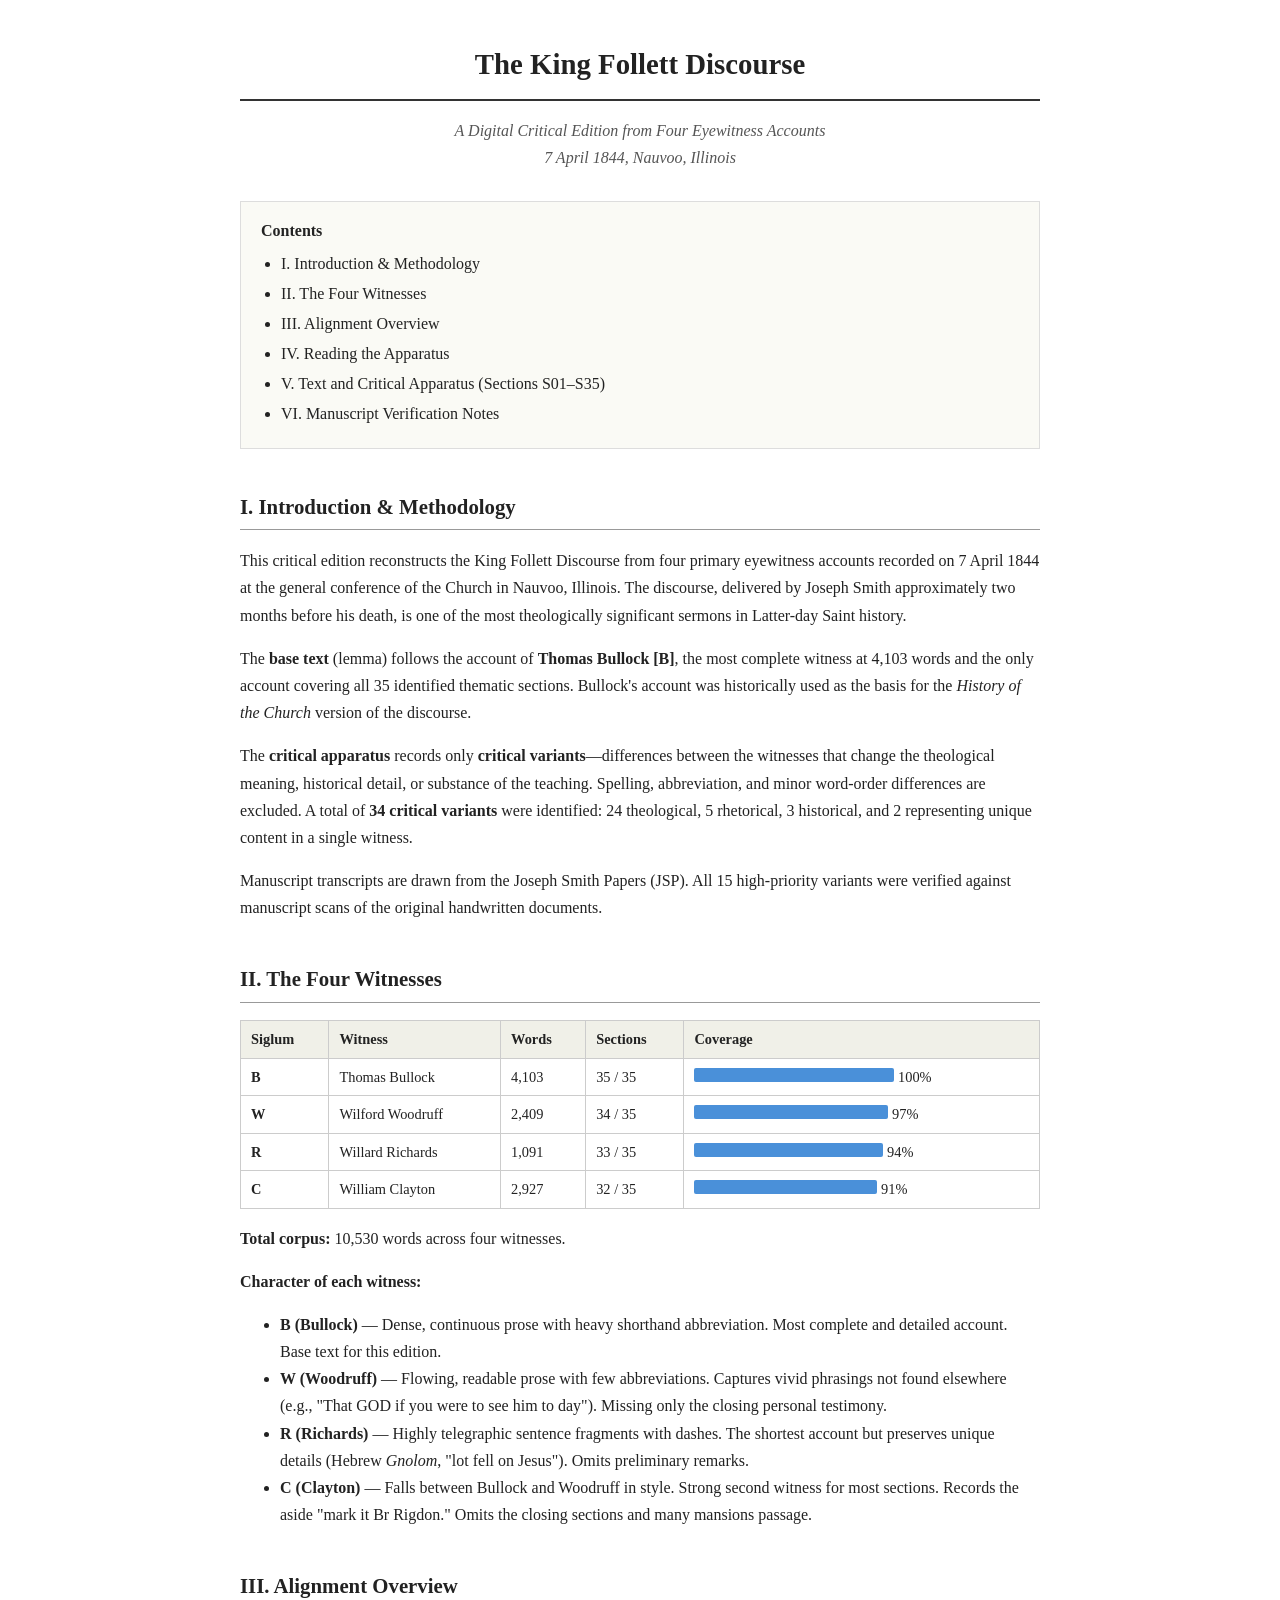
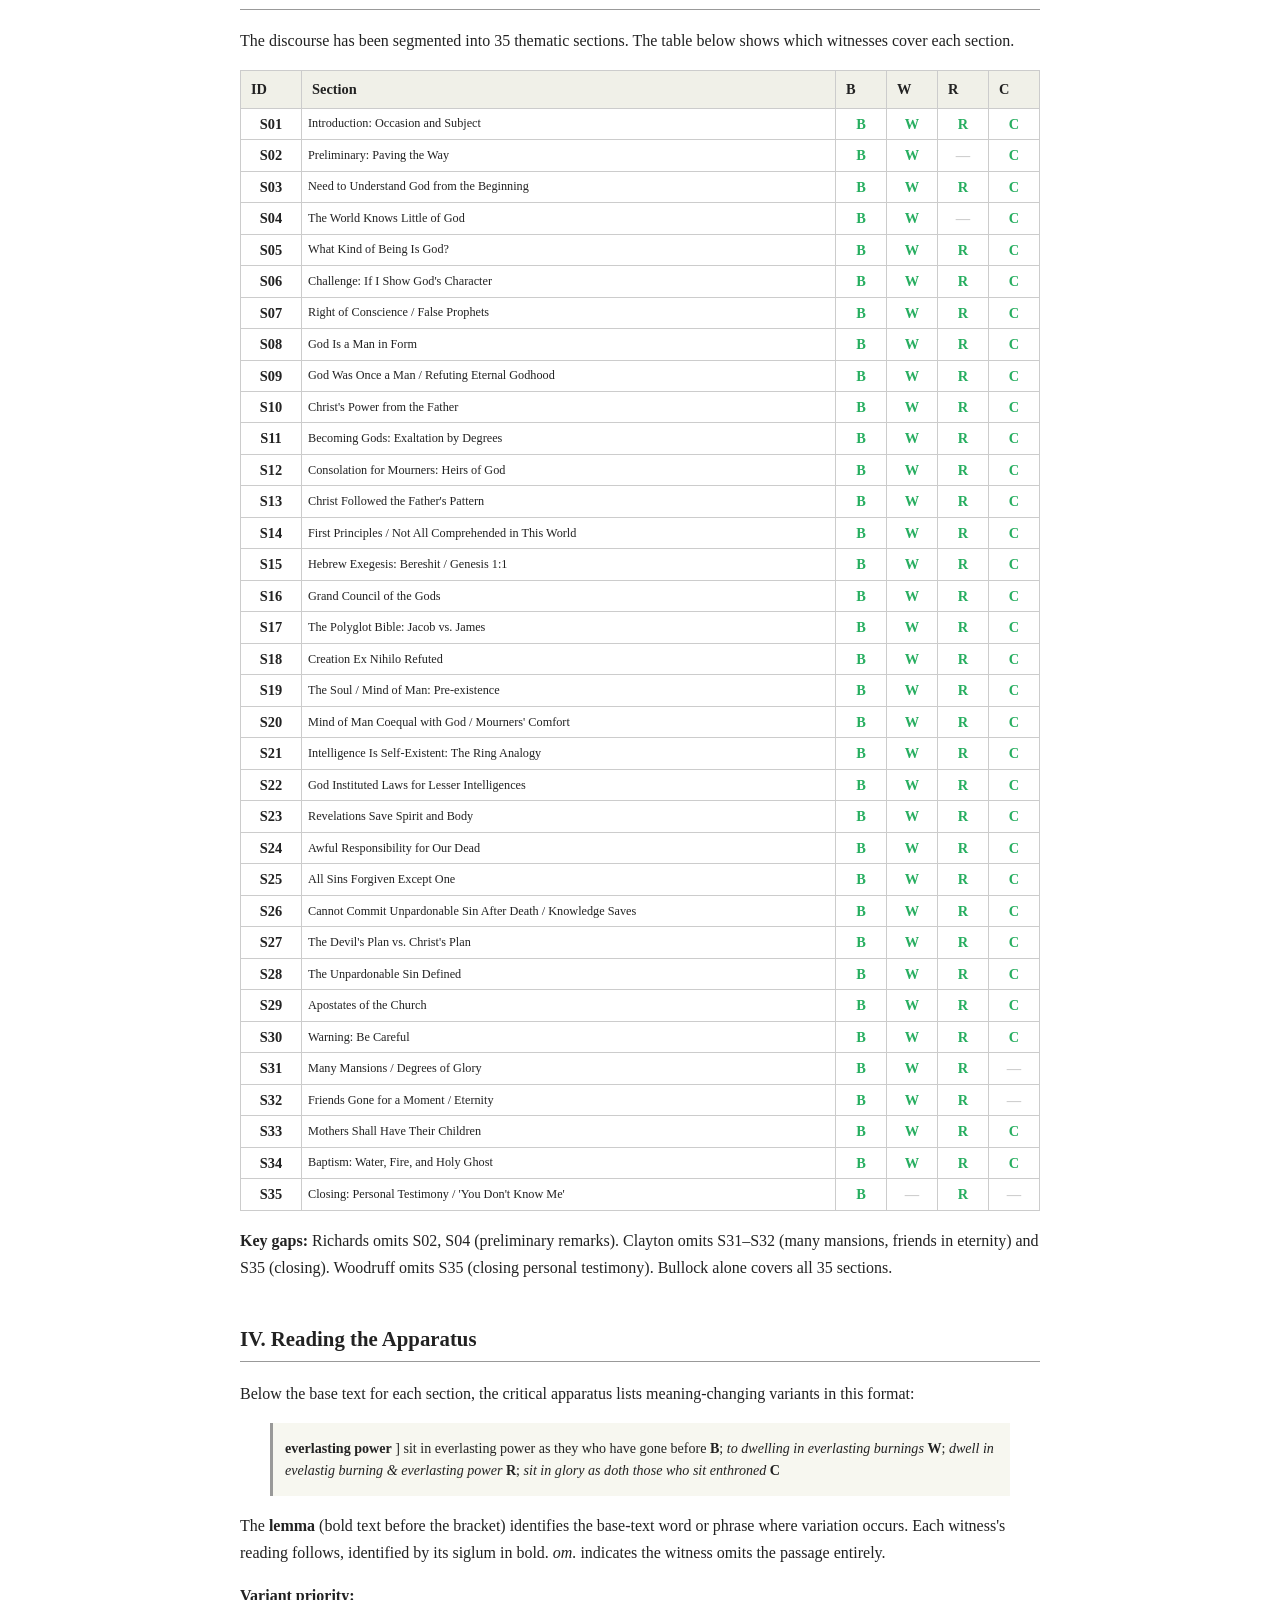
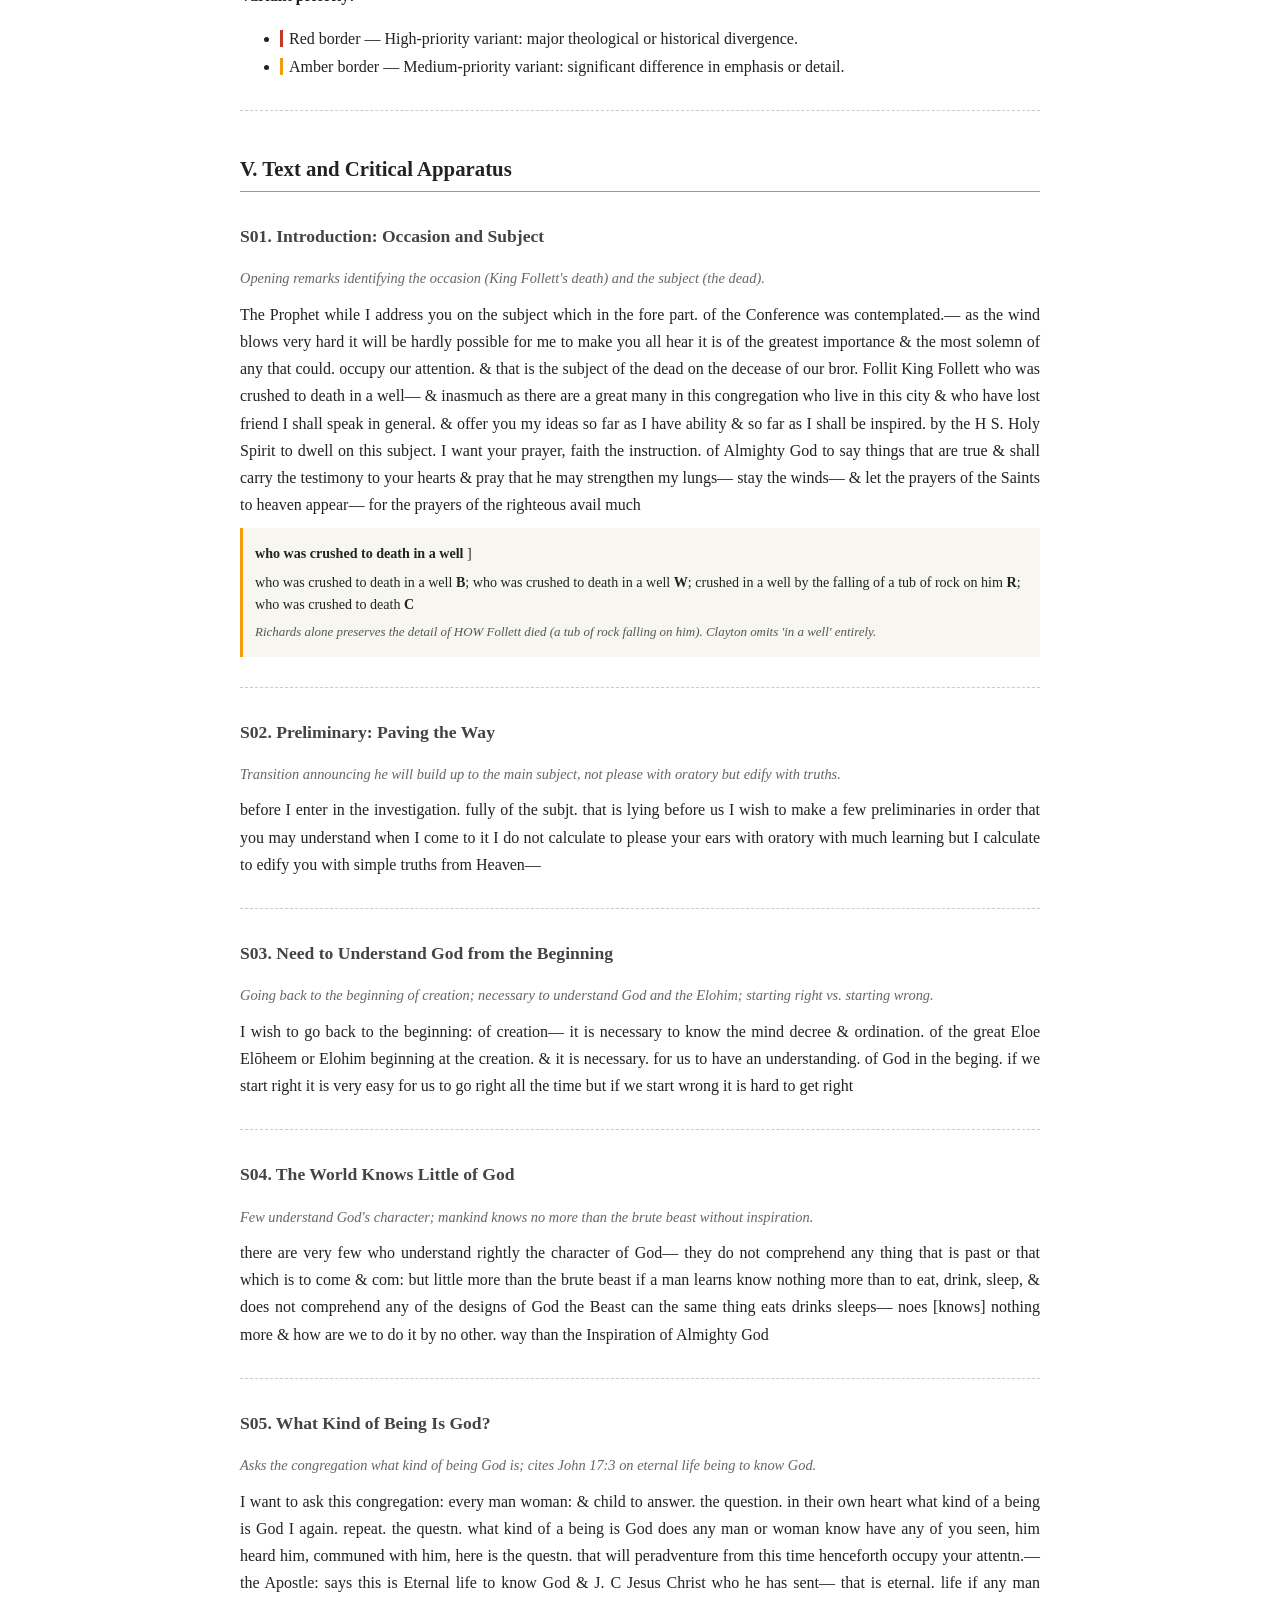
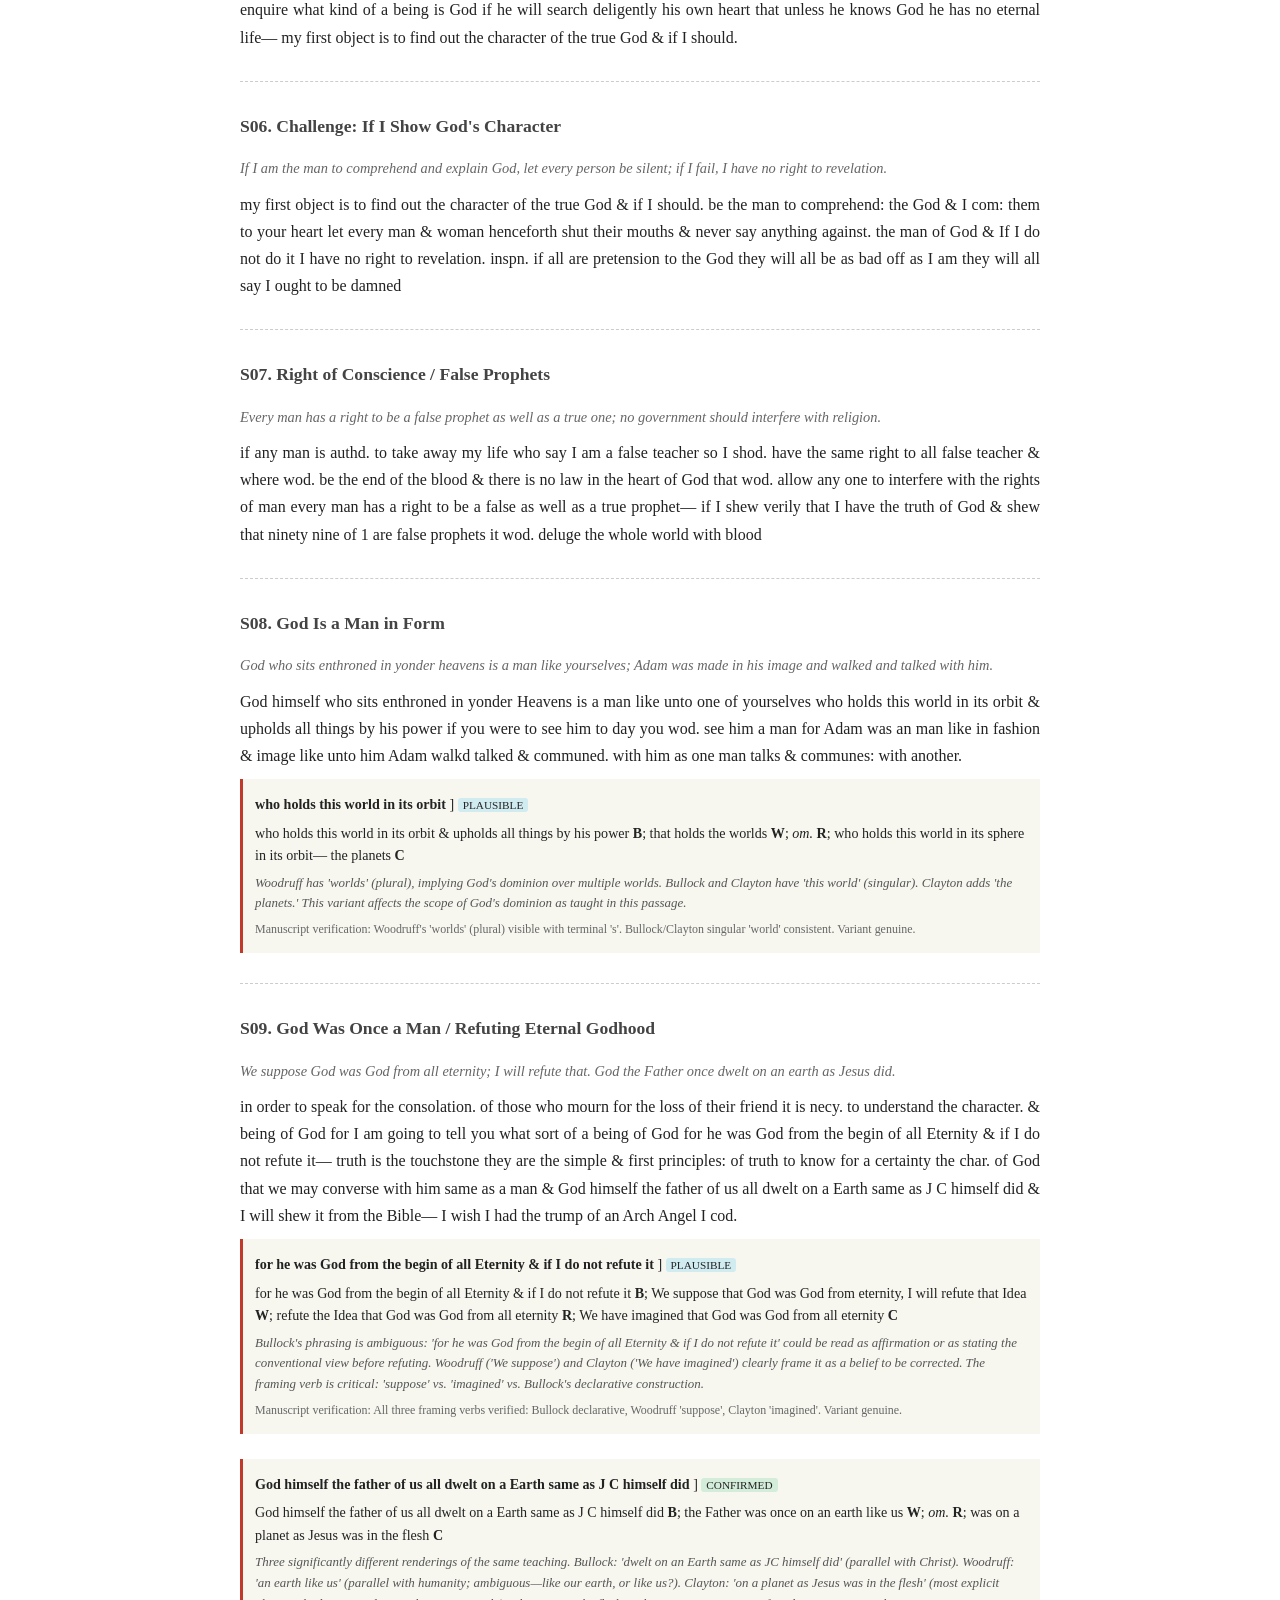
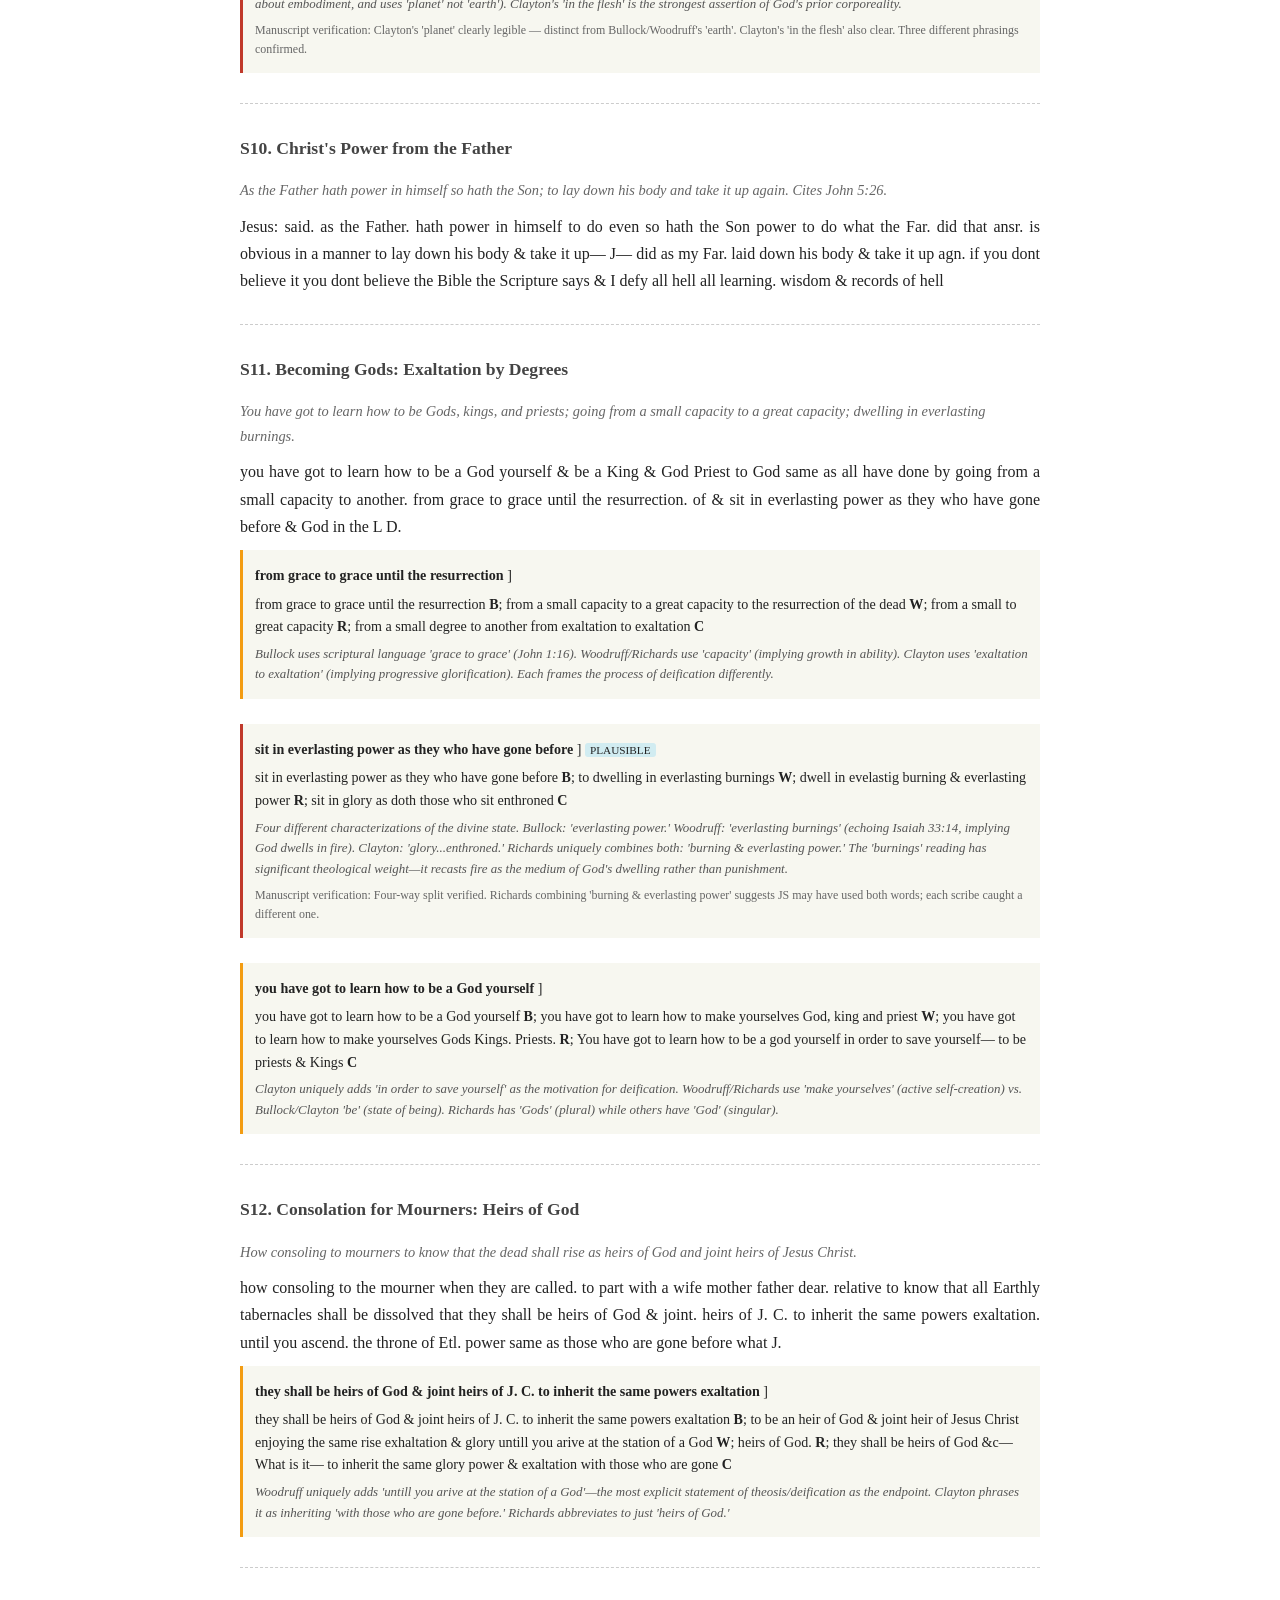
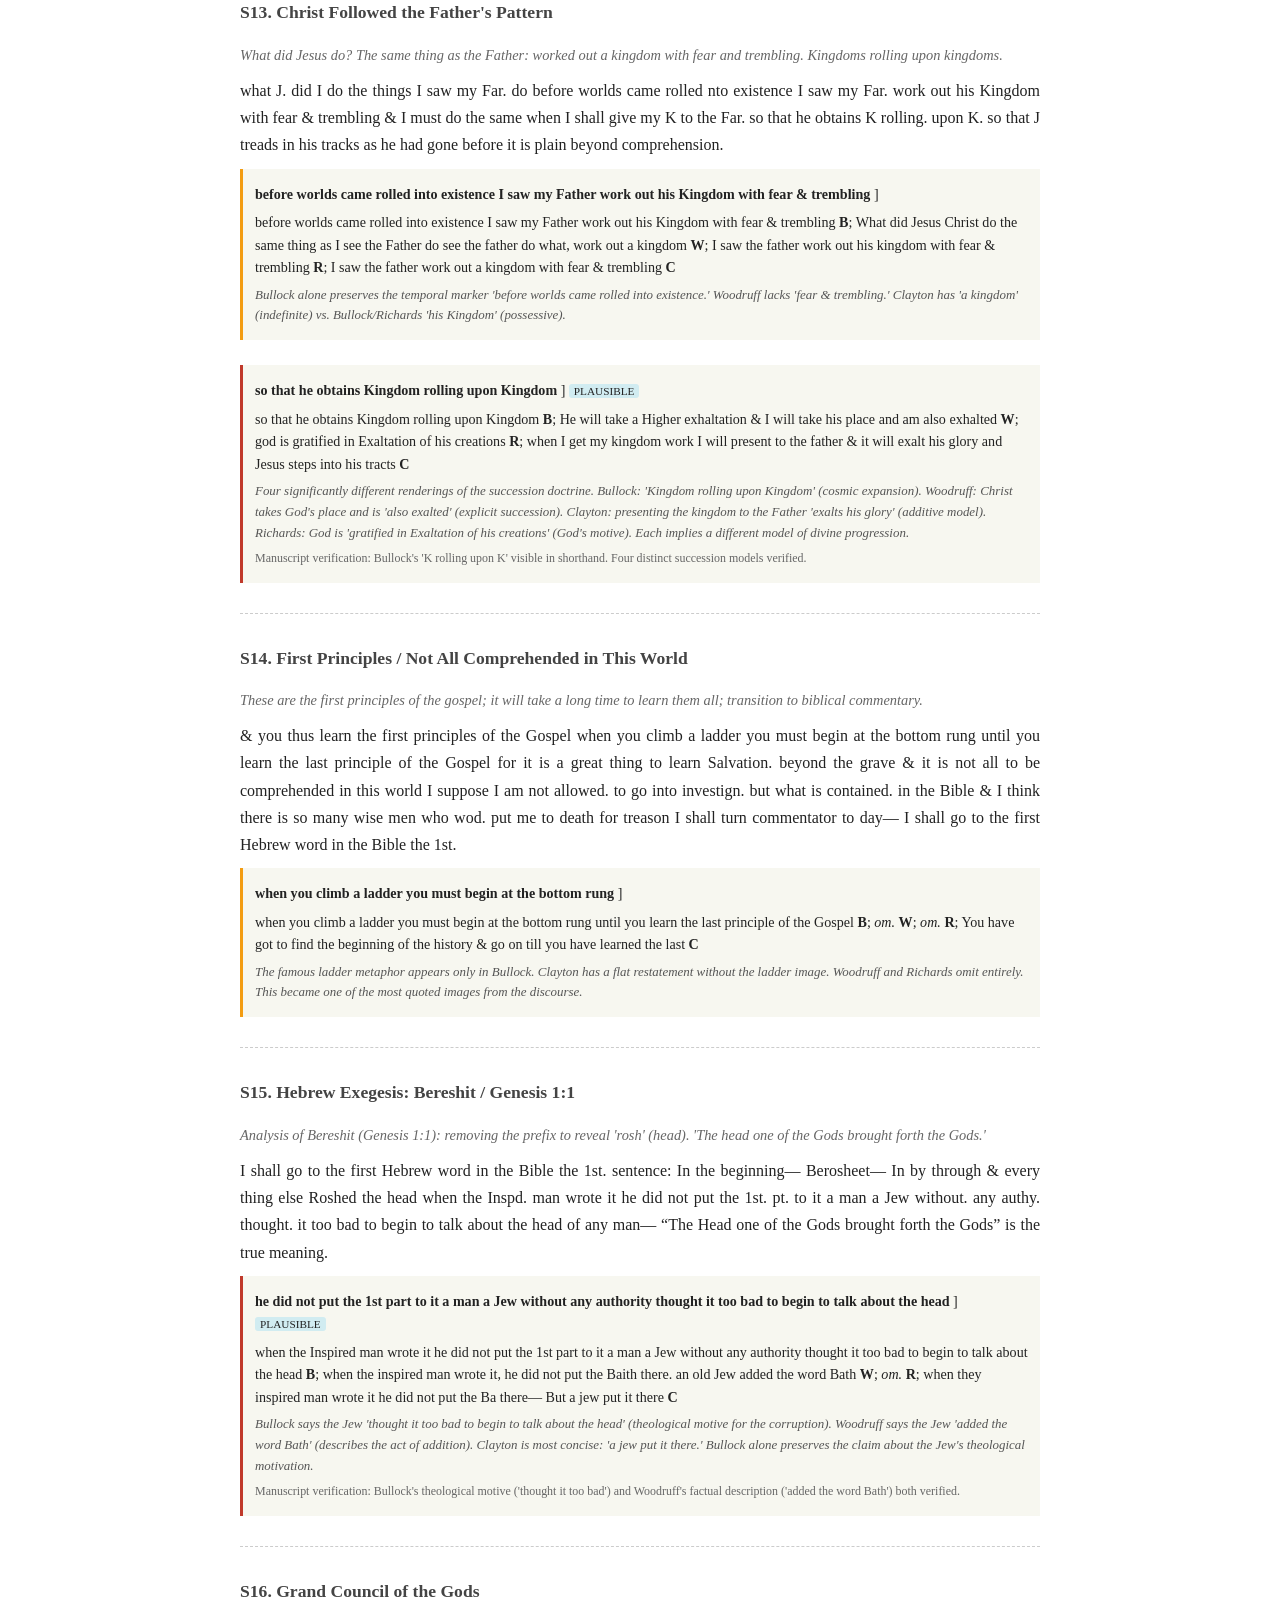
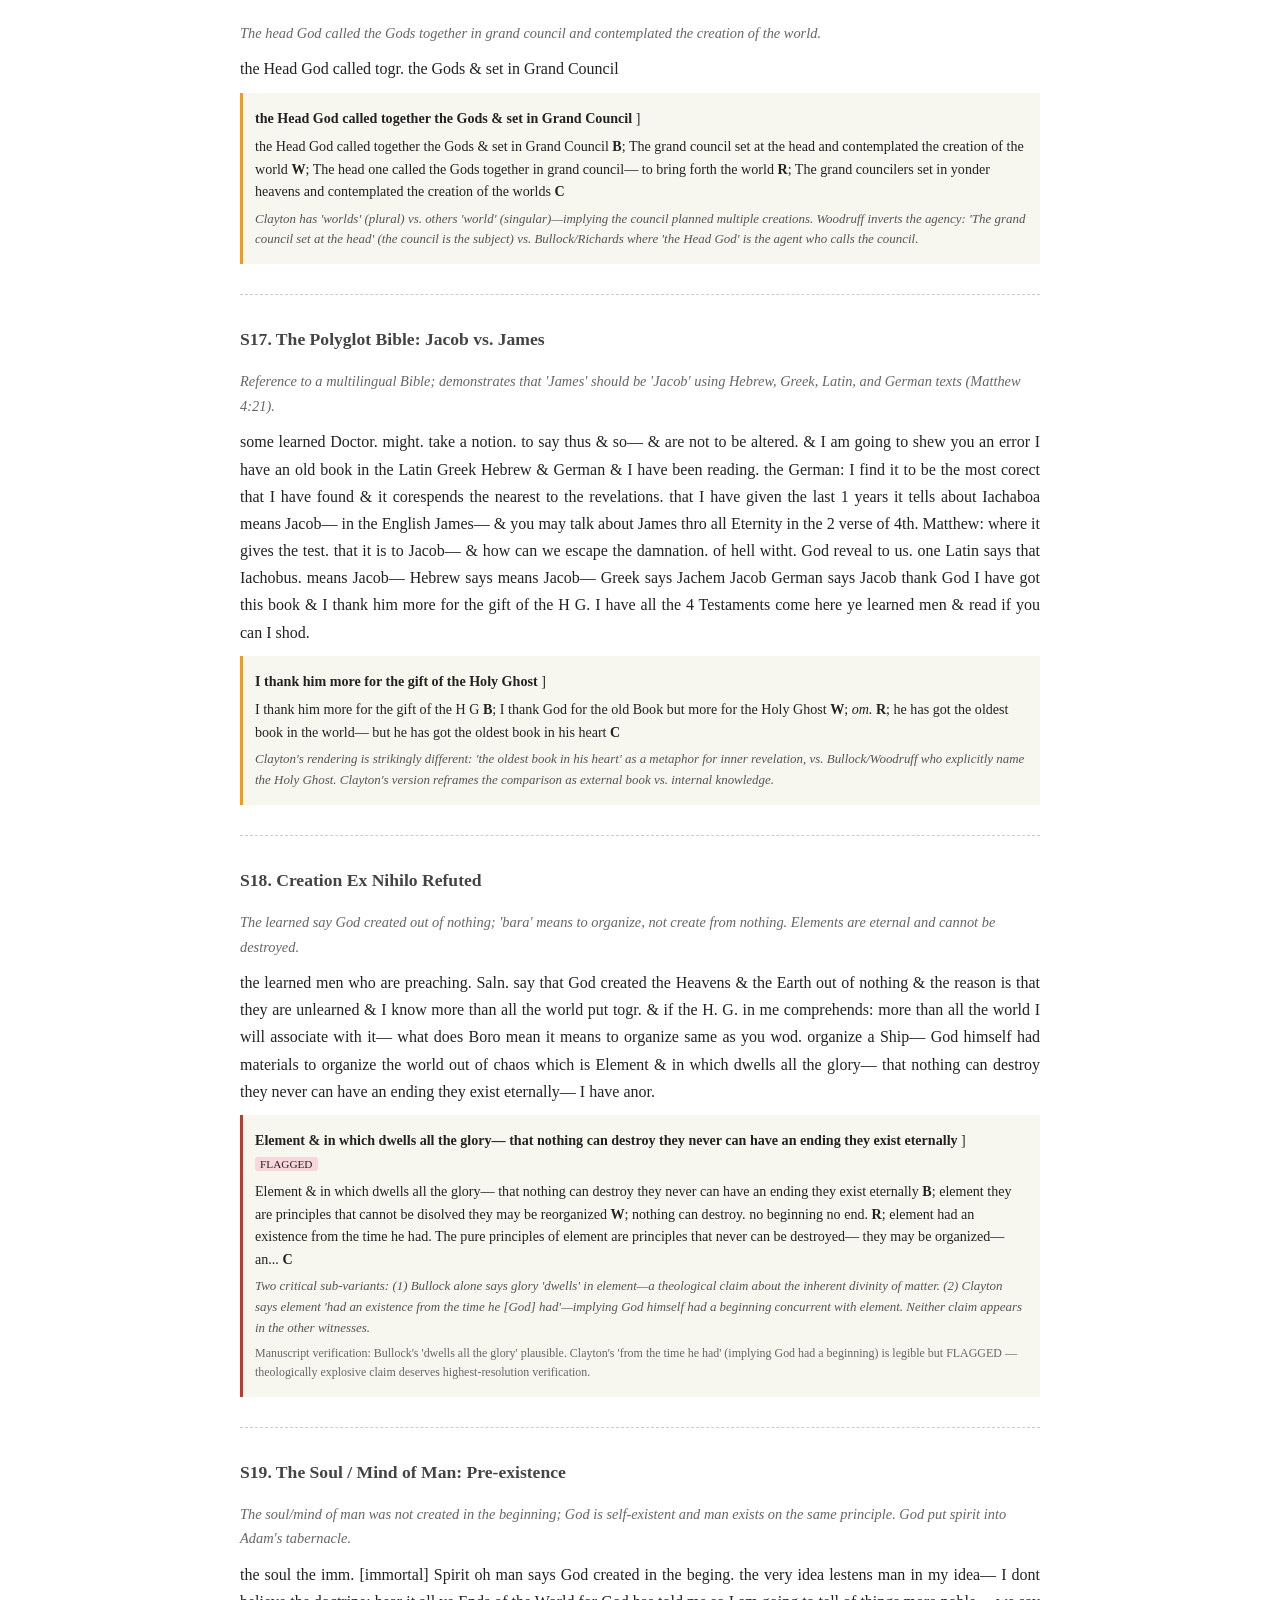
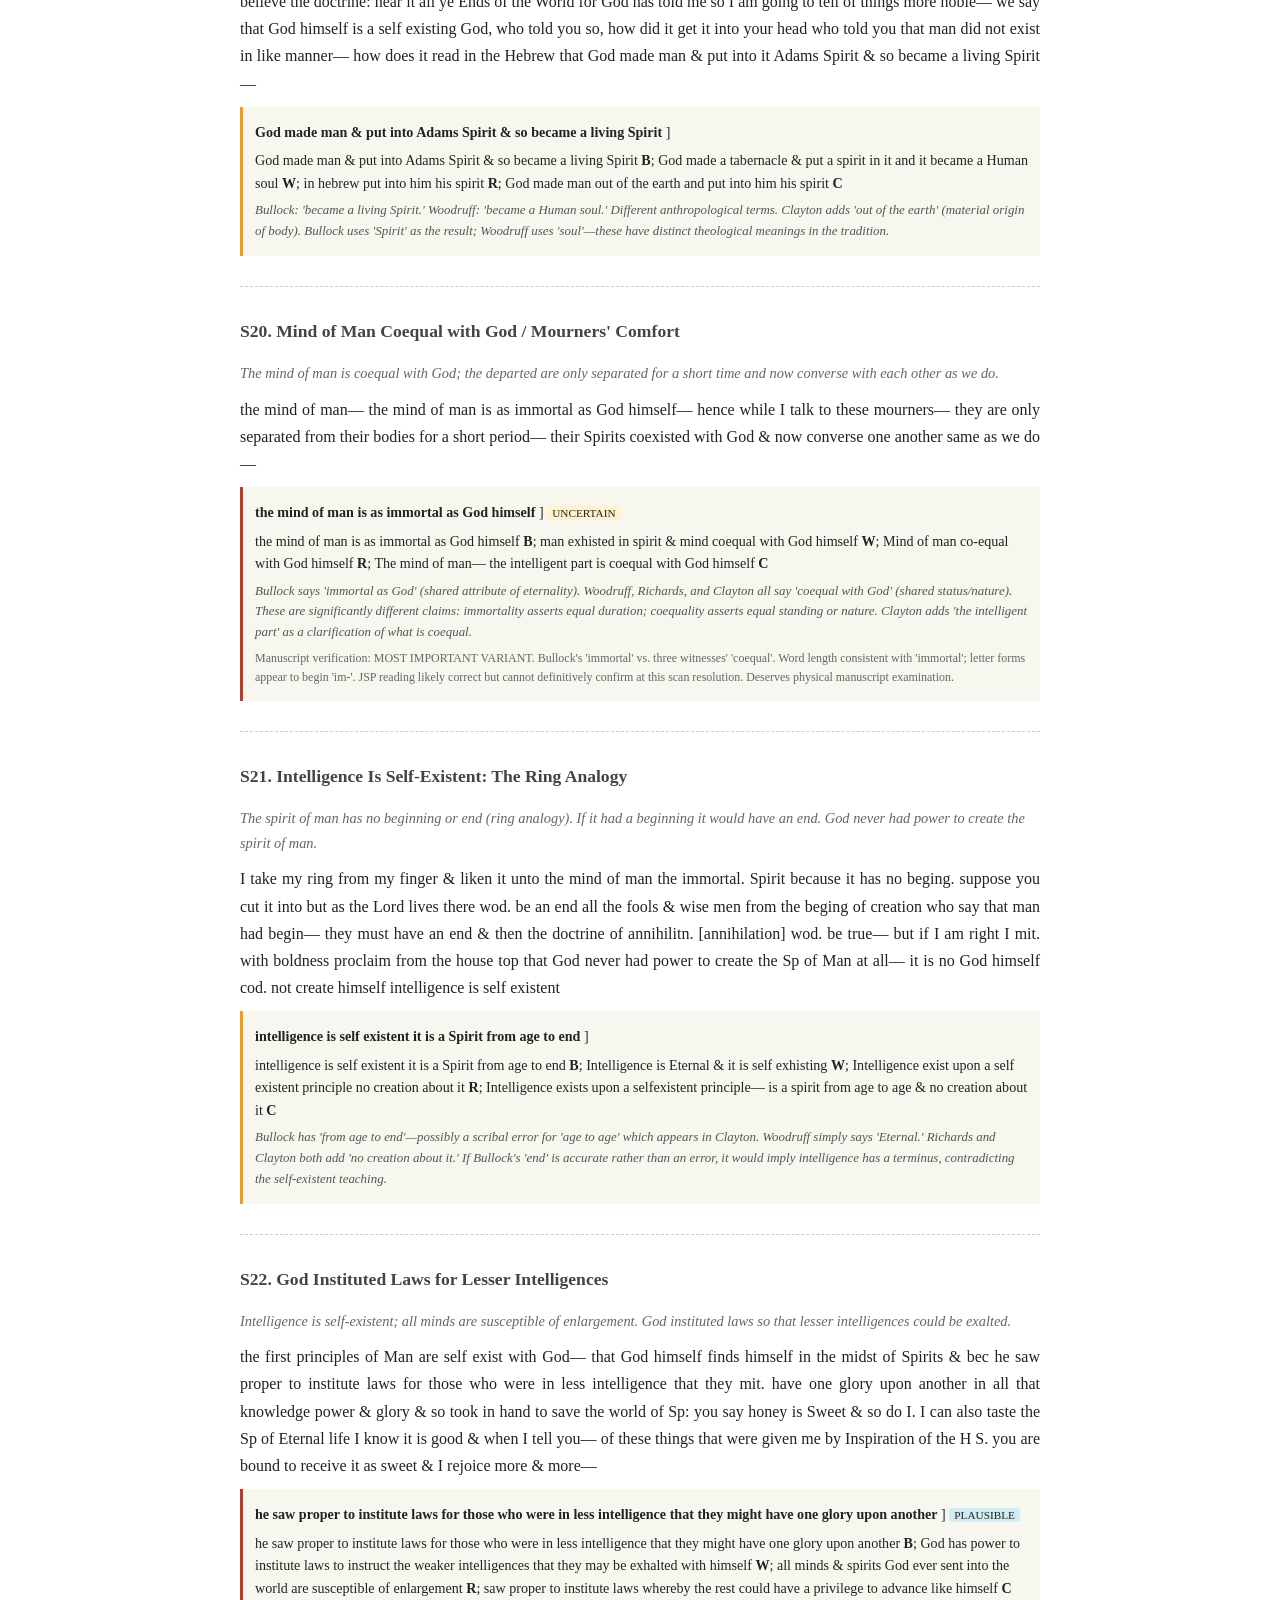
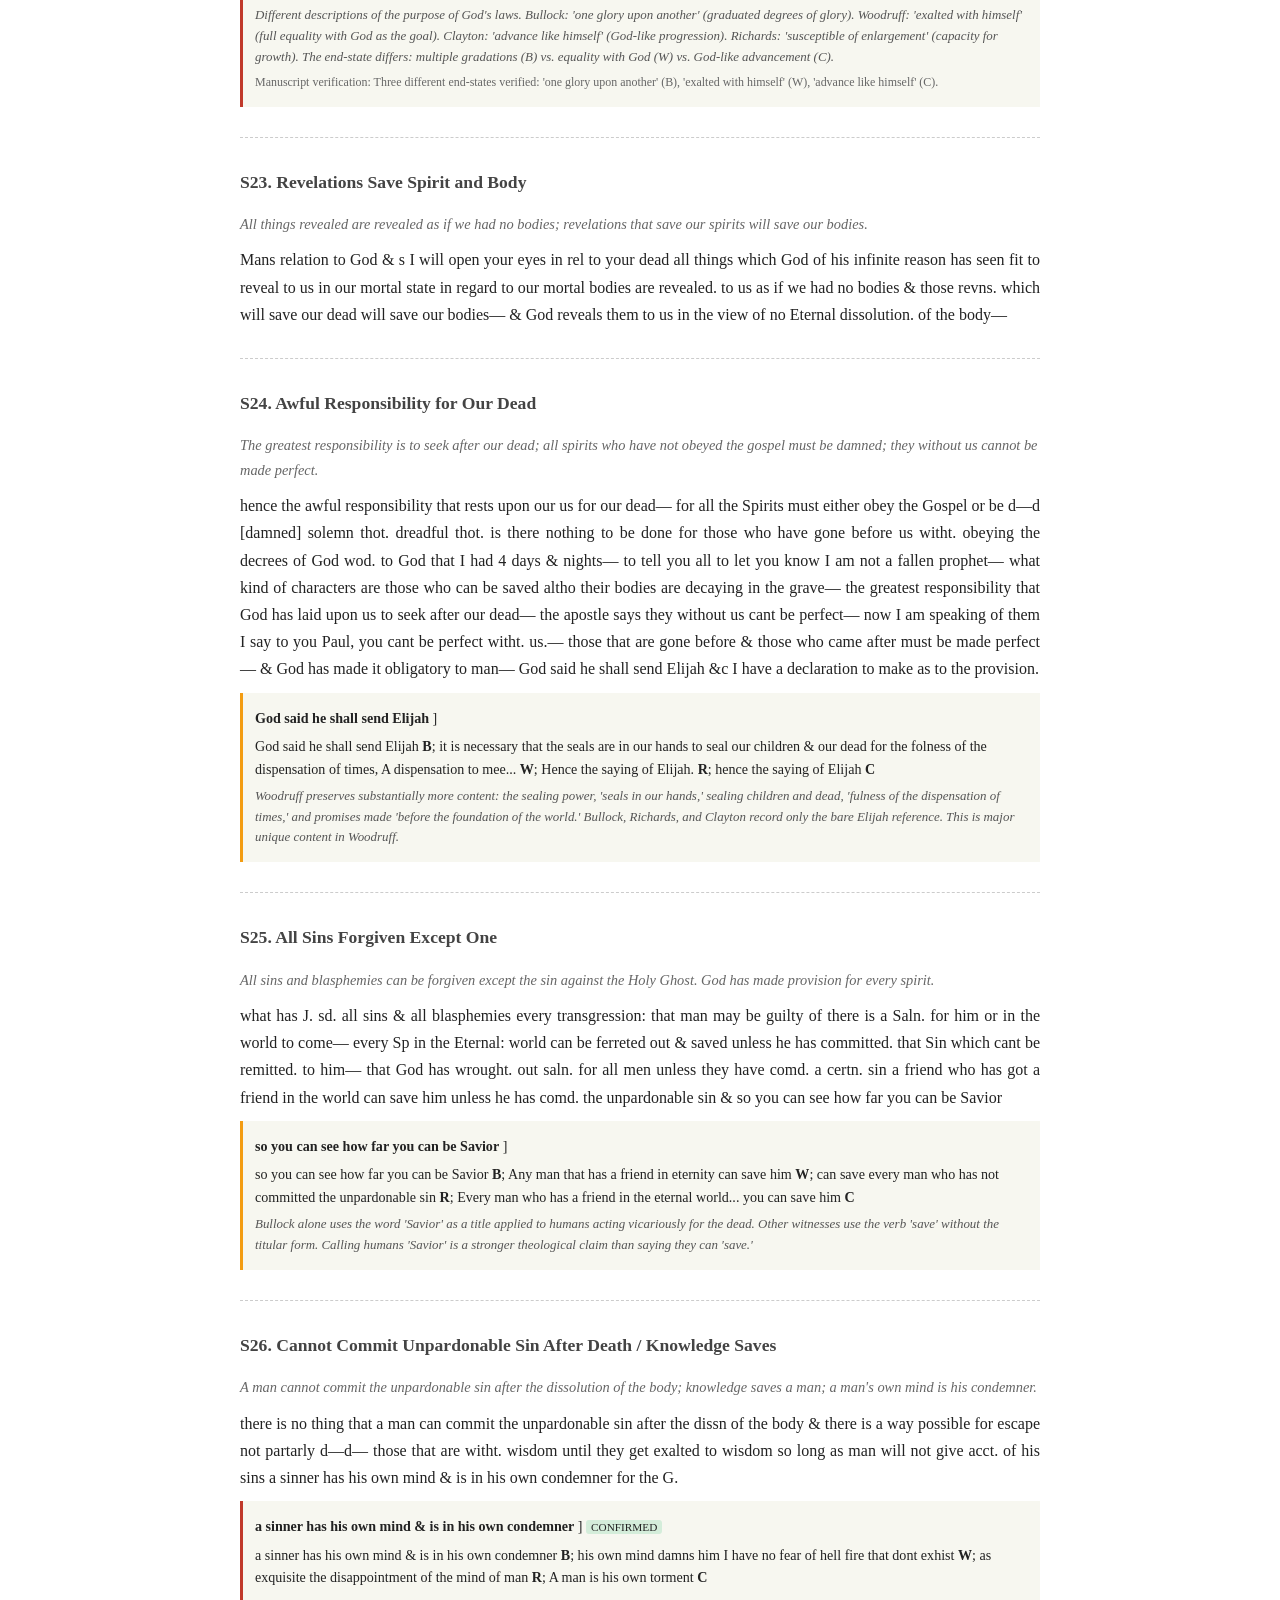
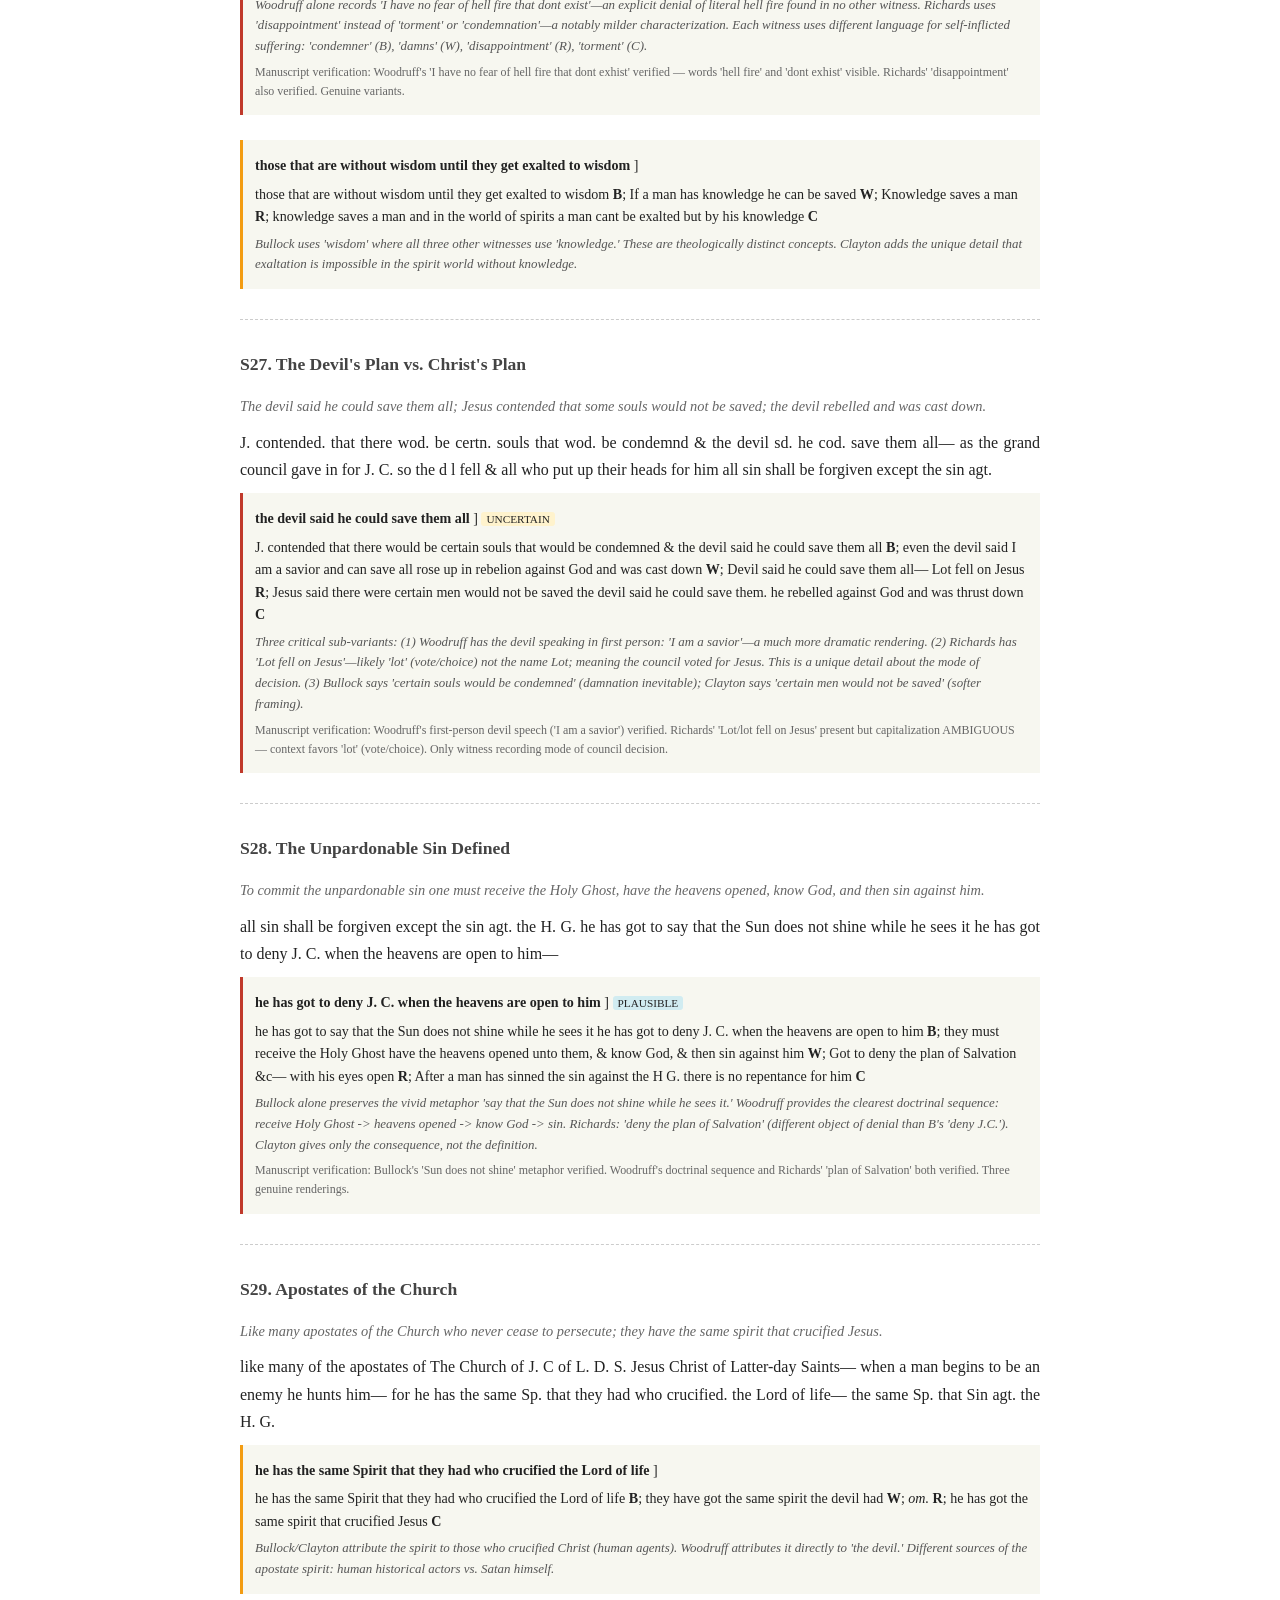
==== data/king-follett-critical-edition.html @ fa9c946a "King Follett Discourse: Digital Critical Edition" ====
<!DOCTYPE html>
<html lang="en">
<head>
<meta charset="UTF-8">
<title>King Follett Discourse: Digital Critical Edition</title>
<style>
  body {
    font-family: 'Georgia', 'Times New Roman', serif;
    max-width: 800px;
    margin: 40px auto;
    padding: 0 20px;
    line-height: 1.7;
    color: #222;
  }
  h1 {
    text-align: center;
    font-size: 1.8em;
    margin-bottom: 5px;
    border-bottom: 2px solid #333;
    padding-bottom: 10px;
  }
  .subtitle {
    text-align: center;
    font-style: italic;
    color: #555;
    margin-bottom: 30px;
  }
  h2 {
    font-size: 1.3em;
    border-bottom: 1px solid #999;
    padding-bottom: 5px;
    margin-top: 40px;
  }
  h3 {
    font-size: 1.1em;
    color: #444;
    margin-top: 30px;
    margin-bottom: 5px;
  }
  .section-summary {
    font-style: italic;
    color: #666;
    font-size: 0.9em;
    margin-bottom: 10px;
  }
  .base-text {
    margin: 10px 0;
    text-align: justify;
  }
  .apparatus {
    margin: 8px 0 25px 0;
    padding: 8px 12px;
    background: #f7f7f0;
    border-left: 3px solid #999;
    font-size: 0.88em;
    line-height: 1.6;
  }
  .apparatus p {
    margin: 6px 0;
  }
  .apparatus .lemma {
    font-weight: bold;
  }
  .apparatus .note {
    color: #555;
    font-style: italic;
    font-size: 0.92em;
    margin-top: 2px;
  }
  .flag-high {
    border-left-color: #c0392b;
  }
  .flag-medium {
    border-left-color: #f39c12;
  }
  table {
    border-collapse: collapse;
    width: 100%;
    margin: 15px 0;
    font-size: 0.9em;
  }
  th, td {
    border: 1px solid #ccc;
    padding: 6px 10px;
    text-align: left;
  }
  th {
    background: #f0f0e8;
    font-weight: bold;
  }
  td.center {
    text-align: center;
  }
  .stats-bar {
    background: #4a90d9;
    height: 14px;
    display: inline-block;
    border-radius: 2px;
  }
  .toc {
    background: #fafaf5;
    padding: 15px 20px;
    border: 1px solid #ddd;
    margin: 20px 0;
  }
  .toc ul { margin: 5px 0; padding-left: 20px; }
  .toc li { margin: 3px 0; }
  .coverage-grid td {
    text-align: center;
    font-weight: bold;
    padding: 3px 6px;
  }
  .coverage-grid td.present { color: #27ae60; }
  .coverage-grid td.absent { color: #ccc; }
  .coverage-grid td.label { text-align: left; font-weight: normal; font-size: 0.85em; }
  .verification-note {
    font-size: 0.85em;
    color: #666;
    margin-top: 3px;
  }
  .page-break { page-break-before: always; }
  hr.section-divider {
    border: none;
    border-top: 1px dashed #ccc;
    margin: 30px 0;
  }
</style>
</head>
<body>


<h1>The King Follett Discourse</h1>
<p class="subtitle">A Digital Critical Edition from Four Eyewitness Accounts<br>
7 April 1844, Nauvoo, Illinois</p>

<div class="toc">
<b>Contents</b>
<ul>
<li>I. Introduction &amp; Methodology</li>
<li>II. The Four Witnesses</li>
<li>III. Alignment Overview</li>
<li>IV. Reading the Apparatus</li>
<li>V. Text and Critical Apparatus (Sections S01–S35)</li>
<li>VI. Manuscript Verification Notes</li>
</ul>
</div>


<h2>I. Introduction &amp; Methodology</h2>

<p>This critical edition reconstructs the King Follett Discourse from four primary
eyewitness accounts recorded on 7 April 1844 at the general conference of the Church
in Nauvoo, Illinois. The discourse, delivered by Joseph Smith approximately two months
before his death, is one of the most theologically significant sermons in Latter-day
Saint history.</p>

<p>The <b>base text</b> (lemma) follows the account of <b>Thomas Bullock [B]</b>, the
most complete witness at 4,103 words and the only account covering all 35 identified
thematic sections. Bullock's account was historically used as the basis for the
<i>History of the Church</i> version of the discourse.</p>

<p>The <b>critical apparatus</b> records only <b>critical variants</b>—differences
between the witnesses that change the theological meaning, historical detail, or
substance of the teaching. Spelling, abbreviation, and minor word-order differences
are excluded. A total of <b>34 critical variants</b> were identified: 24 theological,
5 rhetorical, 3 historical, and 2 representing unique content in a single witness.</p>

<p>Manuscript transcripts are drawn from the Joseph Smith Papers (JSP). All 15
high-priority variants were verified against manuscript scans of the original
handwritten documents.</p>


<h2>II. The Four Witnesses</h2>

<table>
<tr>
  <th>Siglum</th>
  <th>Witness</th>
  <th>Words</th>
  <th>Sections</th>
  <th>Coverage</th>
</tr>
<tr>
  <td><b>B</b></td>
  <td>Thomas Bullock</td>
  <td>4,103</td>
  <td>35 / 35</td>
  <td><span class="stats-bar" style="width:200px;"></span> 100%</td>
</tr>
<tr>
  <td><b>W</b></td>
  <td>Wilford Woodruff</td>
  <td>2,409</td>
  <td>34 / 35</td>
  <td><span class="stats-bar" style="width:194px;"></span> 97%</td>
</tr>
<tr>
  <td><b>R</b></td>
  <td>Willard Richards</td>
  <td>1,091</td>
  <td>33 / 35</td>
  <td><span class="stats-bar" style="width:189px;"></span> 94%</td>
</tr>
<tr>
  <td><b>C</b></td>
  <td>William Clayton</td>
  <td>2,927</td>
  <td>32 / 35</td>
  <td><span class="stats-bar" style="width:183px;"></span> 91%</td>
</tr>
</table>

<p><b>Total corpus:</b> 10,530 words across four witnesses.</p>

<p><b>Character of each witness:</b></p>
<ul>
<li><b>B (Bullock)</b> — Dense, continuous prose with heavy shorthand abbreviation. Most
complete and detailed account. Base text for this edition.</li>
<li><b>W (Woodruff)</b> — Flowing, readable prose with few abbreviations. Captures vivid
phrasings not found elsewhere (e.g., "That GOD if you were to see him to day").
Missing only the closing personal testimony.</li>
<li><b>R (Richards)</b> — Highly telegraphic sentence fragments with dashes. The shortest
account but preserves unique details (Hebrew <i>Gnolom</i>, "lot fell on Jesus").
Omits preliminary remarks.</li>
<li><b>C (Clayton)</b> — Falls between Bullock and Woodruff in style. Strong second
witness for most sections. Records the aside "mark it Br Rigdon." Omits the
closing sections and many mansions passage.</li>
</ul>


<h2>III. Alignment Overview</h2>

<p>The discourse has been segmented into 35 thematic sections. The table below shows
which witnesses cover each section.</p>

<table class="coverage-grid">
<tr>
  <th style="width:40px;">ID</th>
  <th>Section</th>
  <th style="width:30px;">B</th>
  <th style="width:30px;">W</th>
  <th style="width:30px;">R</th>
  <th style="width:30px;">C</th>
</tr>

<tr><td class="center">S01</td><td class="label">Introduction: Occasion and Subject</td><td class="present">B</td><td class="present">W</td><td class="present">R</td><td class="present">C</td></tr>
<tr><td class="center">S02</td><td class="label">Preliminary: Paving the Way</td><td class="present">B</td><td class="present">W</td><td class="absent">—</td><td class="present">C</td></tr>
<tr><td class="center">S03</td><td class="label">Need to Understand God from the Beginning</td><td class="present">B</td><td class="present">W</td><td class="present">R</td><td class="present">C</td></tr>
<tr><td class="center">S04</td><td class="label">The World Knows Little of God</td><td class="present">B</td><td class="present">W</td><td class="absent">—</td><td class="present">C</td></tr>
<tr><td class="center">S05</td><td class="label">What Kind of Being Is God?</td><td class="present">B</td><td class="present">W</td><td class="present">R</td><td class="present">C</td></tr>
<tr><td class="center">S06</td><td class="label">Challenge: If I Show God's Character</td><td class="present">B</td><td class="present">W</td><td class="present">R</td><td class="present">C</td></tr>
<tr><td class="center">S07</td><td class="label">Right of Conscience / False Prophets</td><td class="present">B</td><td class="present">W</td><td class="present">R</td><td class="present">C</td></tr>
<tr><td class="center">S08</td><td class="label">God Is a Man in Form</td><td class="present">B</td><td class="present">W</td><td class="present">R</td><td class="present">C</td></tr>
<tr><td class="center">S09</td><td class="label">God Was Once a Man / Refuting Eternal Godhood</td><td class="present">B</td><td class="present">W</td><td class="present">R</td><td class="present">C</td></tr>
<tr><td class="center">S10</td><td class="label">Christ's Power from the Father</td><td class="present">B</td><td class="present">W</td><td class="present">R</td><td class="present">C</td></tr>
<tr><td class="center">S11</td><td class="label">Becoming Gods: Exaltation by Degrees</td><td class="present">B</td><td class="present">W</td><td class="present">R</td><td class="present">C</td></tr>
<tr><td class="center">S12</td><td class="label">Consolation for Mourners: Heirs of God</td><td class="present">B</td><td class="present">W</td><td class="present">R</td><td class="present">C</td></tr>
<tr><td class="center">S13</td><td class="label">Christ Followed the Father's Pattern</td><td class="present">B</td><td class="present">W</td><td class="present">R</td><td class="present">C</td></tr>
<tr><td class="center">S14</td><td class="label">First Principles / Not All Comprehended in This World</td><td class="present">B</td><td class="present">W</td><td class="present">R</td><td class="present">C</td></tr>
<tr><td class="center">S15</td><td class="label">Hebrew Exegesis: Bereshit / Genesis 1:1</td><td class="present">B</td><td class="present">W</td><td class="present">R</td><td class="present">C</td></tr>
<tr><td class="center">S16</td><td class="label">Grand Council of the Gods</td><td class="present">B</td><td class="present">W</td><td class="present">R</td><td class="present">C</td></tr>
<tr><td class="center">S17</td><td class="label">The Polyglot Bible: Jacob vs. James</td><td class="present">B</td><td class="present">W</td><td class="present">R</td><td class="present">C</td></tr>
<tr><td class="center">S18</td><td class="label">Creation Ex Nihilo Refuted</td><td class="present">B</td><td class="present">W</td><td class="present">R</td><td class="present">C</td></tr>
<tr><td class="center">S19</td><td class="label">The Soul / Mind of Man: Pre-existence</td><td class="present">B</td><td class="present">W</td><td class="present">R</td><td class="present">C</td></tr>
<tr><td class="center">S20</td><td class="label">Mind of Man Coequal with God / Mourners' Comfort</td><td class="present">B</td><td class="present">W</td><td class="present">R</td><td class="present">C</td></tr>
<tr><td class="center">S21</td><td class="label">Intelligence Is Self-Existent: The Ring Analogy</td><td class="present">B</td><td class="present">W</td><td class="present">R</td><td class="present">C</td></tr>
<tr><td class="center">S22</td><td class="label">God Instituted Laws for Lesser Intelligences</td><td class="present">B</td><td class="present">W</td><td class="present">R</td><td class="present">C</td></tr>
<tr><td class="center">S23</td><td class="label">Revelations Save Spirit and Body</td><td class="present">B</td><td class="present">W</td><td class="present">R</td><td class="present">C</td></tr>
<tr><td class="center">S24</td><td class="label">Awful Responsibility for Our Dead</td><td class="present">B</td><td class="present">W</td><td class="present">R</td><td class="present">C</td></tr>
<tr><td class="center">S25</td><td class="label">All Sins Forgiven Except One</td><td class="present">B</td><td class="present">W</td><td class="present">R</td><td class="present">C</td></tr>
<tr><td class="center">S26</td><td class="label">Cannot Commit Unpardonable Sin After Death / Knowledge Saves</td><td class="present">B</td><td class="present">W</td><td class="present">R</td><td class="present">C</td></tr>
<tr><td class="center">S27</td><td class="label">The Devil's Plan vs. Christ's Plan</td><td class="present">B</td><td class="present">W</td><td class="present">R</td><td class="present">C</td></tr>
<tr><td class="center">S28</td><td class="label">The Unpardonable Sin Defined</td><td class="present">B</td><td class="present">W</td><td class="present">R</td><td class="present">C</td></tr>
<tr><td class="center">S29</td><td class="label">Apostates of the Church</td><td class="present">B</td><td class="present">W</td><td class="present">R</td><td class="present">C</td></tr>
<tr><td class="center">S30</td><td class="label">Warning: Be Careful</td><td class="present">B</td><td class="present">W</td><td class="present">R</td><td class="present">C</td></tr>
<tr><td class="center">S31</td><td class="label">Many Mansions / Degrees of Glory</td><td class="present">B</td><td class="present">W</td><td class="present">R</td><td class="absent">—</td></tr>
<tr><td class="center">S32</td><td class="label">Friends Gone for a Moment / Eternity</td><td class="present">B</td><td class="present">W</td><td class="present">R</td><td class="absent">—</td></tr>
<tr><td class="center">S33</td><td class="label">Mothers Shall Have Their Children</td><td class="present">B</td><td class="present">W</td><td class="present">R</td><td class="present">C</td></tr>
<tr><td class="center">S34</td><td class="label">Baptism: Water, Fire, and Holy Ghost</td><td class="present">B</td><td class="present">W</td><td class="present">R</td><td class="present">C</td></tr>
<tr><td class="center">S35</td><td class="label">Closing: Personal Testimony / 'You Don't Know Me'</td><td class="present">B</td><td class="absent">—</td><td class="present">R</td><td class="absent">—</td></tr>

</table>

<p><b>Key gaps:</b> Richards omits S02, S04 (preliminary remarks). Clayton omits
S31–S32 (many mansions, friends in eternity) and S35 (closing). Woodruff omits
S35 (closing personal testimony). Bullock alone covers all 35 sections.</p>


<h2>IV. Reading the Apparatus</h2>

<p>Below the base text for each section, the critical apparatus lists meaning-changing
variants in this format:</p>

<div class="apparatus" style="margin:10px 30px;">
<p><span class="lemma">everlasting power</span> ] sit in everlasting power as they
who have gone before <b>B</b>; <i>to dwelling in everlasting burnings</i> <b>W</b>;
<i>dwell in evelastig burning &amp; everlasting power</i> <b>R</b>; <i>sit in glory
as doth those who sit enthroned</i> <b>C</b></p>
</div>

<p>The <b>lemma</b> (bold text before the bracket) identifies the base-text word or phrase
where variation occurs. Each witness's reading follows, identified by its siglum in bold.
<i>om.</i> indicates the witness omits the passage entirely.</p>

<p><b>Variant priority:</b></p>
<ul>
<li><span style="border-left:3px solid #c0392b;padding-left:6px;">Red border</span> —
High-priority variant: major theological or historical divergence.</li>
<li><span style="border-left:3px solid #f39c12;padding-left:6px;">Amber border</span> —
Medium-priority variant: significant difference in emphasis or detail.</li>
</ul>


<hr class="section-divider">
<h2>V. Text and Critical Apparatus</h2>

<h3>S01. Introduction: Occasion and Subject</h3>
<p class="section-summary">Opening remarks identifying the occasion (King Follett's death) and the subject (the dead).</p>
<p class="base-text">The Prophet while I address you on the subject which in the fore part. of the Conference was contemplated.— as the wind blows very hard it will be hardly possible for me to make you all hear it is of the greatest importance & the most solemn of any that could. occupy our attention. & that is the subject of the dead on the decease of our bror. Follit King Follett who was crushed to death in a well— & inasmuch as there are a great many in this congregation who live in this city & who have lost friend I shall speak in general. & offer you my ideas so far as I have ability & so far as I shall be inspired. by the H S. Holy Spirit to dwell on this subject. I want your prayer, faith the instruction. of Almighty God to say things that are true & shall carry the testimony to your hearts & pray that he may strengthen my lungs— stay the winds— & let the prayers of the Saints to heaven appear— for the prayers of the righteous avail much</p>
<div class="apparatus flag-medium">
<p><span class="lemma">who was crushed to death in a well</span> ]</p>
<p>who was crushed to death in a well <b>B</b>; who was crushed to death in a well <b>W</b>; crushed in a well by the falling of a tub of rock on him <b>R</b>; who was crushed to death <b>C</b></p>
<p class="note">Richards alone preserves the detail of HOW Follett died (a tub of rock falling on him). Clayton omits 'in a well' entirely.</p>
</div>
<hr class="section-divider">
<h3>S02. Preliminary: Paving the Way</h3>
<p class="section-summary">Transition announcing he will build up to the main subject, not please with oratory but edify with truths.</p>
<p class="base-text">before I enter in the investigation. fully of the subjt. that is lying before us I wish to make a few preliminaries in order that you may understand when I come to it I do not calculate to please your ears with oratory with much learning but I calculate to edify you with simple truths from Heaven—</p>
<hr class="section-divider">
<h3>S03. Need to Understand God from the Beginning</h3>
<p class="section-summary">Going back to the beginning of creation; necessary to understand God and the Elohim; starting right vs. starting wrong.</p>
<p class="base-text">I wish to go back to the beginning: of creation— it is necessary to know the mind decree & ordination. of the great Eloe Elōheem or Elohim beginning at the creation. & it is necessary. for us to have an understanding. of God in the beging. if we start right it is very easy for us to go right all the time but if we start wrong it is hard to get right</p>
<hr class="section-divider">
<h3>S04. The World Knows Little of God</h3>
<p class="section-summary">Few understand God's character; mankind knows no more than the brute beast without inspiration.</p>
<p class="base-text">there are very few who understand rightly the character of God— they do not comprehend any thing that is past or that which is to come & com: but little more than the brute beast if a man learns know nothing more than to eat, drink, sleep, & does not comprehend any of the designs of God the Beast can the same thing eats drinks sleeps— noes [knows] nothing more & how are we to do it by no other. way than the Inspiration of Almighty God</p>
<hr class="section-divider">
<h3>S05. What Kind of Being Is God?</h3>
<p class="section-summary">Asks the congregation what kind of being God is; cites John 17:3 on eternal life being to know God.</p>
<p class="base-text">I want to ask this congregation: every man woman: & child to answer. the question. in their own heart what kind of a being is God I again. repeat. the questn. what kind of a being is God does any man or woman know have any of you seen, him heard him, communed with him, here is the questn. that will peradventure from this time henceforth occupy your attentn.— the Apostle: says this is Eternal life to know God & J. C Jesus Christ who he has sent— that is eternal. life if any man enquire what kind of a being is God if he will search deligently his own heart that unless he knows God he has no eternal life— my first object is to find out the character of the true God & if I should.</p>
<hr class="section-divider">
<h3>S06. Challenge: If I Show God's Character</h3>
<p class="section-summary">If I am the man to comprehend and explain God, let every person be silent; if I fail, I have no right to revelation.</p>
<p class="base-text">my first object is to find out the character of the true God & if I should. be the man to comprehend: the God & I com: them to your heart let every man & woman henceforth shut their mouths & never say anything against. the man of God & If I do not do it I have no right to revelation. inspn. if all are pretension to the God they will all be as bad off as I am they will all say I ought to be damned</p>
<hr class="section-divider">
<h3>S07. Right of Conscience / False Prophets</h3>
<p class="section-summary">Every man has a right to be a false prophet as well as a true one; no government should interfere with religion.</p>
<p class="base-text">if any man is authd. to take away my life who say I am a false teacher so I shod. have the same right to all false teacher & where wod. be the end of the blood & there is no law in the heart of God that wod. allow any one to interfere with the rights of man every man has a right to be a false as well as a true prophet— if I shew verily that I have the truth of God & shew that ninety nine of 1 are false prophets it wod. deluge the whole world with blood</p>
<hr class="section-divider">
<h3>S08. God Is a Man in Form</h3>
<p class="section-summary">God who sits enthroned in yonder heavens is a man like yourselves; Adam was made in his image and walked and talked with him.</p>
<p class="base-text">God himself who sits enthroned in yonder Heavens is a man like unto one of yourselves who holds this world in its orbit & upholds all things by his power if you were to see him to day you wod. see him a man for Adam was an man like in fashion & image like unto him Adam walkd talked & communed. with him as one man talks & communes: with another.</p>
<div class="apparatus flag-high">
<p><span class="lemma">who holds this world in its orbit</span> ] <span style="background:#d1ecf1;padding:1px 5px;border-radius:3px;font-size:0.8em;">PLAUSIBLE</span></p>
<p>who holds this world in its orbit & upholds all things by his power <b>B</b>; that holds the worlds <b>W</b>; <i>om.</i> <b>R</b>; who holds this world in its sphere in its orbit— the planets <b>C</b></p>
<p class="note">Woodruff has 'worlds' (plural), implying God's dominion over multiple worlds. Bullock and Clayton have 'this world' (singular). Clayton adds 'the planets.' This variant affects the scope of God's dominion as taught in this passage.</p>
<p class="verification-note">Manuscript verification: Woodruff's 'worlds' (plural) visible with terminal 's'. Bullock/Clayton singular 'world' consistent. Variant genuine.</p>
</div>
<hr class="section-divider">
<h3>S09. God Was Once a Man / Refuting Eternal Godhood</h3>
<p class="section-summary">We suppose God was God from all eternity; I will refute that. God the Father once dwelt on an earth as Jesus did.</p>
<p class="base-text">in order to speak for the consolation. of those who mourn for the loss of their friend it is necy. to understand the character. & being of God for I am going to tell you what sort of a being of God for he was God from the begin of all Eternity & if I do not refute it— truth is the touchstone they are the simple & first principles: of truth to know for a certainty the char. of God that we may converse with him same as a man & God himself the father of us all dwelt on a Earth same as J C himself did & I will shew it from the Bible— I wish I had the trump of an Arch Angel I cod.</p>
<div class="apparatus flag-high">
<p><span class="lemma">for he was God from the begin of all Eternity & if I do not refute it</span> ] <span style="background:#d1ecf1;padding:1px 5px;border-radius:3px;font-size:0.8em;">PLAUSIBLE</span></p>
<p>for he was God from the begin of all Eternity & if I do not refute it <b>B</b>; We suppose that God was God from eternity, I will refute that Idea <b>W</b>; refute the Idea that God was God from all eternity <b>R</b>; We have imagined that God was God from all eternity <b>C</b></p>
<p class="note">Bullock's phrasing is ambiguous: 'for he was God from the begin of all Eternity & if I do not refute it' could be read as affirmation or as stating the conventional view before refuting. Woodruff ('We suppose') and Clayton ('We have imagined') clearly frame it as a belief to be corrected. The framing verb is critical: 'suppose' vs. 'imagined' vs. Bullock's declarative construction.</p>
<p class="verification-note">Manuscript verification: All three framing verbs verified: Bullock declarative, Woodruff 'suppose', Clayton 'imagined'. Variant genuine.</p>
</div>
<div class="apparatus flag-high">
<p><span class="lemma">God himself the father of us all dwelt on a Earth same as J C himself did</span> ] <span style="background:#d4edda;padding:1px 5px;border-radius:3px;font-size:0.8em;">CONFIRMED</span></p>
<p>God himself the father of us all dwelt on a Earth same as J C himself did <b>B</b>; the Father was once on an earth like us <b>W</b>; <i>om.</i> <b>R</b>; was on a planet as Jesus was in the flesh <b>C</b></p>
<p class="note">Three significantly different renderings of the same teaching. Bullock: 'dwelt on an Earth same as JC himself did' (parallel with Christ). Woodruff: 'an earth like us' (parallel with humanity; ambiguous—like our earth, or like us?). Clayton: 'on a planet as Jesus was in the flesh' (most explicit about embodiment, and uses 'planet' not 'earth'). Clayton's 'in the flesh' is the strongest assertion of God's prior corporeality.</p>
<p class="verification-note">Manuscript verification: Clayton's 'planet' clearly legible — distinct from Bullock/Woodruff's 'earth'. Clayton's 'in the flesh' also clear. Three different phrasings confirmed.</p>
</div>
<hr class="section-divider">
<h3>S10. Christ's Power from the Father</h3>
<p class="section-summary">As the Father hath power in himself so hath the Son; to lay down his body and take it up again. Cites John 5:26.</p>
<p class="base-text">Jesus: said. as the Father. hath power in himself to do even so hath the Son power to do what the Far. did that ansr. is obvious in a manner to lay down his body & take it up— J— did as my Far. laid down his body & take it up agn. if you dont believe it you dont believe the Bible the Scripture says & I defy all hell all learning. wisdom & records of hell</p>
<hr class="section-divider">
<h3>S11. Becoming Gods: Exaltation by Degrees</h3>
<p class="section-summary">You have got to learn how to be Gods, kings, and priests; going from a small capacity to a great capacity; dwelling in everlasting burnings.</p>
<p class="base-text">you have got to learn how to be a God yourself & be a King & God Priest to God same as all have done by going from a small capacity to another. from grace to grace until the resurrection. of & sit in everlasting power as they who have gone before & God in the L D.</p>
<div class="apparatus flag-medium">
<p><span class="lemma">from grace to grace until the resurrection</span> ]</p>
<p>from grace to grace until the resurrection <b>B</b>; from a small capacity to a great capacity to the resurrection of the dead <b>W</b>; from a small to great capacity <b>R</b>; from a small degree to another from exaltation to exaltation <b>C</b></p>
<p class="note">Bullock uses scriptural language 'grace to grace' (John 1:16). Woodruff/Richards use 'capacity' (implying growth in ability). Clayton uses 'exaltation to exaltation' (implying progressive glorification). Each frames the process of deification differently.</p>
</div>
<div class="apparatus flag-high">
<p><span class="lemma">sit in everlasting power as they who have gone before</span> ] <span style="background:#d1ecf1;padding:1px 5px;border-radius:3px;font-size:0.8em;">PLAUSIBLE</span></p>
<p>sit in everlasting power as they who have gone before <b>B</b>; to dwelling in everlasting burnings <b>W</b>; dwell in evelastig burning & everlasting power <b>R</b>; sit in glory as doth those who sit enthroned <b>C</b></p>
<p class="note">Four different characterizations of the divine state. Bullock: 'everlasting power.' Woodruff: 'everlasting burnings' (echoing Isaiah 33:14, implying God dwells in fire). Clayton: 'glory...enthroned.' Richards uniquely combines both: 'burning & everlasting power.' The 'burnings' reading has significant theological weight—it recasts fire as the medium of God's dwelling rather than punishment.</p>
<p class="verification-note">Manuscript verification: Four-way split verified. Richards combining 'burning & everlasting power' suggests JS may have used both words; each scribe caught a different one.</p>
</div>
<div class="apparatus flag-medium">
<p><span class="lemma">you have got to learn how to be a God yourself</span> ]</p>
<p>you have got to learn how to be a God yourself <b>B</b>; you have got to learn how to make yourselves God, king and priest <b>W</b>; you have got to learn how to make yourselves Gods Kings. Priests. <b>R</b>; You have got to learn how to be a god yourself in order to save yourself— to be priests & Kings <b>C</b></p>
<p class="note">Clayton uniquely adds 'in order to save yourself' as the motivation for deification. Woodruff/Richards use 'make yourselves' (active self-creation) vs. Bullock/Clayton 'be' (state of being). Richards has 'Gods' (plural) while others have 'God' (singular).</p>
</div>
<hr class="section-divider">
<h3>S12. Consolation for Mourners: Heirs of God</h3>
<p class="section-summary">How consoling to mourners to know that the dead shall rise as heirs of God and joint heirs of Jesus Christ.</p>
<p class="base-text">how consoling to the mourner when they are called. to part with a wife mother father dear. relative to know that all Earthly tabernacles shall be dissolved that they shall be heirs of God & joint. heirs of J. C. to inherit the same powers exaltation. until you ascend. the throne of Etl. power same as those who are gone before what J.</p>
<div class="apparatus flag-medium">
<p><span class="lemma">they shall be heirs of God & joint heirs of J. C. to inherit the same powers exaltation</span> ]</p>
<p>they shall be heirs of God & joint heirs of J. C. to inherit the same powers exaltation <b>B</b>; to be an heir of God & joint heir of Jesus Christ enjoying the same rise exhaltation & glory untill you arive at the station of a God <b>W</b>; heirs of God. <b>R</b>; they shall be heirs of God &c— What is it— to inherit the same glory power & exaltation with those who are gone <b>C</b></p>
<p class="note">Woodruff uniquely adds 'untill you arive at the station of a God'—the most explicit statement of theosis/deification as the endpoint. Clayton phrases it as inheriting 'with those who are gone before.' Richards abbreviates to just 'heirs of God.'</p>
</div>
<hr class="section-divider">
<h3>S13. Christ Followed the Father's Pattern</h3>
<p class="section-summary">What did Jesus do? The same thing as the Father: worked out a kingdom with fear and trembling. Kingdoms rolling upon kingdoms.</p>
<p class="base-text">what J. did I do the things I saw my Far. do before worlds came rolled nto existence I saw my Far. work out his Kingdom with fear & trembling & I must do the same when I shall give my K to the Far. so that he obtains K rolling. upon K. so that J treads in his tracks as he had gone before it is plain beyond comprehension.</p>
<div class="apparatus flag-medium">
<p><span class="lemma">before worlds came rolled into existence I saw my Father work out his Kingdom with fear & trembling</span> ]</p>
<p>before worlds came rolled into existence I saw my Father work out his Kingdom with fear & trembling <b>B</b>; What did Jesus Christ do the same thing as I see the Father do see the father do what, work out a kingdom <b>W</b>; I saw the father work out his kingdom with fear & trembling <b>R</b>; I saw the father work out a kingdom with fear & trembling <b>C</b></p>
<p class="note">Bullock alone preserves the temporal marker 'before worlds came rolled into existence.' Woodruff lacks 'fear & trembling.' Clayton has 'a kingdom' (indefinite) vs. Bullock/Richards 'his Kingdom' (possessive).</p>
</div>
<div class="apparatus flag-high">
<p><span class="lemma">so that he obtains Kingdom rolling upon Kingdom</span> ] <span style="background:#d1ecf1;padding:1px 5px;border-radius:3px;font-size:0.8em;">PLAUSIBLE</span></p>
<p>so that he obtains Kingdom rolling upon Kingdom <b>B</b>; He will take a Higher exhaltation & I will take his place and am also exhalted <b>W</b>; god is gratified in Exaltation of his creations <b>R</b>; when I get my kingdom work I will present to the father & it will exalt his glory and Jesus steps into his tracts <b>C</b></p>
<p class="note">Four significantly different renderings of the succession doctrine. Bullock: 'Kingdom rolling upon Kingdom' (cosmic expansion). Woodruff: Christ takes God's place and is 'also exalted' (explicit succession). Clayton: presenting the kingdom to the Father 'exalts his glory' (additive model). Richards: God is 'gratified in Exaltation of his creations' (God's motive). Each implies a different model of divine progression.</p>
<p class="verification-note">Manuscript verification: Bullock's 'K rolling upon K' visible in shorthand. Four distinct succession models verified.</p>
</div>
<hr class="section-divider">
<h3>S14. First Principles / Not All Comprehended in This World</h3>
<p class="section-summary">These are the first principles of the gospel; it will take a long time to learn them all; transition to biblical commentary.</p>
<p class="base-text">& you thus learn the first principles of the Gospel when you climb a ladder you must begin at the bottom rung until you learn the last principle of the Gospel for it is a great thing to learn Salvation. beyond the grave & it is not all to be comprehended in this world I suppose I am not allowed. to go into investign. but what is contained. in the Bible & I think there is so many wise men who wod. put me to death for treason I shall turn commentator to day— I shall go to the first Hebrew word in the Bible the 1st.</p>
<div class="apparatus flag-medium">
<p><span class="lemma">when you climb a ladder you must begin at the bottom rung</span> ]</p>
<p>when you climb a ladder you must begin at the bottom rung until you learn the last principle of the Gospel <b>B</b>; <i>om.</i> <b>W</b>; <i>om.</i> <b>R</b>; You have got to find the beginning of the history & go on till you have learned the last <b>C</b></p>
<p class="note">The famous ladder metaphor appears only in Bullock. Clayton has a flat restatement without the ladder image. Woodruff and Richards omit entirely. This became one of the most quoted images from the discourse.</p>
</div>
<hr class="section-divider">
<h3>S15. Hebrew Exegesis: Bereshit / Genesis 1:1</h3>
<p class="section-summary">Analysis of Bereshit (Genesis 1:1): removing the prefix to reveal 'rosh' (head). 'The head one of the Gods brought forth the Gods.'</p>
<p class="base-text">I shall go to the first Hebrew word in the Bible the 1st. sentence: In the beginning— Berosheet— In by through & every thing else Roshed the head when the Inspd. man wrote it he did not put the 1st. pt. to it a man a Jew without. any authy. thought. it too bad to begin to talk about the head of any man— “The Head one of the Gods brought forth the Gods” is the true meaning.</p>
<div class="apparatus flag-high">
<p><span class="lemma">he did not put the 1st part to it a man a Jew without any authority thought it too bad to begin to talk about the head</span> ] <span style="background:#d1ecf1;padding:1px 5px;border-radius:3px;font-size:0.8em;">PLAUSIBLE</span></p>
<p>when the Inspired man wrote it he did not put the 1st part to it a man a Jew without any authority thought it too bad to begin to talk about the head <b>B</b>; when the inspired man wrote it, he did not put the Baith there. an old Jew added the word Bath <b>W</b>; <i>om.</i> <b>R</b>; when they inspired man wrote it he did not put the Ba there— But a jew put it there <b>C</b></p>
<p class="note">Bullock says the Jew 'thought it too bad to begin to talk about the head' (theological motive for the corruption). Woodruff says the Jew 'added the word Bath' (describes the act of addition). Clayton is most concise: 'a jew put it there.' Bullock alone preserves the claim about the Jew's theological motivation.</p>
<p class="verification-note">Manuscript verification: Bullock's theological motive ('thought it too bad') and Woodruff's factual description ('added the word Bath') both verified.</p>
</div>
<hr class="section-divider">
<h3>S16. Grand Council of the Gods</h3>
<p class="section-summary">The head God called the Gods together in grand council and contemplated the creation of the world.</p>
<p class="base-text">the Head God called togr. the Gods & set in Grand Council</p>
<div class="apparatus flag-medium">
<p><span class="lemma">the Head God called together the Gods & set in Grand Council</span> ]</p>
<p>the Head God called together the Gods & set in Grand Council <b>B</b>; The grand council set at the head and contemplated the creation of the world <b>W</b>; The head one called the Gods together in grand council— to bring forth the world <b>R</b>; The grand councilers set in yonder heavens and contemplated the creation of the worlds <b>C</b></p>
<p class="note">Clayton has 'worlds' (plural) vs. others 'world' (singular)—implying the council planned multiple creations. Woodruff inverts the agency: 'The grand council set at the head' (the council is the subject) vs. Bullock/Richards where 'the Head God' is the agent who calls the council.</p>
</div>
<hr class="section-divider">
<h3>S17. The Polyglot Bible: Jacob vs. James</h3>
<p class="section-summary">Reference to a multilingual Bible; demonstrates that 'James' should be 'Jacob' using Hebrew, Greek, Latin, and German texts (Matthew 4:21).</p>
<p class="base-text">some learned Doctor. might. take a notion. to say thus & so— & are not to be altered. & I am going to shew you an error I have an old book in the Latin Greek Hebrew & German & I have been reading. the German: I find it to be the most corect that I have found & it corespends the nearest to the revelations. that I have given the last 1 years it tells about Iachaboa means Jacob— in the English James— & you may talk about James thro all Eternity in the 2 verse of 4th. Matthew: where it gives the test. that it is to Jacob— & how can we escape the damnation. of hell witht. God reveal to us. one Latin says that Iachobus. means Jacob— Hebrew says means Jacob— Greek says Jachem Jacob German says Jacob thank God I have got this book & I thank him more for the gift of the H G. I have all the 4 Testaments come here ye learned men & read if you can I shod.</p>
<div class="apparatus flag-medium">
<p><span class="lemma">I thank him more for the gift of the Holy Ghost</span> ]</p>
<p>I thank him more for the gift of the H G <b>B</b>; I thank God for the old Book but more for the Holy Ghost <b>W</b>; <i>om.</i> <b>R</b>; he has got the oldest book in the world— but he has got the oldest book in his heart <b>C</b></p>
<p class="note">Clayton's rendering is strikingly different: 'the oldest book in his heart' as a metaphor for inner revelation, vs. Bullock/Woodruff who explicitly name the Holy Ghost. Clayton's version reframes the comparison as external book vs. internal knowledge.</p>
</div>
<hr class="section-divider">
<h3>S18. Creation Ex Nihilo Refuted</h3>
<p class="section-summary">The learned say God created out of nothing; 'bara' means to organize, not create from nothing. Elements are eternal and cannot be destroyed.</p>
<p class="base-text">the learned men who are preaching. Saln. say that God created the Heavens & the Earth out of nothing & the reason is that they are unlearned & I know more than all the world put togr. & if the H. G. in me comprehends: more than all the world I will associate with it— what does Boro mean it means to organize same as you wod. organize a Ship— God himself had materials to organize the world out of chaos which is Element & in which dwells all the glory— that nothing can destroy they never can have an ending they exist eternally— I have anor.</p>
<div class="apparatus flag-high">
<p><span class="lemma">Element & in which dwells all the glory— that nothing can destroy they never can have an ending they exist eternally</span> ] <span style="background:#f8d7da;padding:1px 5px;border-radius:3px;font-size:0.8em;">FLAGGED</span></p>
<p>Element & in which dwells all the glory— that nothing can destroy they never can have an ending they exist eternally <b>B</b>; element they are principles that cannot be disolved they may be reorganized <b>W</b>; nothing can destroy. no beginning no end. <b>R</b>; element had an existence from the time he had. The pure principles of element are principles that never can be destroyed— they may be organized— an... <b>C</b></p>
<p class="note">Two critical sub-variants: (1) Bullock alone says glory 'dwells' in element—a theological claim about the inherent divinity of matter. (2) Clayton says element 'had an existence from the time he [God] had'—implying God himself had a beginning concurrent with element. Neither claim appears in the other witnesses.</p>
<p class="verification-note">Manuscript verification: Bullock's 'dwells all the glory' plausible. Clayton's 'from the time he had' (implying God had a beginning) is legible but FLAGGED — theologically explosive claim deserves highest-resolution verification.</p>
</div>
<hr class="section-divider">
<h3>S19. The Soul / Mind of Man: Pre-existence</h3>
<p class="section-summary">The soul/mind of man was not created in the beginning; God is self-existent and man exists on the same principle. God put spirit into Adam's tabernacle.</p>
<p class="base-text">the soul the imm. [immortal] Spirit oh man says God created in the beging. the very idea lestens man in my idea— I dont believe the doctrine: hear it all ye Ends of the World for God has told me so I am going to tell of things more noble— we say that God himself is a self existing God, who told you so, how did it get it into your head who told you that man did not exist in like manner— how does it read in the Hebrew that God made man & put into it Adams Spirit & so became a living Spirit—</p>
<div class="apparatus flag-medium">
<p><span class="lemma">God made man & put into Adams Spirit & so became a living Spirit</span> ]</p>
<p>God made man & put into Adams Spirit & so became a living Spirit <b>B</b>; God made a tabernacle & put a spirit in it and it became a Human soul <b>W</b>; in hebrew put into him his spirit <b>R</b>; God made man out of the earth and put into him his spirit <b>C</b></p>
<p class="note">Bullock: 'became a living Spirit.' Woodruff: 'became a Human soul.' Different anthropological terms. Clayton adds 'out of the earth' (material origin of body). Bullock uses 'Spirit' as the result; Woodruff uses 'soul'—these have distinct theological meanings in the tradition.</p>
</div>
<hr class="section-divider">
<h3>S20. Mind of Man Coequal with God / Mourners' Comfort</h3>
<p class="section-summary">The mind of man is coequal with God; the departed are only separated for a short time and now converse with each other as we do.</p>
<p class="base-text">the mind of man— the mind of man is as immortal as God himself— hence while I talk to these mourners— they are only separated from their bodies for a short period— their Spirits coexisted with God & now converse one another same as we do—</p>
<div class="apparatus flag-high">
<p><span class="lemma">the mind of man is as immortal as God himself</span> ] <span style="background:#fff3cd;padding:1px 5px;border-radius:3px;font-size:0.8em;">UNCERTAIN</span></p>
<p>the mind of man is as immortal as God himself <b>B</b>; man exhisted in spirit & mind coequal with God himself <b>W</b>; Mind of man co-equal with God himself <b>R</b>; The mind of man— the intelligent part is coequal with God himself <b>C</b></p>
<p class="note">Bullock says 'immortal as God' (shared attribute of eternality). Woodruff, Richards, and Clayton all say 'coequal with God' (shared status/nature). These are significantly different claims: immortality asserts equal duration; coequality asserts equal standing or nature. Clayton adds 'the intelligent part' as a clarification of what is coequal.</p>
<p class="verification-note">Manuscript verification: MOST IMPORTANT VARIANT. Bullock's 'immortal' vs. three witnesses' 'coequal'. Word length consistent with 'immortal'; letter forms appear to begin 'im-'. JSP reading likely correct but cannot definitively confirm at this scan resolution. Deserves physical manuscript examination.</p>
</div>
<hr class="section-divider">
<h3>S21. Intelligence Is Self-Existent: The Ring Analogy</h3>
<p class="section-summary">The spirit of man has no beginning or end (ring analogy). If it had a beginning it would have an end. God never had power to create the spirit of man.</p>
<p class="base-text">I take my ring from my finger & liken it unto the mind of man the immortal. Spirit because it has no beging. suppose you cut it into but as the Lord lives there wod. be an end all the fools & wise men from the beging of creation who say that man had begin— they must have an end & then the doctrine of annihilitn. [annihilation] wod. be true— but if I am right I mit. with boldness proclaim from the house top that God never had power to create the Sp of Man at all— it is no God himself cod. not create himself intelligence is self existent</p>
<div class="apparatus flag-medium">
<p><span class="lemma">intelligence is self existent it is a Spirit from age to end</span> ]</p>
<p>intelligence is self existent it is a Spirit from age to end <b>B</b>; Intelligence is Eternal & it is self exhisting <b>W</b>; Intelligence exist upon a self existent principle no creation about it <b>R</b>; Intelligence exists upon a selfexistent principle— is a spirit from age to age & no creation about it <b>C</b></p>
<p class="note">Bullock has 'from age to end'—possibly a scribal error for 'age to age' which appears in Clayton. Woodruff simply says 'Eternal.' Richards and Clayton both add 'no creation about it.' If Bullock's 'end' is accurate rather than an error, it would imply intelligence has a terminus, contradicting the self-existent teaching.</p>
</div>
<hr class="section-divider">
<h3>S22. God Instituted Laws for Lesser Intelligences</h3>
<p class="section-summary">Intelligence is self-existent; all minds are susceptible of enlargement. God instituted laws so that lesser intelligences could be exalted.</p>
<p class="base-text">the first principles of Man are self exist with God— that God himself finds himself in the midst of Spirits & bec he saw proper to institute laws for those who were in less intelligence that they mit. have one glory upon another in all that knowledge power & glory & so took in hand to save the world of Sp: you say honey is Sweet & so do I. I can also taste the Sp of Eternal life I know it is good & when I tell you— of these things that were given me by Inspiration of the H S. you are bound to receive it as sweet & I rejoice more & more—</p>
<div class="apparatus flag-high">
<p><span class="lemma">he saw proper to institute laws for those who were in less intelligence that they might have one glory upon another</span> ] <span style="background:#d1ecf1;padding:1px 5px;border-radius:3px;font-size:0.8em;">PLAUSIBLE</span></p>
<p>he saw proper to institute laws for those who were in less intelligence that they might have one glory upon another <b>B</b>; God has power to institute laws to instruct the weaker intelligences that they may be exhalted with himself <b>W</b>; all minds & spirits God ever sent into the world are susceptible of enlargement <b>R</b>; saw proper to institute laws whereby the rest could have a privilege to advance like himself <b>C</b></p>
<p class="note">Different descriptions of the purpose of God's laws. Bullock: 'one glory upon another' (graduated degrees of glory). Woodruff: 'exalted with himself' (full equality with God as the goal). Clayton: 'advance like himself' (God-like progression). Richards: 'susceptible of enlargement' (capacity for growth). The end-state differs: multiple gradations (B) vs. equality with God (W) vs. God-like advancement (C).</p>
<p class="verification-note">Manuscript verification: Three different end-states verified: 'one glory upon another' (B), 'exalted with himself' (W), 'advance like himself' (C).</p>
</div>
<hr class="section-divider">
<h3>S23. Revelations Save Spirit and Body</h3>
<p class="section-summary">All things revealed are revealed as if we had no bodies; revelations that save our spirits will save our bodies.</p>
<p class="base-text">Mans relation to God & s I will open your eyes in rel to your dead all things which God of his infinite reason has seen fit to reveal to us in our mortal state in regard to our mortal bodies are revealed. to us as if we had no bodies & those revns. which will save our dead will save our bodies— & God reveals them to us in the view of no Eternal dissolution. of the body—</p>
<hr class="section-divider">
<h3>S24. Awful Responsibility for Our Dead</h3>
<p class="section-summary">The greatest responsibility is to seek after our dead; all spirits who have not obeyed the gospel must be damned; they without us cannot be made perfect.</p>
<p class="base-text">hence the awful responsibility that rests upon our us for our dead— for all the Spirits must either obey the Gospel or be d—d [damned] solemn thot. dreadful thot. is there nothing to be done for those who have gone before us witht. obeying the decrees of God wod. to God that I had 4 days & nights— to tell you all to let you know I am not a fallen prophet— what kind of characters are those who can be saved altho their bodies are decaying in the grave— the greatest responsibility that God has laid upon us to seek after our dead— the apostle says they without us cant be perfect— now I am speaking of them I say to you Paul, you cant be perfect witht. us.— those that are gone before & those who came after must be made perfect— & God has made it obligatory to man— God said he shall send Elijah &c I have a declaration to make as to the provision.</p>
<div class="apparatus flag-medium">
<p><span class="lemma">God said he shall send Elijah</span> ]</p>
<p>God said he shall send Elijah <b>B</b>; it is necessary that the seals are in our hands to seal our children & our dead for the folness of the dispensation of times, A dispensation to mee... <b>W</b>; Hence the saying of Elijah. <b>R</b>; hence the saying of Elijah <b>C</b></p>
<p class="note">Woodruff preserves substantially more content: the sealing power, 'seals in our hands,' sealing children and dead, 'fulness of the dispensation of times,' and promises made 'before the foundation of the world.' Bullock, Richards, and Clayton record only the bare Elijah reference. This is major unique content in Woodruff.</p>
</div>
<hr class="section-divider">
<h3>S25. All Sins Forgiven Except One</h3>
<p class="section-summary">All sins and blasphemies can be forgiven except the sin against the Holy Ghost. God has made provision for every spirit.</p>
<p class="base-text">what has J. sd. all sins & all blasphemies every transgression: that man may be guilty of there is a Saln. for him or in the world to come— every Sp in the Eternal: world can be ferreted out & saved unless he has committed. that Sin which cant be remitted. to him— that God has wrought. out saln. for all men unless they have comd. a certn. sin a friend who has got a friend in the world can save him unless he has comd. the unpardonable sin & so you can see how far you can be Savior</p>
<div class="apparatus flag-medium">
<p><span class="lemma">so you can see how far you can be Savior</span> ]</p>
<p>so you can see how far you can be Savior <b>B</b>; Any man that has a friend in eternity can save him <b>W</b>; can save every man who has not committed the unpardonable sin <b>R</b>; Every man who has a friend in the eternal world... you can save him <b>C</b></p>
<p class="note">Bullock alone uses the word 'Savior' as a title applied to humans acting vicariously for the dead. Other witnesses use the verb 'save' without the titular form. Calling humans 'Savior' is a stronger theological claim than saying they can 'save.'</p>
</div>
<hr class="section-divider">
<h3>S26. Cannot Commit Unpardonable Sin After Death / Knowledge Saves</h3>
<p class="section-summary">A man cannot commit the unpardonable sin after the dissolution of the body; knowledge saves a man; a man's own mind is his condemner.</p>
<p class="base-text">there is no thing that a man can commit the unpardonable sin after the dissn of the body & there is a way possible for escape not partarly d—d— those that are witht. wisdom until they get exalted to wisdom so long as man will not give acct. of his sins a sinner has his own mind & is in his own condemner for the G.</p>
<div class="apparatus flag-high">
<p><span class="lemma">a sinner has his own mind & is in his own condemner</span> ] <span style="background:#d4edda;padding:1px 5px;border-radius:3px;font-size:0.8em;">CONFIRMED</span></p>
<p>a sinner has his own mind & is in his own condemner <b>B</b>; his own mind damns him I have no fear of hell fire that dont exhist <b>W</b>; as exquisite the disappointment of the mind of man <b>R</b>; A man is his own torment <b>C</b></p>
<p class="note">Woodruff alone records 'I have no fear of hell fire that dont exist'—an explicit denial of literal hell fire found in no other witness. Richards uses 'disappointment' instead of 'torment' or 'condemnation'—a notably milder characterization. Each witness uses different language for self-inflicted suffering: 'condemner' (B), 'damns' (W), 'disappointment' (R), 'torment' (C).</p>
<p class="verification-note">Manuscript verification: Woodruff's 'I have no fear of hell fire that dont exhist' verified — words 'hell fire' and 'dont exhist' visible. Richards' 'disappointment' also verified. Genuine variants.</p>
</div>
<div class="apparatus flag-medium">
<p><span class="lemma">those that are without wisdom until they get exalted to wisdom</span> ]</p>
<p>those that are without wisdom until they get exalted to wisdom <b>B</b>; If a man has knowledge he can be saved <b>W</b>; Knowledge saves a man <b>R</b>; knowledge saves a man and in the world of spirits a man cant be exalted but by his knowledge <b>C</b></p>
<p class="note">Bullock uses 'wisdom' where all three other witnesses use 'knowledge.' These are theologically distinct concepts. Clayton adds the unique detail that exaltation is impossible in the spirit world without knowledge.</p>
</div>
<hr class="section-divider">
<h3>S27. The Devil's Plan vs. Christ's Plan</h3>
<p class="section-summary">The devil said he could save them all; Jesus contended that some souls would not be saved; the devil rebelled and was cast down.</p>
<p class="base-text">J. contended. that there wod. be certn. souls that wod. be condemnd & the devil sd. he cod. save them all— as the grand council gave in for J. C. so the d l fell & all who put up their heads for him all sin shall be forgiven except the sin agt.</p>
<div class="apparatus flag-high">
<p><span class="lemma">the devil said he could save them all</span> ] <span style="background:#fff3cd;padding:1px 5px;border-radius:3px;font-size:0.8em;">UNCERTAIN</span></p>
<p>J. contended that there would be certain souls that would be condemned & the devil said he could save them all <b>B</b>; even the devil said I am a savior and can save all rose up in rebelion against God and was cast down <b>W</b>; Devil said he could save them all— Lot fell on Jesus <b>R</b>; Jesus said there were certain men would not be saved the devil said he could save them. he rebelled against God and was thrust down <b>C</b></p>
<p class="note">Three critical sub-variants: (1) Woodruff has the devil speaking in first person: 'I am a savior'—a much more dramatic rendering. (2) Richards has 'Lot fell on Jesus'—likely 'lot' (vote/choice) not the name Lot; meaning the council voted for Jesus. This is a unique detail about the mode of decision. (3) Bullock says 'certain souls would be condemned' (damnation inevitable); Clayton says 'certain men would not be saved' (softer framing).</p>
<p class="verification-note">Manuscript verification: Woodruff's first-person devil speech ('I am a savior') verified. Richards' 'Lot/lot fell on Jesus' present but capitalization AMBIGUOUS — context favors 'lot' (vote/choice). Only witness recording mode of council decision.</p>
</div>
<hr class="section-divider">
<h3>S28. The Unpardonable Sin Defined</h3>
<p class="section-summary">To commit the unpardonable sin one must receive the Holy Ghost, have the heavens opened, know God, and then sin against him.</p>
<p class="base-text">all sin shall be forgiven except the sin agt. the H. G. he has got to say that the Sun does not shine while he sees it he has got to deny J. C. when the heavens are open to him—</p>
<div class="apparatus flag-high">
<p><span class="lemma">he has got to deny J. C. when the heavens are open to him</span> ] <span style="background:#d1ecf1;padding:1px 5px;border-radius:3px;font-size:0.8em;">PLAUSIBLE</span></p>
<p>he has got to say that the Sun does not shine while he sees it he has got to deny J. C. when the heavens are open to him <b>B</b>; they must receive the Holy Ghost have the heavens opened unto them, & know God, & then sin against him <b>W</b>; Got to deny the plan of Salvation &c— with his eyes open <b>R</b>; After a man has sinned the sin against the H G. there is no repentance for him <b>C</b></p>
<p class="note">Bullock alone preserves the vivid metaphor 'say that the Sun does not shine while he sees it.' Woodruff provides the clearest doctrinal sequence: receive Holy Ghost -> heavens opened -> know God -> sin. Richards: 'deny the plan of Salvation' (different object of denial than B's 'deny J.C.'). Clayton gives only the consequence, not the definition.</p>
<p class="verification-note">Manuscript verification: Bullock's 'Sun does not shine' metaphor verified. Woodruff's doctrinal sequence and Richards' 'plan of Salvation' both verified. Three genuine renderings.</p>
</div>
<hr class="section-divider">
<h3>S29. Apostates of the Church</h3>
<p class="section-summary">Like many apostates of the Church who never cease to persecute; they have the same spirit that crucified Jesus.</p>
<p class="base-text">like many of the apostates of The Church of J. C of L. D. S. Jesus Christ of Latter-day Saints— when a man begins to be an enemy he hunts him— for he has the same Sp. that they had who crucified. the Lord of life— the same Sp. that Sin agt. the H. G.</p>
<div class="apparatus flag-medium">
<p><span class="lemma">he has the same Spirit that they had who crucified the Lord of life</span> ]</p>
<p>he has the same Spirit that they had who crucified the Lord of life <b>B</b>; they have got the same spirit the devil had <b>W</b>; <i>om.</i> <b>R</b>; he has got the same spirit that crucified Jesus <b>C</b></p>
<p class="note">Bullock/Clayton attribute the spirit to those who crucified Christ (human agents). Woodruff attributes it directly to 'the devil.' Different sources of the apostate spirit: human historical actors vs. Satan himself.</p>
</div>
<hr class="section-divider">
<h3>S30. Warning: Be Careful</h3>
<p class="section-summary">Advises all to be careful, not to make hasty moves; there may be a snare laid. Words of life from the man of God.</p>
<p class="base-text">I advise all to be careful what you do— stay— do not give way— you may find that some one has laid a snare for you be cautious— await— when you find a Sp. wants bloodshed murder same is not of God but is of the devil out of the abundance of the heart man speaks— the man that tells you words of life is the man that can save you— I warn you agt all evil characters who sin agt. H. G. for there is no redemption. for them in this world nor in the world to come</p>
<div class="apparatus flag-medium">
<p><span class="lemma">when you find a Spirit wants bloodshed murder same is not of God but is of the devil</span> ]</p>
<p>when you find a Spirit wants bloodshed murder same is not of God but is of the devil <b>B</b>; if a spirit of Bitterness is in you, dont be in haste <b>W</b>; lest you be deceived. best men brings forth best works. <b>R</b>; you may by and by find out that you have been deceived <b>C</b></p>
<p class="note">Bullock specifically names 'bloodshed murder' as the markers of a false spirit. Woodruff uses 'Bitterness'—a much milder characterization. Richards and Clayton focus on 'deception' rather than violence. Different diagnostic criteria for identifying false spirits.</p>
</div>
<hr class="section-divider">
<h3>S31. Many Mansions / Degrees of Glory</h3>
<p class="section-summary">In my Father's house are many mansions; glory of sun, moon, and stars. Greatest hope and consolation for our dead.</p>
<p class="base-text">I can enter into the mysteries— I can enter largely into the eternal worlds— for J. sd. where my In my Fars. mansion there are many mansions &c there is one glory of the moon Sun & Stars &c we have the reason to have the greatest hope & consoln. for our dead— for we have aided them in the 1st. principles for we have seen them walk in the midst— & sink asleep in the arms of J. & hence is the glory of the Sun— you mourners have occasion. to rejoice for your husband has gone to wait until the resn. & your expectation. & hope are far above what man can conceive— for why God has revd. to us— & I am authd. to say by the authy. of the H. G. that you have no occasn. to fear for he is gone to the home of the just— dont mourn dont weep— I know it by the testimony of the H. G. that is within me— rejoice O Israel— your friends shall triumph gloriously— while their murderers shall welter for years— I say for the benefit of strangers I have a Far.</p>
<div class="apparatus flag-medium">
<p><span class="lemma">while their murderers shall welter for years</span> ]</p>
<p>while their murderers shall welter for years <b>B</b>; while their murderers shall dwell in torment untill they pay the utmost farthing <b>W</b>; worlds must wait myriads of years before they can receive the like blessings <b>R</b>; <i>om.</i> <b>C</b></p>
<p class="note">Woodruff adds 'until they pay the utmost farthing' (Matthew 5:26)—implying even murderers' punishment has an end and redemption is possible. Bullock's 'welter for years' is less definitive. Richards has a completely different referent: 'worlds' (not murderers) waiting 'myriads of years.'</p>
</div>
<hr class="section-divider">
<h3>S32. Friends Gone for a Moment / Eternity</h3>
<p class="section-summary">I have fathers, brothers, children gone to eternity, soon to meet them. They are absent only for a moment.</p>
<p class="base-text">I have a Far. Bror. Friends who are gone to a world of Sp— they are absent for a moment.— they are in the Sp. then shall we hail our Mother. Fars. Friends & all no fear of mobs— &c but all an Eternity of felicity—</p>
<hr class="section-divider">
<h3>S33. Mothers Shall Have Their Children</h3>
<p class="section-summary">Mothers will have their children in eternity; children will rise in the same form as when they died; thrones of glory.</p>
<p class="base-text">Mothers you shall have your Children for they shall have it— for their debt is paid there is no damnation awaits them for they are in the Spirits— as the Child dies so shall it rise from the dead & be living in the burng. of God— it shall be the child as it was bef it died out of your arms children dwell & exercise power in the same form as they laid them down the Baptism of Water witht.</p>
<div class="apparatus flag-high">
<p><span class="lemma">for their debt is paid there is no damnation awaits them for they are in the Spirits</span> ] <span style="background:#f8d7da;padding:1px 5px;border-radius:3px;font-size:0.8em;">FLAGGED</span></p>
<p>for their debt is paid there is no damnation awaits them for they are in the Spirits <b>B</b>; as is it falls so it will rise, It will never grow <b>W</b>; they shall have it without price. redemption is paid possessing all the intelligence of a god <b>R</b>; He continued his discourse— & told of parents receiving their children. <b>C</b></p>
<p class="note">Richards alone says children possess 'all the intelligence of a god'—a striking claim not found in any other witness. Bullock says 'their debt is paid.' Richards says 'redemption is paid...without price.' Woodruff focuses on the physical: 'It will never grow.' Richards' claim about children's intelligence is a major unique theological statement.</p>
<p class="verification-note">Manuscript verification: Richards' 'possessing all the intelgen of a god' visible but abbreviated text is dense. Lowercase 'god' notable. Extraordinary theological claim found in no other witness — deserves highest-resolution verification.</p>
</div>
<div class="apparatus flag-medium">
<p><span class="lemma">children dwell & exercise power in the same form as they laid them down</span> ]</p>
<p>children dwell & exercise power in the same form as they laid them down <b>B</b>; Eternity is full of thrones upon which dwell thousands of Children reigning on thrones of glory not one cubit added to their stature <b>W</b>; throne upon thrones. Dominion upon dominions just as you <b>R</b>; <i>om.</i> <b>C</b></p>
<p class="note">Woodruff uniquely preserves the vivid image: 'Eternity is full of thrones upon which dwell thousands of Children reigning on thrones of glory.' Richards has 'Dominion upon dominions' (echoing Daniel 7:27). Bullock is more restrained. Woodruff's version is the most elaborate depiction of children's exalted state.</p>
</div>
<hr class="section-divider">
<h3>S34. Baptism: Water, Fire, and Holy Ghost</h3>
<p class="section-summary">Reading from the German Bible on baptism; John's baptism of water is nothing without Christ's baptism of fire and the Holy Ghost.</p>
<p class="base-text">the Baptism of Water witht. the Baptism of Fire & the H G. attending it are necy he must be born of Water & Sp in order to get into the K of God— in the German text bears me out same as the revn. which I have given for the 1 years— I have the test to put in their teeth that my test has been true all the time you will find it in the declaration of John the Baptist (reads from the German) John says I baptize you with Water but when J comes who has the power he shall administer the bap of F & the H. G. Great. God now where is all the Sect. [sectarian] world— & if this est [testimony] is true they are all d—d as clearly as any Anathama ever was— I know the text is true— I call upon all to say I— (shouts of I) Alexander Campbell— how are you going to save them with water— for John sd. his bapm. was nothing witht the test bap of J. C. One God, Far., Jesus, hope of, our Calling, one baptism— all three bap make one I have the truth & I am at the defiance of the world to contradict I have preached Latin Hebrew Greek German & I have fulfilled all I am not so big a fool as many have taken me for— the Germans know that I read the German corect— hear it all ye Ends of the Earth— all ye Sinners Repent Repent turn to God for your religion. wont save you & ye will be dd but I do not say how along— but those who Sin agt. the H. G. cannot be forgiven in this world or in the world to come but they shall die the 2nd. death— but as they concoct scenes of bloodshed in this world so they shall rise to that resurn. which is as the lake of fire & brimstone— some shall rise to the everlasting burning of God & some shall rise to the dn. of their own filthiness—</p>
<div class="apparatus flag-medium">
<p><span class="lemma">Alexander Campbell— how are you going to save them with water</span> ]</p>
<p>Alexander Campbell— how are you going to save them with water <b>B</b>; <i>om.</i> <b>W</b>; <i>om.</i> <b>R</b>; <i>om.</i> <b>C</b></p>
<p class="note">Only Bullock records the direct reference to Alexander Campbell by name—a pointed critique of Campbellite (Disciples of Christ) baptismal theology. No other witness preserves this.</p>
</div>
<div class="apparatus flag-medium">
<p><span class="lemma">they shall die the 2nd death</span> ]</p>
<p>those who Sin against the H. G. cannot be forgiven in this world or in the world to come but they shall die the 2nd death <b>B</b>; any man who commits the unpardonable sin must dwell in hell worlds without end <b>W</b>; those who commit the unpardonable sin are doomed to Gnolom without end <b>R</b>; <i>om.</i> <b>C</b></p>
<p class="note">Three different terms for the final state of the damned. Bullock: 'die the 2nd death' (Revelation 21:8). Woodruff: 'dwell in hell worlds without end.' Richards uses the Hebrew 'Gnolom' ('olam = eternity)—the only witness to record Joseph using this Hebrew term here.</p>
</div>
<div class="apparatus flag-high">
<p><span class="lemma">some shall rise to the everlasting burning of God & some shall rise to the damnation of their own filthiness— same as the lake of fire & brimstone</span> ] <span style="background:#d1ecf1;padding:1px 5px;border-radius:3px;font-size:0.8em;">PLAUSIBLE</span></p>
<p>some shall rise to the everlasting burning of God & some shall rise to the damnation of their own filthiness— same as the lake of fire & brimstone <b>B</b>; <i>om.</i> <b>W</b>; God dwells in everlasting burnings. <b>R</b>; <i>om.</i> <b>C</b></p>
<p class="note">Bullock alone preserves this critical dual use of 'burning': the righteous rise to 'the everlasting burning of God' (fire as divine glory) while the wicked rise to 'their own filthiness— same as the lake of fire' (fire as punishment). This reinterprets 'everlasting burning' as a positive divine attribute. Richards records only the positive half: 'God dwells in everlasting burnings.'</p>
<p class="verification-note">Manuscript verification: Bullock's dual 'burning' theology verified — positive (divine glory) and negative (punishment) uses both present. Richards' 'God dwells in everlasting burnings' also verified.</p>
</div>
<hr class="section-divider">
<h3>S35. Closing: Personal Testimony / 'You Don't Know Me'</h3>
<p class="section-summary">Personal remarks: I love all men; you never knew my heart; no man knows my history; my voice is always for peace.</p>
<p class="base-text">I have intended. my remarks to all— to all rich & poor bond & free great & small I have no enmity agst any man— I love you all— I am their best friend & if persons miss their mark it is their own fault— if I reprove a man & he hate me he is a fool— for I love all men especially these my brethren & sisters— I rejoice in hearing the test of my aged friend— you never knew my heart no man knows my history— I can not do it I shall never undertake— if I had not experienced what I have I should not have known it myself— I never did harm any man since I have been born in the world— my voice is always for peace— I cannot lie down until my work is finished— I never think evil nor think any thing to the harm of my fellow man— & when I am called at the trump & weighed in the balance you will know me then— I add no more God bless you amen</p>
<div class="apparatus flag-high">
<p><span class="lemma">you never knew my heart no man knows my history</span> ] <span style="background:#d4edda;padding:1px 5px;border-radius:3px;font-size:0.8em;">CONFIRMED</span></p>
<p>you never knew my heart no man knows my history— I cannot do it I shall never undertake it <b>B</b>; <i>om.</i> <b>W</b>; You dont know me— you never will. I dont blame you for not believing my history had I not experienced it could not believe it myself <b>R</b>; <i>om.</i> <b>C</b></p>
<p class="note">The famous 'you don't know me' passage. Richards is more absolute: 'you never will' know me. Bullock: 'I shall never undertake' to tell it. Richards adds the unique self-reflection: 'had I not experienced it could not believe it myself.' Only B and R record this passage; W and C omit it entirely.</p>
<p class="verification-note">Manuscript verification: Both readings clearly visible. Bullock: 'you never knew my heart...I shall never undertake it.' Richards: 'You dont know me— you never will...had I not experienced it could not believe it myself.' Both genuine.</p>
</div>
<hr class="section-divider">

<h2>VI. Manuscript Verification Notes</h2>

<p>All 15 high-priority variants were examined against JPG scans of the original
manuscripts from the Joseph Smith Papers. No transcription errors were identified.
All JSP readings appear to be accurate transcriptions of the handwriting.</p>

<table>
<tr><th>Status</th><th>Count</th><th>Meaning</th></tr>
<tr><td>CONFIRMED</td><td>3</td><td>Reading clearly visible and verified</td></tr>
<tr><td>PLAUSIBLE</td><td>8</td><td>Manuscript consistent with transcript; no doubts</td></tr>
<tr><td>UNCERTAIN</td><td>2</td><td>Handwriting ambiguous at scan resolution</td></tr>
<tr><td>FLAGGED</td><td>2</td><td>Requires higher-resolution verification</td></tr>
</table>

<p><b>Items requiring further review:</b></p>

<ol>
<li><b>V017 (S20): "immortal" vs. "coequal"</b> — The single most theologically
significant variant. Bullock alone reads "the mind of man is as <i>immortal</i> as
God himself" where Woodruff, Richards, and Clayton all read "<i>coequal</i> with God."
These are genuinely different claims: immortality asserts equal duration; coequality
asserts equal nature or standing. The 3-to-1 split suggests either Bullock misheard,
or Joseph Smith used both words. Physical manuscript examination recommended.</li>

<li><b>V024 (S27): "lot" or "Lot"</b> — Richards records "Lot fell on Jesus" in the
pre-mortal council. If "lot" (lowercase), this records the MODE of the council's
decision—a vote. If "Lot" (the biblical name), it makes no contextual sense.
Capitalization is ambiguous in the manuscript.</li>

<li><b>V015 (S18): Element co-temporal with God</b> — Clayton records that element
"had an existence from the time he had," where "he" = God. This implies God himself
had a temporal beginning—a theologically explosive claim not found in any other
witness. The reading is legible but its significance warrants the highest-resolution
verification available.</li>

<li><b>V029 (S33): Children's intelligence</b> — Richards alone records that
resurrected children possess "all the intelligence of a god" (lowercase). This
extraordinary claim about the innate divine capacity of children is found in no
other witness and deserves careful verification of Richards' abbreviated hand.</li>
</ol>

<hr class="section-divider">

<p style="text-align:center;color:#888;font-size:0.85em;margin-top:40px;">
King Follett Discourse: Digital Critical Edition<br>
Base text: Thomas Bullock [B] &middot; Witnesses: Woodruff [W], Richards [R], Clayton [C]<br>
Transcripts from the Joseph Smith Papers &middot; 34 critical variants identified<br>
Generated with the assistance of Claude (Anthropic)
</p>

</body>
</html>
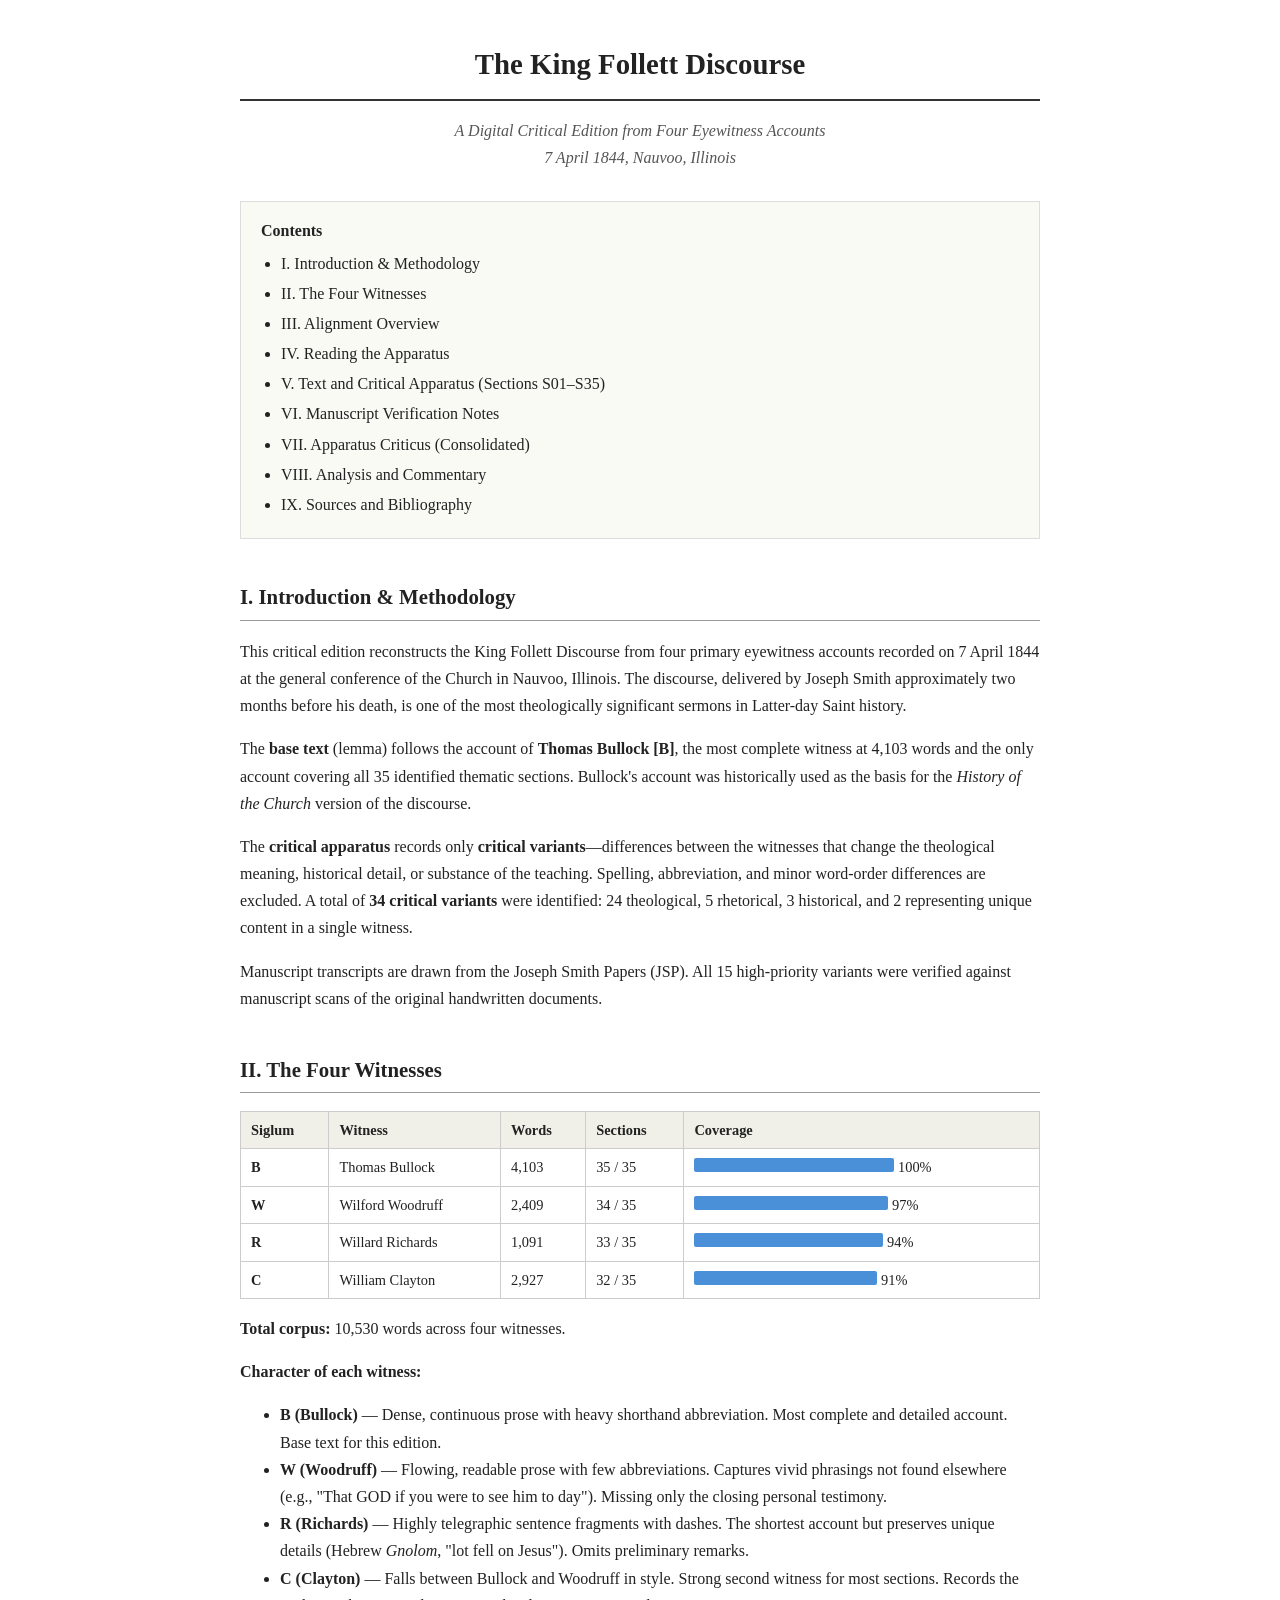
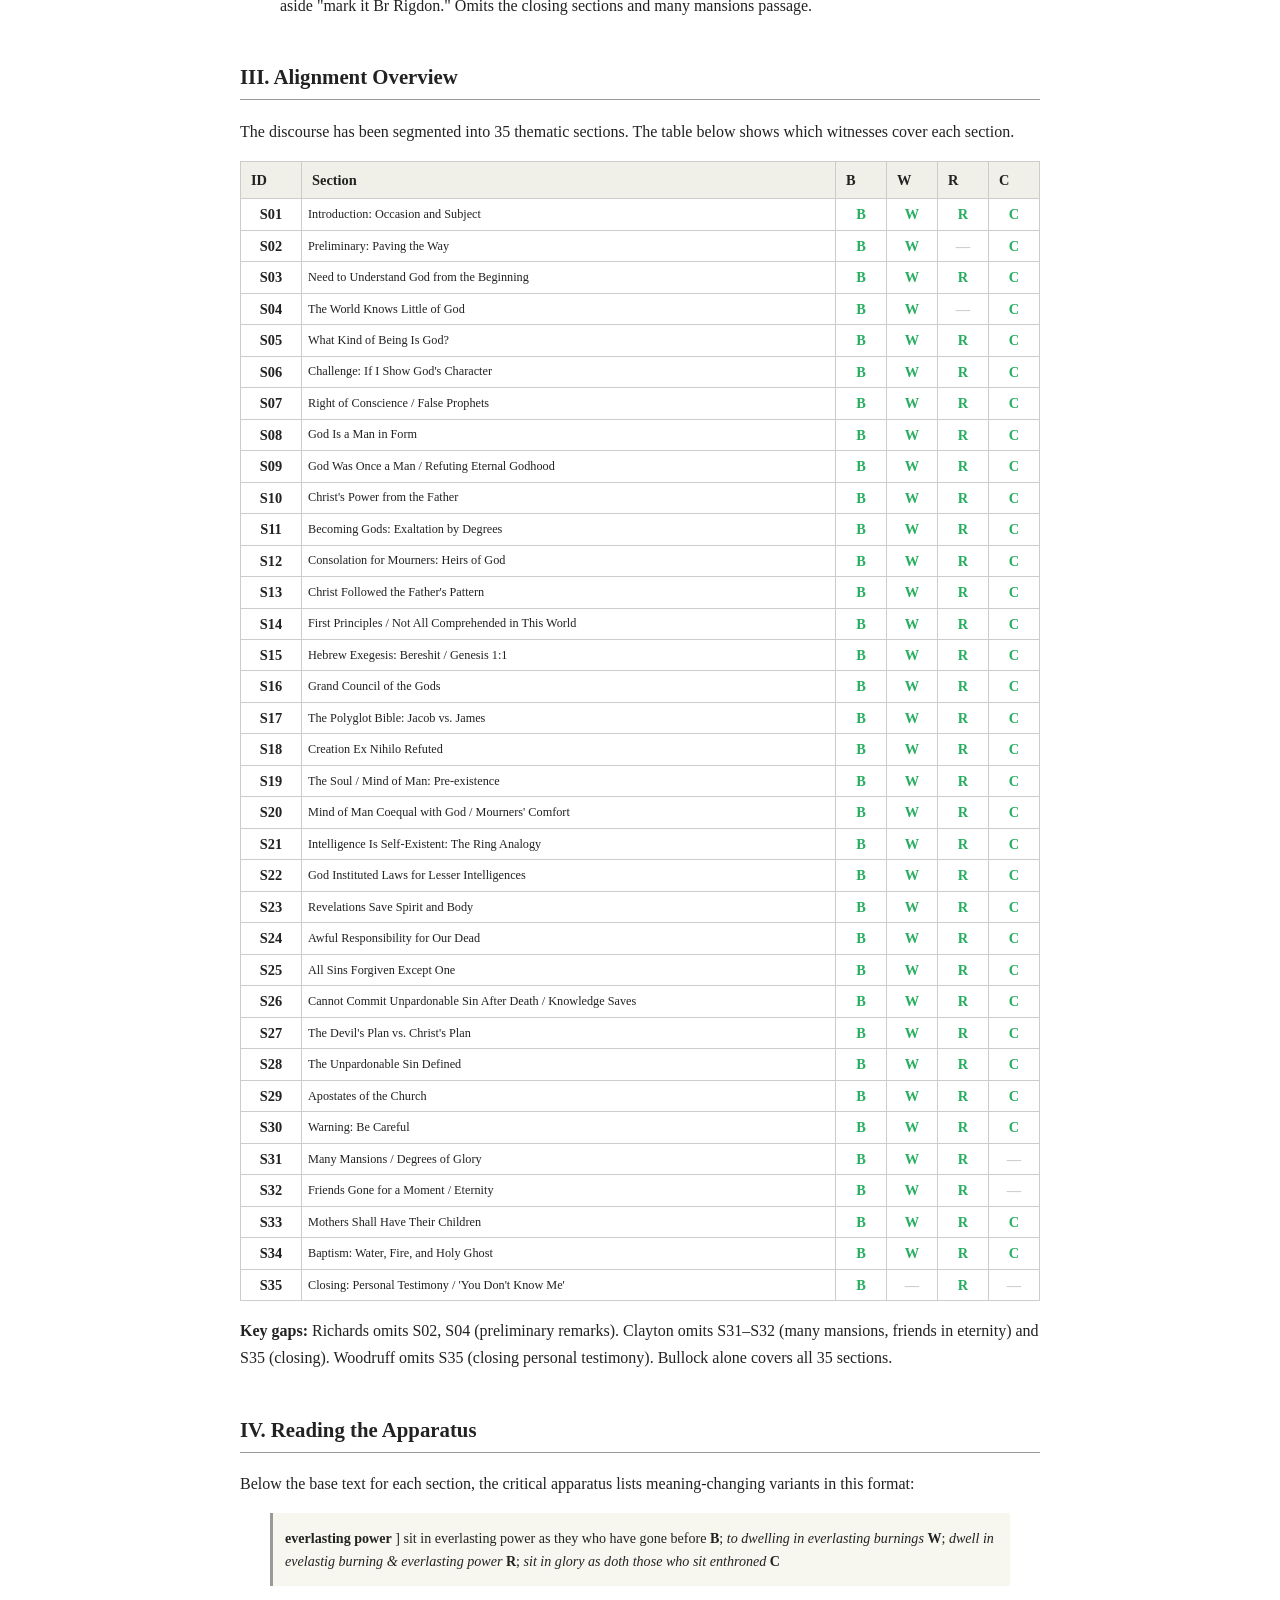
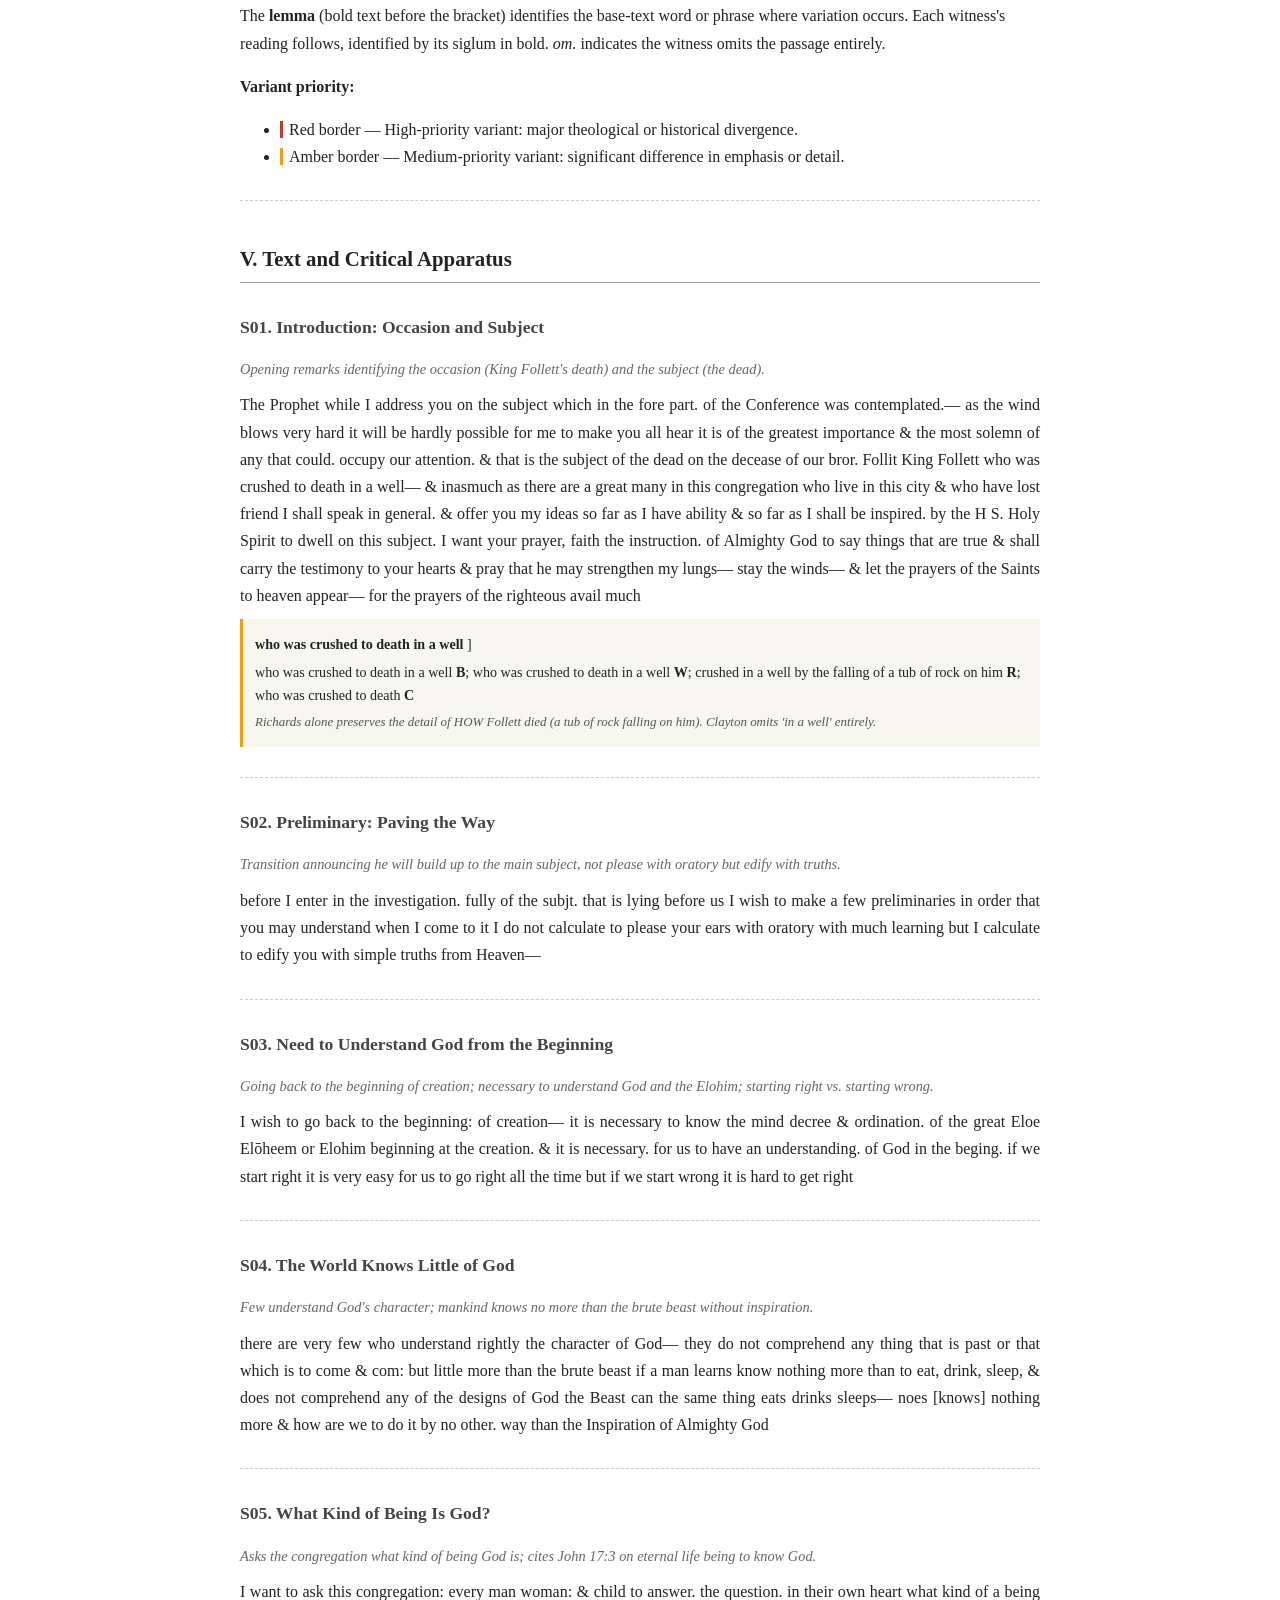
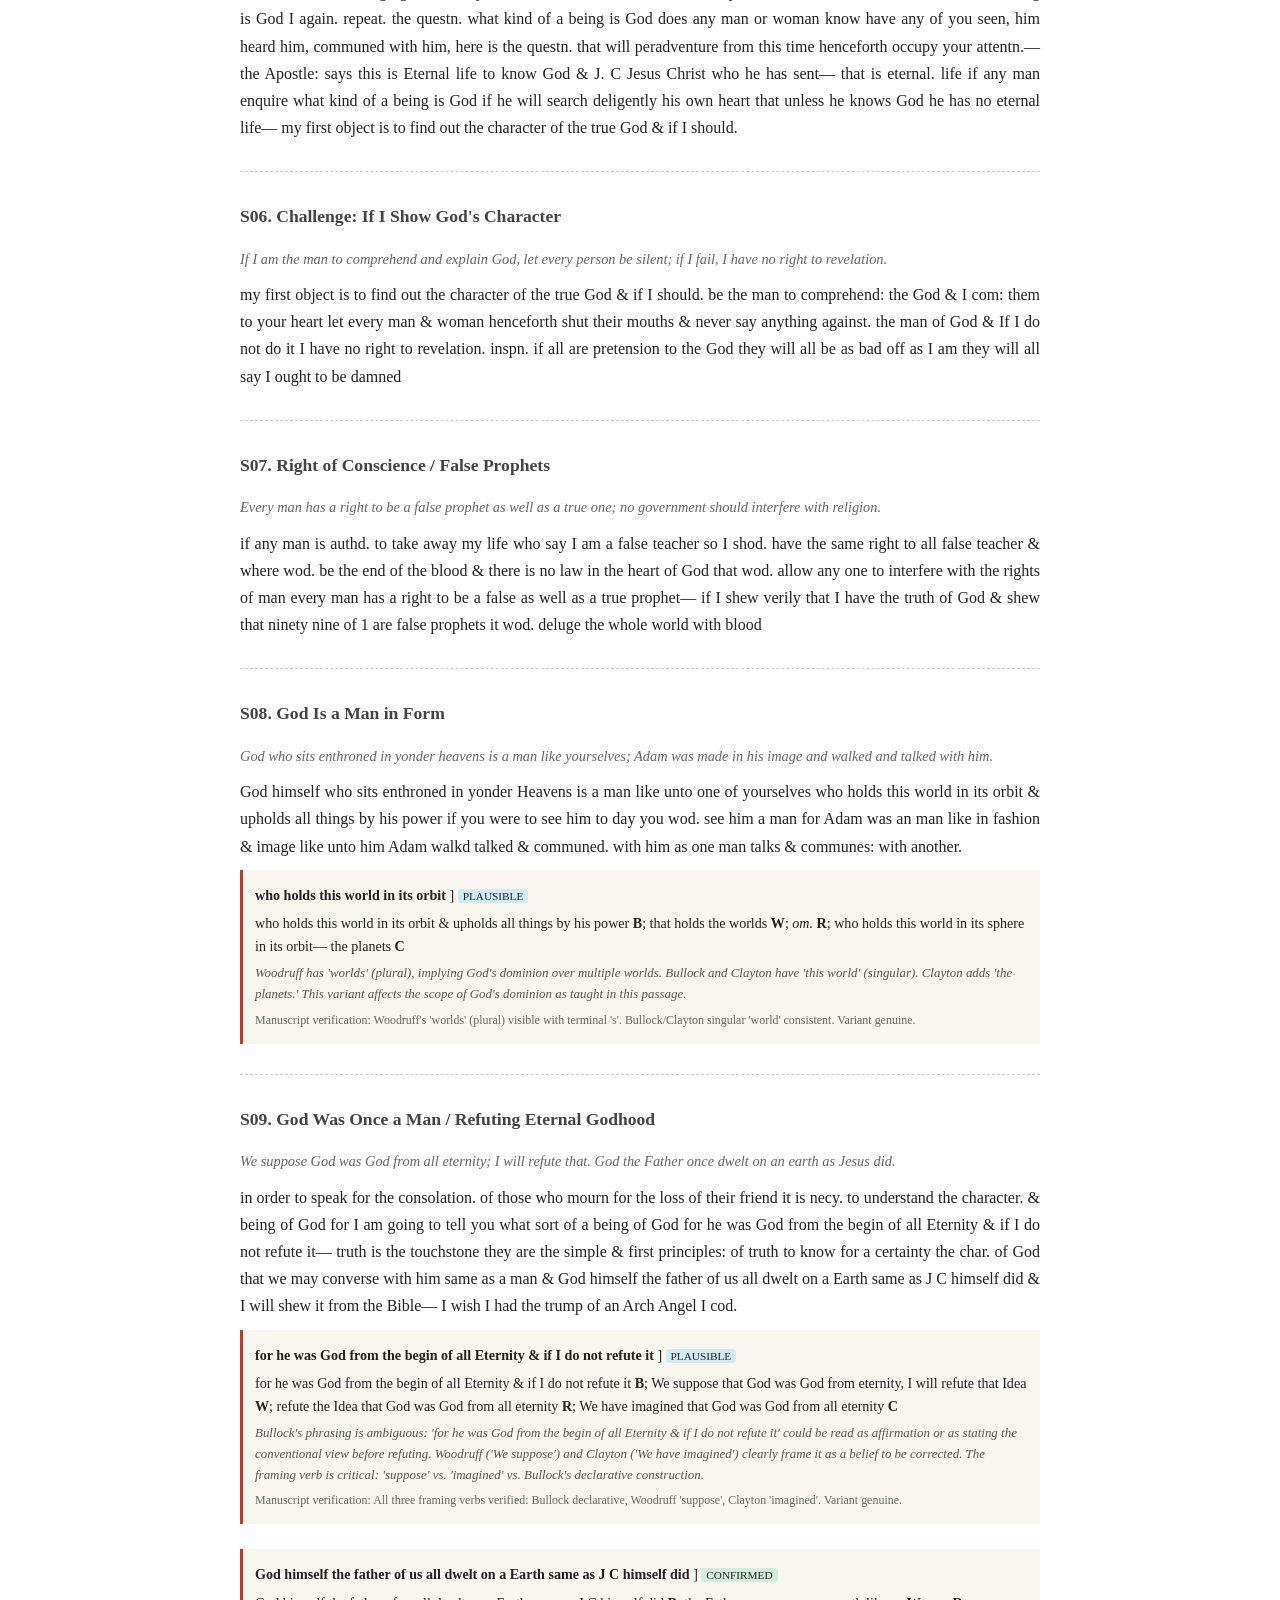
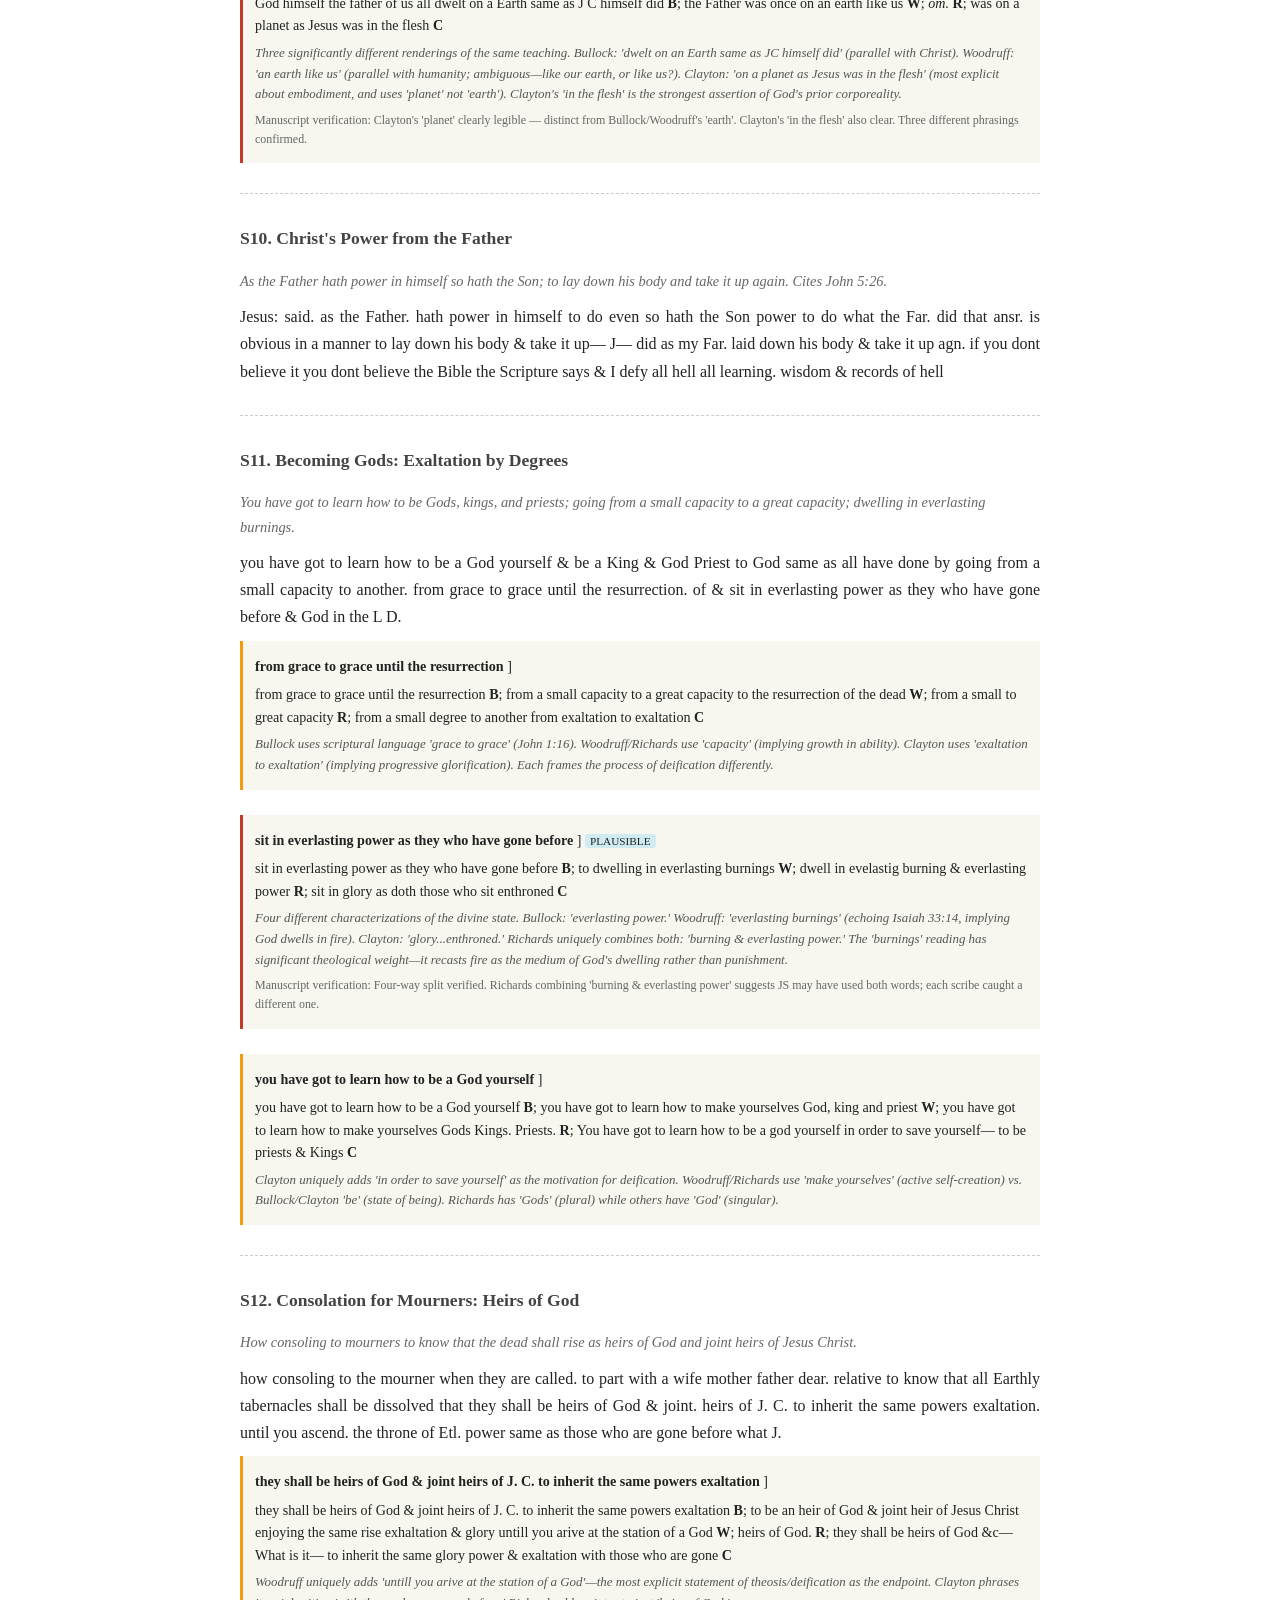
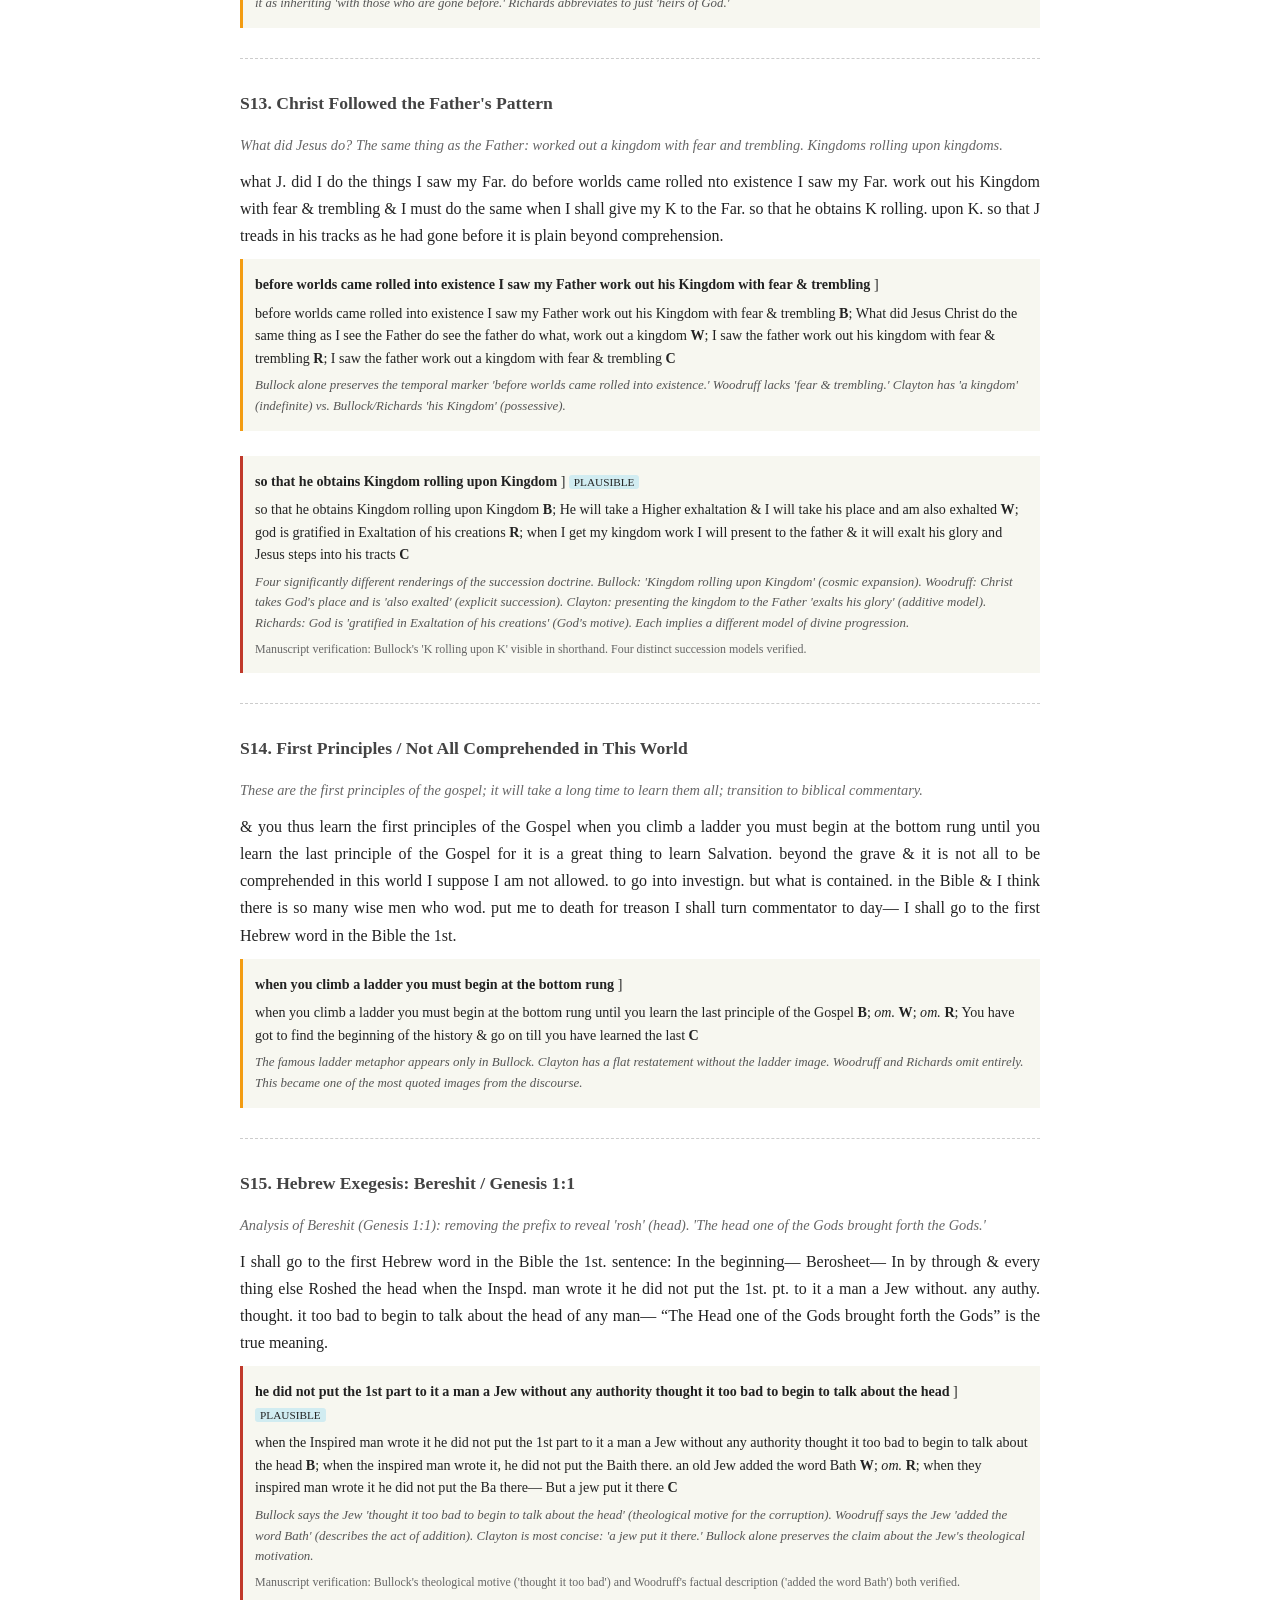
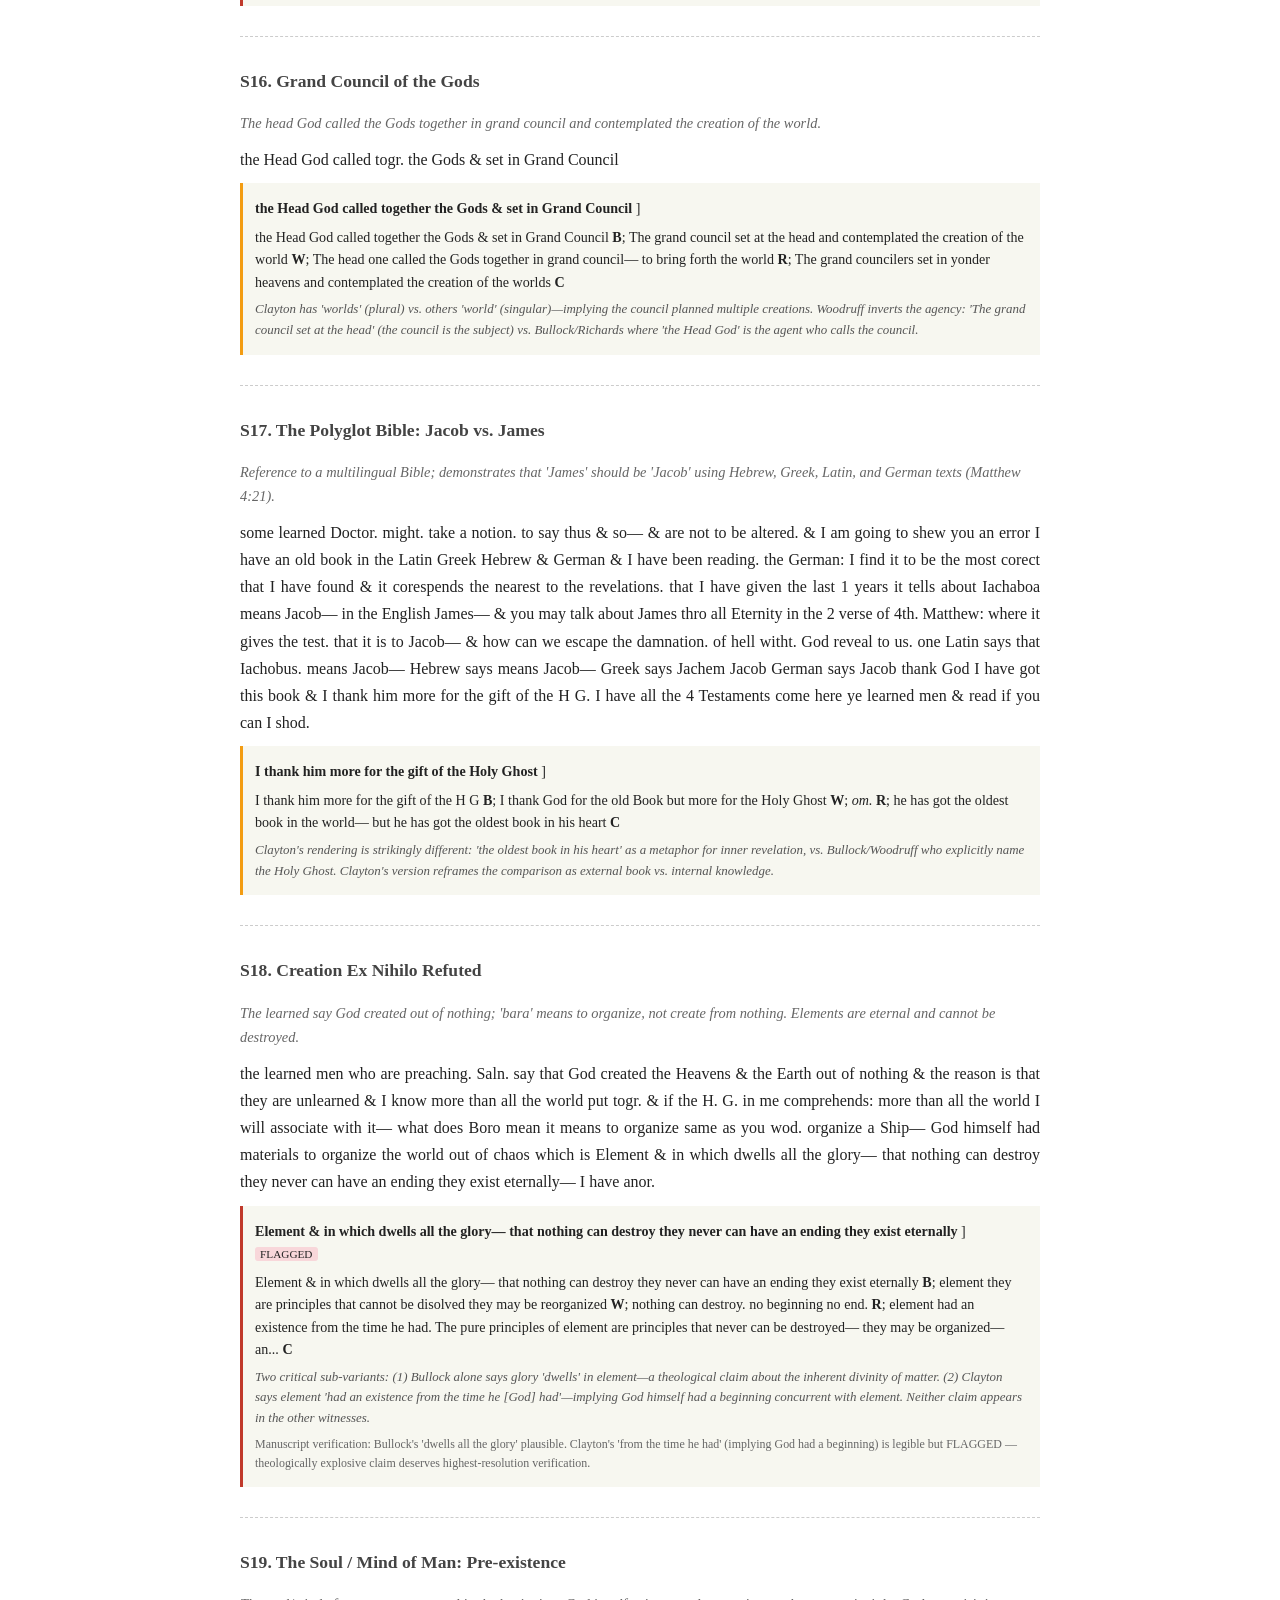
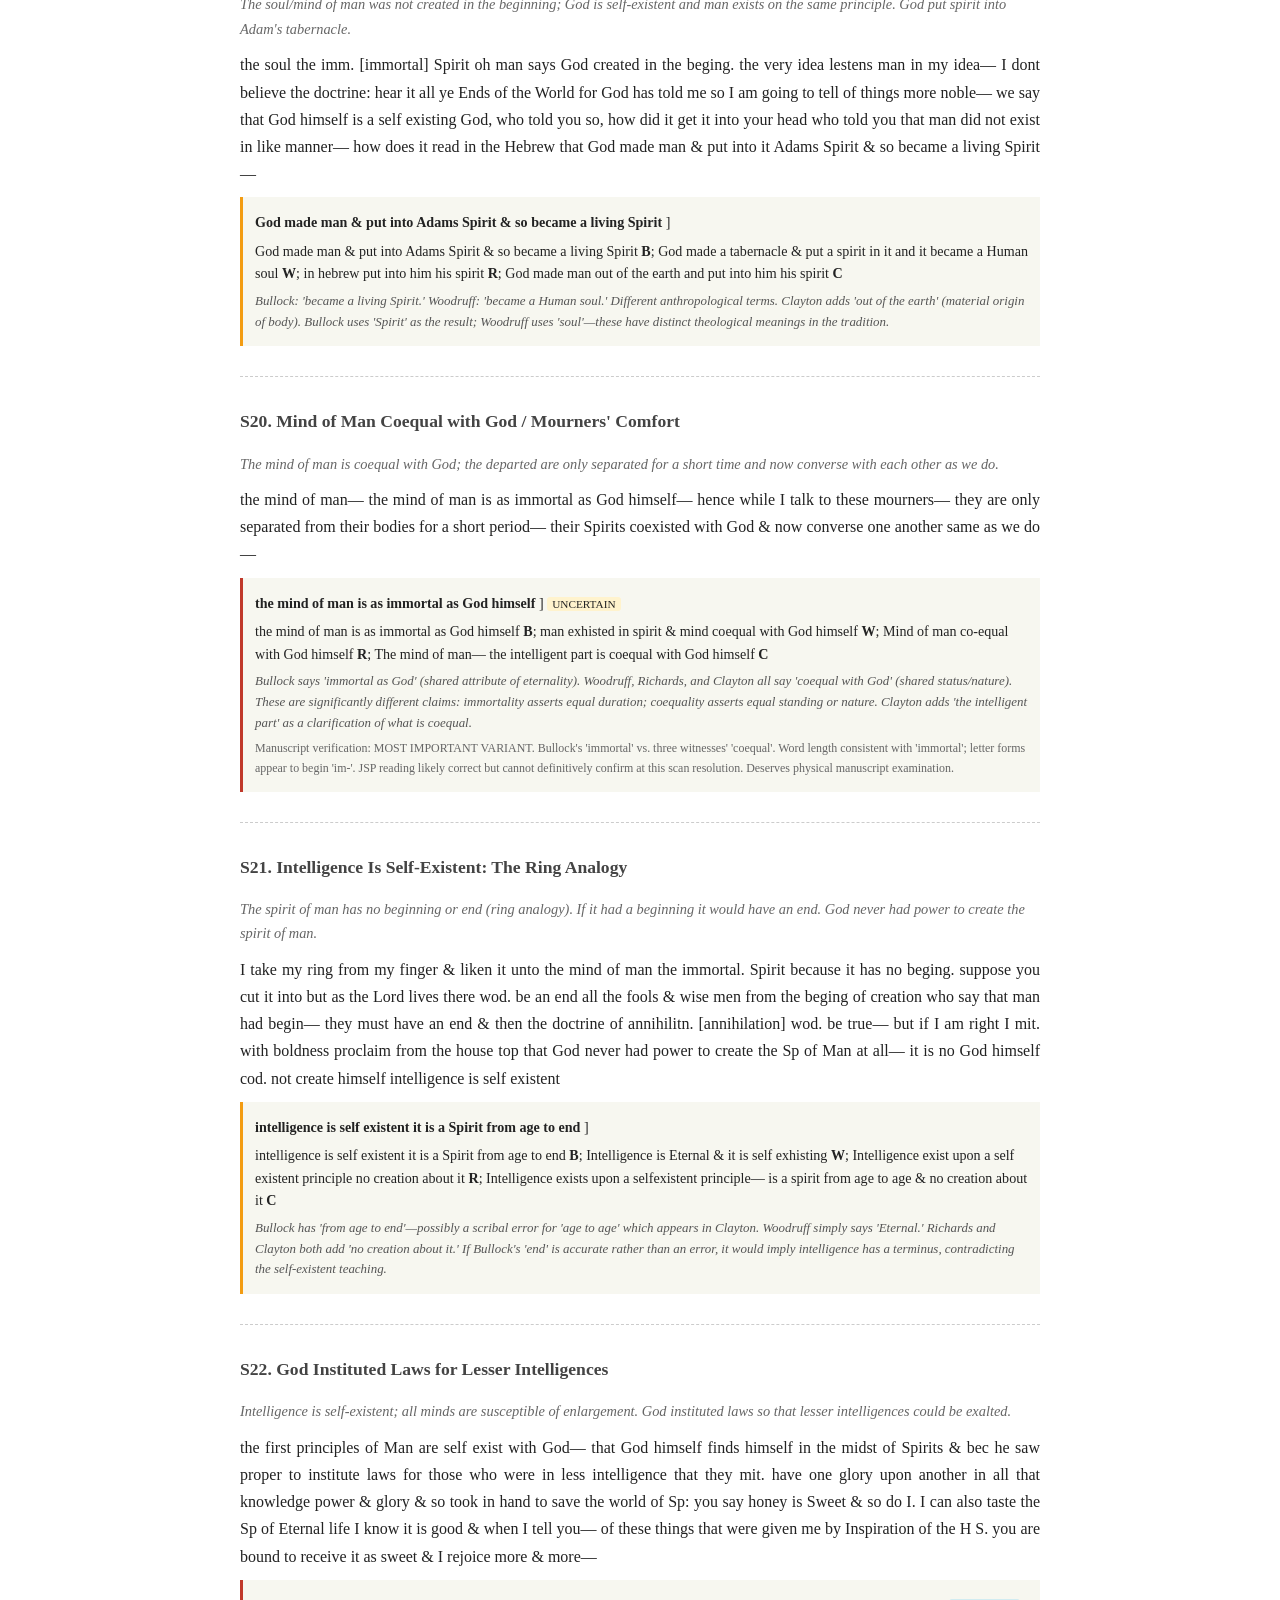
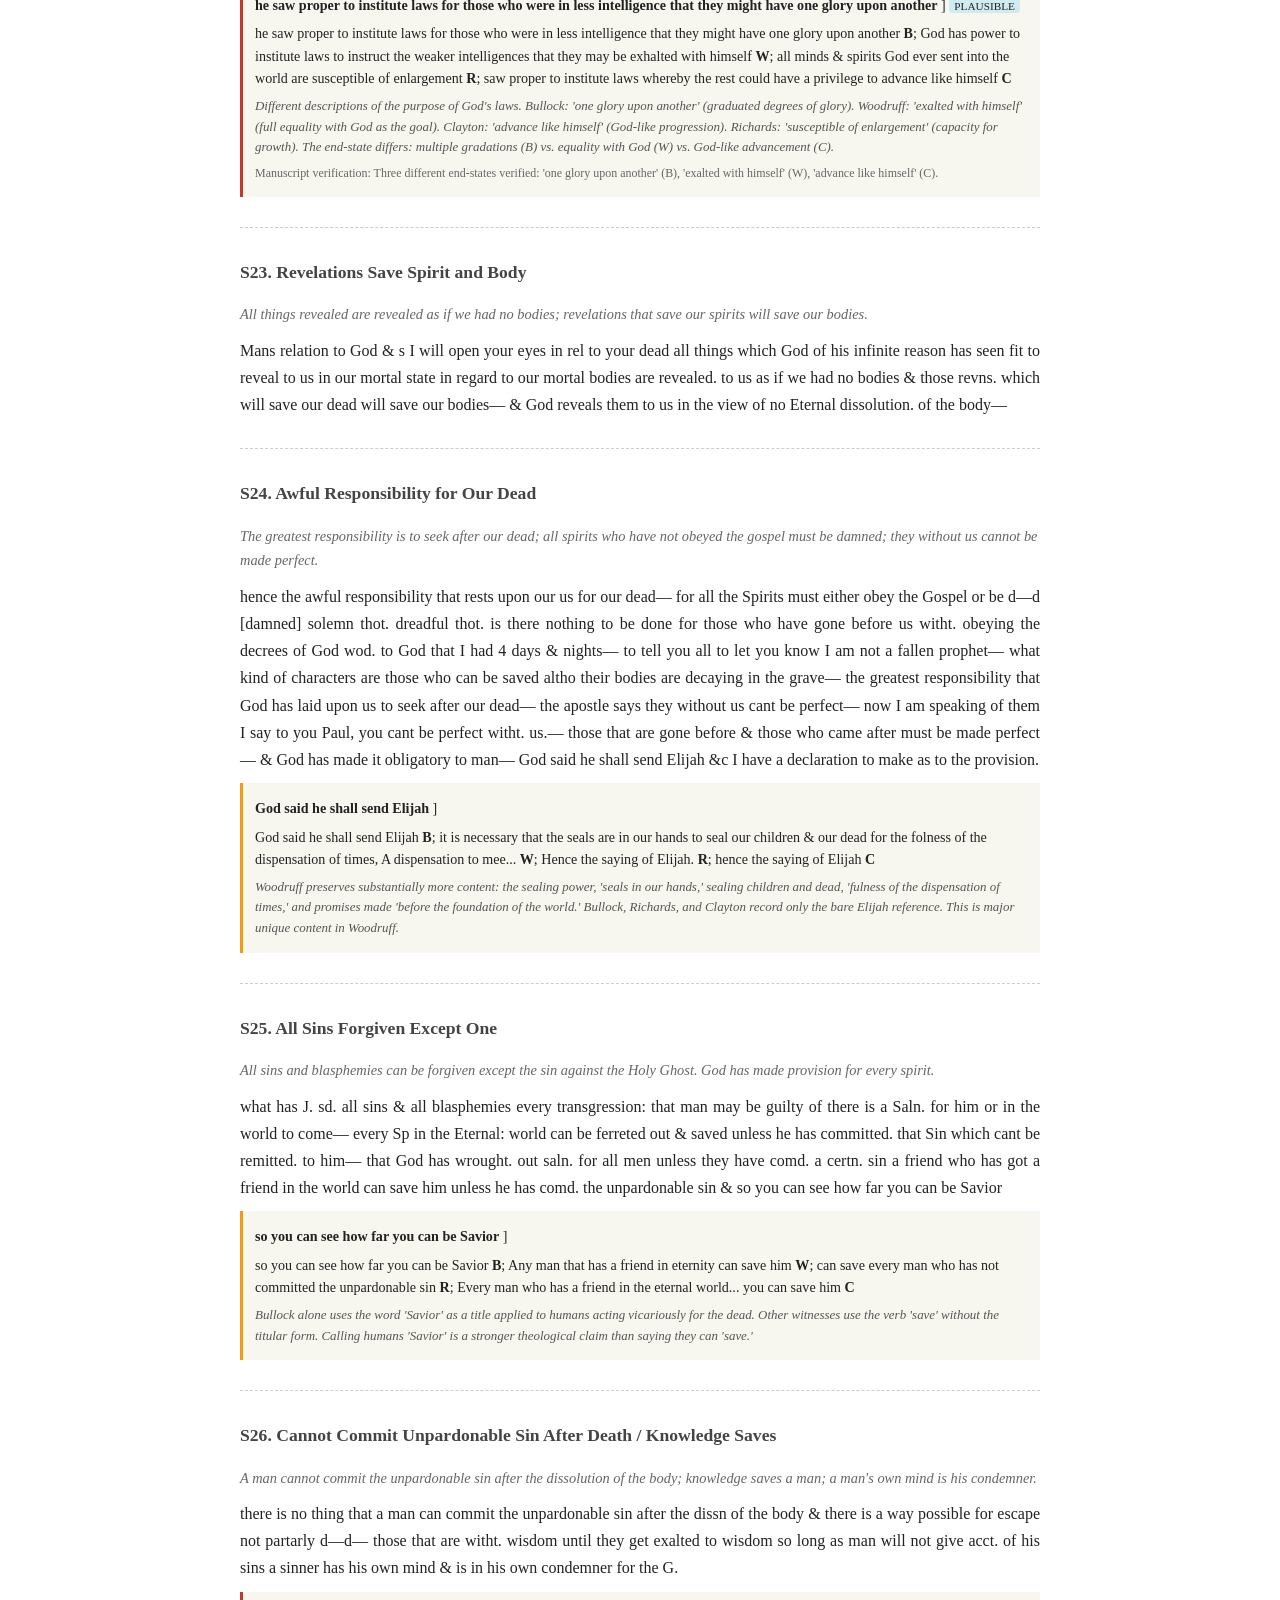
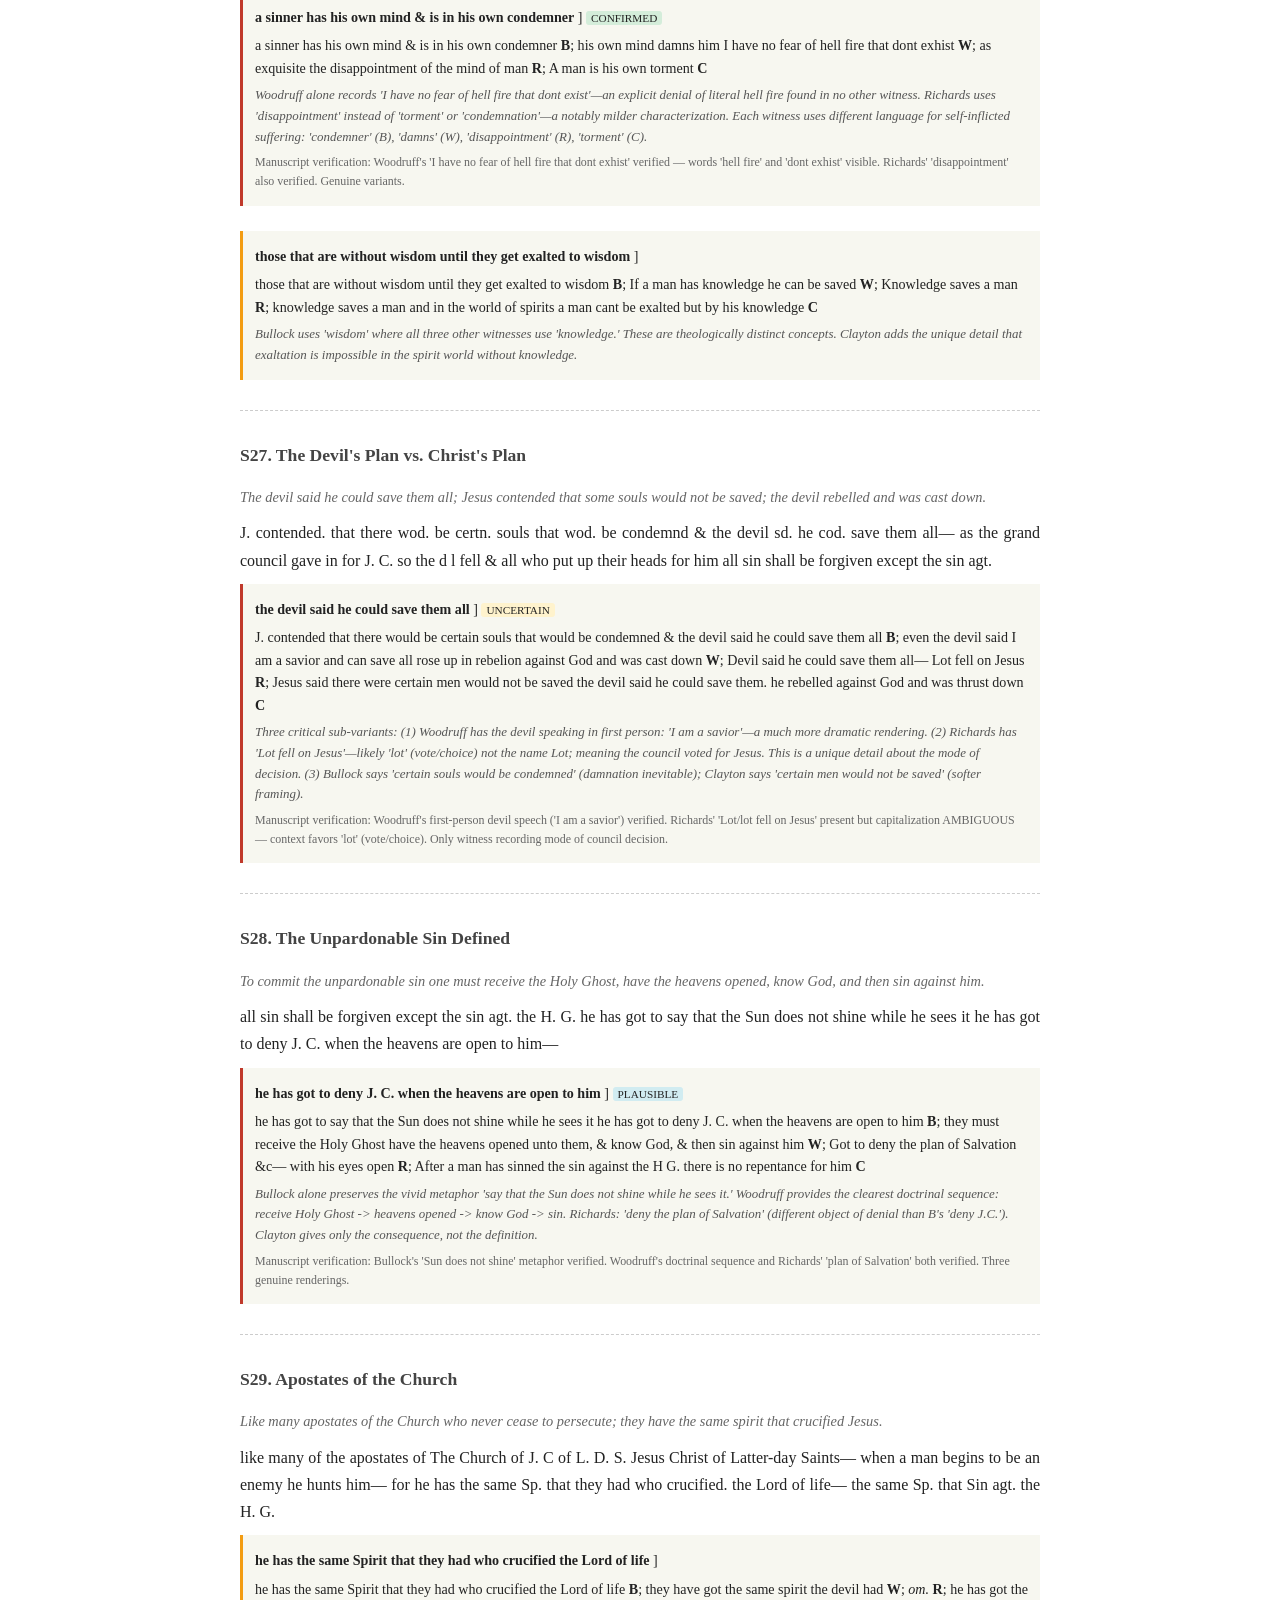
==== commit db0dfc1f: "apparatus criticus and analysis." ====
--- a/data/king-follett-critical-edition.html
+++ b/data/king-follett-critical-edition.html
@@ -142,6 +142,9 @@
 <li>IV. Reading the Apparatus</li>
 <li>V. Text and Critical Apparatus (Sections S01–S35)</li>
 <li>VI. Manuscript Verification Notes</li>
+<li>VII. Apparatus Criticus (Consolidated)</li>
+<li>VIII. Analysis and Commentary</li>
+<li>IX. Sources and Bibliography</li>
 </ul>
 </div>
 
@@ -683,6 +686,573 @@
 
 <hr class="section-divider">
 
+
+<h2>VII. Apparatus Criticus</h2>
+
+<p>The following consolidated apparatus lists all 34 critical variants identified across
+the four witnesses in sequential order. Each entry gives the variant number, the section
+in which it occurs, the lemma (base-text reading from Bullock), and the readings of all
+witnesses that diverge. Sigla: <b>B</b> = Bullock, <b>W</b> = Woodruff,
+<b>R</b> = Richards, <b>C</b> = Clayton. <i>om.</i> = witness omits the passage.
+Priority is marked as <b>H</b> (high) or <b>M</b> (medium).</p>
+
+<table style="font-size:0.82em;line-height:1.5;">
+<tr>
+  <th style="width:35px;">V#</th>
+  <th style="width:35px;">Sec.</th>
+  <th style="width:15px;">P</th>
+  <th>Lemma (B)</th>
+  <th>W</th>
+  <th>R</th>
+  <th>C</th>
+</tr>
+<tr>
+  <td>V001</td><td>S01</td><td>M</td>
+  <td>who was crushed to death in a well</td>
+  <td>who was crushed to death in a well</td>
+  <td>crushed in a well by the falling of a tub of rock on him</td>
+  <td>who was crushed to death</td>
+</tr>
+<tr>
+  <td>V002</td><td>S08</td><td>H</td>
+  <td>who holds this world in its orbit &amp; upholds all things by his power</td>
+  <td>that holds the worlds</td>
+  <td><i>om.</i></td>
+  <td>who holds this world in its sphere in its orbit&mdash; the planets</td>
+</tr>
+<tr>
+  <td>V003</td><td>S09</td><td>H</td>
+  <td>for he was God from the begin of all Eternity &amp; if I do not refute it</td>
+  <td>We suppose that God was God from eternity, I will refute that Idea</td>
+  <td>refute the Idea that God was God from all eternity</td>
+  <td>We have imagined that God was God from all eternity</td>
+</tr>
+<tr>
+  <td>V004</td><td>S09</td><td>H</td>
+  <td>God himself the father of us all dwelt on a Earth same as J C himself did</td>
+  <td>the Father was once on an earth like us</td>
+  <td><i>om.</i></td>
+  <td>was on a planet as Jesus was in the flesh</td>
+</tr>
+<tr>
+  <td>V005</td><td>S11</td><td>M</td>
+  <td>from grace to grace until the resurrection</td>
+  <td>from a small capacity to a great capacity to the resurrection of the dead</td>
+  <td>from a small to great capacity</td>
+  <td>from a small degree to another from exaltation to exaltation</td>
+</tr>
+<tr>
+  <td>V006</td><td>S11</td><td>H</td>
+  <td>sit in everlasting power as they who have gone before</td>
+  <td>to dwelling in everlasting burnings</td>
+  <td>dwell in evelastig burning &amp; everlasting power</td>
+  <td>sit in glory as doth those who sit enthroned</td>
+</tr>
+<tr>
+  <td>V007</td><td>S11</td><td>M</td>
+  <td>you have got to learn how to be a God yourself</td>
+  <td>you have got to learn how to make yourselves God, king and priest</td>
+  <td>you have got to learn how to make yourselves Gods Kings. Priests.</td>
+  <td>You have got to learn how to be a god yourself in order to save yourself&mdash; to be priests &amp; Kings</td>
+</tr>
+<tr>
+  <td>V008</td><td>S12</td><td>M</td>
+  <td>they shall be heirs of God &amp; joint heirs of J. C. to inherit the same powers exaltation</td>
+  <td>to be an heir of God &amp; joint heir of Jesus Christ &hellip; untill you arive at the station of a God</td>
+  <td>heirs of God.</td>
+  <td>they shall be heirs of God &amp;c&mdash; to inherit the same glory power &amp; exaltation with those who are gone</td>
+</tr>
+<tr>
+  <td>V009</td><td>S13</td><td>M</td>
+  <td>before worlds came rolled into existence I saw my Father work out his Kingdom with fear &amp; trembling</td>
+  <td>What did Jesus Christ do &hellip; work out a kingdom</td>
+  <td>I saw the father work out his kingdom with fear &amp; trembling</td>
+  <td>I saw the father work out a kingdom with fear &amp; trembling</td>
+</tr>
+<tr>
+  <td>V010</td><td>S13</td><td>H</td>
+  <td>so that he obtains Kingdom rolling upon Kingdom</td>
+  <td>He will take a Higher exhaltation &amp; I will take his place and am also exhalted</td>
+  <td>god is gratified in Exaltation of his creations</td>
+  <td>when I get my kingdom work I will present to the father &amp; it will exalt his glory and Jesus steps into his tracts</td>
+</tr>
+<tr>
+  <td>V011</td><td>S14</td><td>M</td>
+  <td>when you climb a ladder you must begin at the bottom rung</td>
+  <td><i>om.</i></td>
+  <td><i>om.</i></td>
+  <td>You have got to find the beginning of the history &amp; go on till you have learned the last</td>
+</tr>
+<tr>
+  <td>V012</td><td>S15</td><td>H</td>
+  <td>he did not put the 1st part to it a man a Jew without any authority thought it too bad to begin to talk about the head</td>
+  <td>he did not put the Baith there. an old Jew added the word Bath</td>
+  <td><i>om.</i></td>
+  <td>when they inspired man wrote it he did not put the Ba there&mdash; But a jew put it there</td>
+</tr>
+<tr>
+  <td>V013</td><td>S16</td><td>M</td>
+  <td>the Head God called together the Gods &amp; set in Grand Council</td>
+  <td>The grand council set at the head and contemplated the creation of the world</td>
+  <td>The head one called the Gods together in grand council&mdash; to bring forth the world</td>
+  <td>The grand councilers set in yonder heavens and contemplated the creation of the worlds</td>
+</tr>
+<tr>
+  <td>V014</td><td>S17</td><td>M</td>
+  <td>I thank him more for the gift of the H G</td>
+  <td>I thank God for the old Book but more for the Holy Ghost</td>
+  <td><i>om.</i></td>
+  <td>he has got the oldest book in the world&mdash; but he has got the oldest book in his heart</td>
+</tr>
+<tr>
+  <td>V015</td><td>S18</td><td>H</td>
+  <td>Element &amp; in which dwells all the glory&mdash; that nothing can destroy they never can have an ending they exist eternally</td>
+  <td>element they are principles that cannot be disolved they may be reorganized</td>
+  <td>nothing can destroy. no beginning no end.</td>
+  <td>element had an existence from the time he had. The pure principles of element are principles that never can be destroyed&mdash; they may be organized&hellip;</td>
+</tr>
+<tr>
+  <td>V016</td><td>S19</td><td>M</td>
+  <td>God made man &amp; put into Adams Spirit &amp; so became a living Spirit</td>
+  <td>God made a tabernacle &amp; put a spirit in it and it became a Human soul</td>
+  <td>in hebrew put into him his spirit</td>
+  <td>God made man out of the earth and put into him his spirit</td>
+</tr>
+<tr>
+  <td>V017</td><td>S20</td><td>H</td>
+  <td>the mind of man is as immortal as God himself</td>
+  <td>man exhisted in spirit &amp; mind coequal with God himself</td>
+  <td>Mind of man co-equal with God himself</td>
+  <td>The mind of man&mdash; the intelligent part is coequal with God himself</td>
+</tr>
+<tr>
+  <td>V018</td><td>S21</td><td>M</td>
+  <td>intelligence is self existent it is a Spirit from age to end</td>
+  <td>Intelligence is Eternal &amp; it is self exhisting</td>
+  <td>Intelligence exist upon a self existent principle no creation about it</td>
+  <td>Intelligence exists upon a selfexistent principle&mdash; is a spirit from age to age &amp; no creation about it</td>
+</tr>
+<tr>
+  <td>V019</td><td>S22</td><td>H</td>
+  <td>he saw proper to institute laws for those who were in less intelligence that they might have one glory upon another</td>
+  <td>God has power to institute laws to instruct the weaker intelligences that they may be exhalted with himself</td>
+  <td>all minds &amp; spirits God ever sent into the world are susceptible of enlargement</td>
+  <td>saw proper to institute laws whereby the rest could have a privilege to advance like himself</td>
+</tr>
+<tr>
+  <td>V020</td><td>S24</td><td>M</td>
+  <td>God said he shall send Elijah</td>
+  <td>it is necessary that the seals are in our hands to seal our children &amp; our dead for the folness of the dispensation of times&hellip;</td>
+  <td>Hence the saying of Elijah.</td>
+  <td>hence the saying of Elijah</td>
+</tr>
+<tr>
+  <td>V021</td><td>S25</td><td>M</td>
+  <td>so you can see how far you can be Savior</td>
+  <td>Any man that has a friend in eternity can save him</td>
+  <td>can save every man who has not committed the unpardonable sin</td>
+  <td>Every man who has a friend in the eternal world&hellip; you can save him</td>
+</tr>
+<tr>
+  <td>V022</td><td>S26</td><td>H</td>
+  <td>a sinner has his own mind &amp; is in his own condemner</td>
+  <td>his own mind damns him I have no fear of hell fire that dont exhist</td>
+  <td>as exquisite the disappointment of the mind of man</td>
+  <td>A man is his own torment</td>
+</tr>
+<tr>
+  <td>V023</td><td>S26</td><td>M</td>
+  <td>those that are without wisdom until they get exalted to wisdom</td>
+  <td>If a man has knowledge he can be saved</td>
+  <td>Knowledge saves a man</td>
+  <td>knowledge saves a man and in the world of spirits a man cant be exalted but by his knowledge</td>
+</tr>
+<tr>
+  <td>V024</td><td>S27</td><td>H</td>
+  <td>J. contended that there would be certain souls that would be condemned &amp; the devil said he could save them all</td>
+  <td>even the devil said I am a savior and can save all rose up in rebelion against God and was cast down</td>
+  <td>Devil said he could save them all&mdash; Lot fell on Jesus</td>
+  <td>Jesus said there were certain men would not be saved the devil said he could save them. he rebelled against God and was thrust down</td>
+</tr>
+<tr>
+  <td>V025</td><td>S28</td><td>H</td>
+  <td>he has got to say that the Sun does not shine while he sees it he has got to deny J. C. when the heavens are open to him</td>
+  <td>they must receive the Holy Ghost have the heavens opened unto them, &amp; know God, &amp; then sin against him</td>
+  <td>Got to deny the plan of Salvation &amp;c&mdash; with his eyes open</td>
+  <td>After a man has sinned the sin against the H G. there is no repentance for him</td>
+</tr>
+<tr>
+  <td>V026</td><td>S29</td><td>M</td>
+  <td>he has the same Spirit that they had who crucified the Lord of life</td>
+  <td>they have got the same spirit the devil had</td>
+  <td><i>om.</i></td>
+  <td>he has got the same spirit that crucified Jesus</td>
+</tr>
+<tr>
+  <td>V027</td><td>S30</td><td>M</td>
+  <td>when you find a Spirit wants bloodshed murder same is not of God but is of the devil</td>
+  <td>if a spirit of Bitterness is in you, dont be in haste</td>
+  <td>lest you be deceived. best men brings forth best works.</td>
+  <td>you may by and by find out that you have been deceived</td>
+</tr>
+<tr>
+  <td>V028</td><td>S31</td><td>M</td>
+  <td>while their murderers shall welter for years</td>
+  <td>while their murderers shall dwell in torment untill they pay the utmost farthing</td>
+  <td>worlds must wait myriads of years before they can receive the like blessings</td>
+  <td><i>om.</i></td>
+</tr>
+<tr>
+  <td>V029</td><td>S33</td><td>H</td>
+  <td>for their debt is paid there is no damnation awaits them for they are in the Spirits</td>
+  <td>as is it falls so it will rise, It will never grow</td>
+  <td>they shall have it without price. redemption is paid possessing all the intelligence of a god</td>
+  <td>He continued his discourse&mdash; &amp; told of parents receiving their children.</td>
+</tr>
+<tr>
+  <td>V030</td><td>S33</td><td>M</td>
+  <td>children dwell &amp; exercise power in the same form as they laid them down</td>
+  <td>Eternity is full of thrones upon which dwell thousands of Children reigning on thrones of glory not one cubit added to their stature</td>
+  <td>throne upon thrones. Dominion upon dominions just as you</td>
+  <td><i>om.</i></td>
+</tr>
+<tr>
+  <td>V031</td><td>S34</td><td>M</td>
+  <td>Alexander Campbell&mdash; how are you going to save them with water</td>
+  <td><i>om.</i></td>
+  <td><i>om.</i></td>
+  <td><i>om.</i></td>
+</tr>
+<tr>
+  <td>V032</td><td>S34</td><td>M</td>
+  <td>they shall die the 2nd death</td>
+  <td>any man who commits the unpardonable sin must dwell in hell worlds without end</td>
+  <td>those who commit the unpardonable sin are doomed to Gnolom without end</td>
+  <td><i>om.</i></td>
+</tr>
+<tr>
+  <td>V033</td><td>S34</td><td>H</td>
+  <td>some shall rise to the everlasting burning of God &amp; some shall rise to the damnation of their own filthiness&mdash; same as the lake of fire &amp; brimstone</td>
+  <td><i>om.</i></td>
+  <td>God dwells in everlasting burnings.</td>
+  <td><i>om.</i></td>
+</tr>
+<tr>
+  <td>V034</td><td>S35</td><td>H</td>
+  <td>you never knew my heart no man knows my history&mdash; I cannot do it I shall never undertake it</td>
+  <td><i>om.</i></td>
+  <td>You dont know me&mdash; you never will. I dont blame you for not believing my history had I not experienced it could not believe it myself</td>
+  <td><i>om.</i></td>
+</tr>
+</table>
+
+<p style="font-size:0.85em;color:#555;margin-top:8px;"><b>Summary:</b>
+34 critical variants: 15 high-priority (H), 19 medium-priority (M).
+Distribution by witness: B attests all 34 lemmata; W diverges in 28, omits 6;
+R diverges in 25, omits 9; C diverges in 26, omits 8. Four-way splits (each witness
+recording a distinct reading): V006, V010, V017, V022, V024. These represent
+passages where either Joseph Smith used multiple formulations or each scribe's
+individual comprehension most strongly shaped the record.</p>
+
+
+<hr class="section-divider">
+<h2>VIII. Analysis and Commentary</h2>
+
+<h3>A. Character and Reliability of the Witnesses</h3>
+
+<p>The four accounts differ not only in content but in kind. <b>Thomas Bullock [B]</b>,
+serving as the official conference clerk, wrote in dense shorthand prose with heavy
+abbreviation. His 4,103-word account is the longest by a wide margin and the only one
+to cover all 35 thematic sections. His is the most detailed record at nearly every point
+in the discourse, preserving vivid images (the ladder metaphor, the sun-denial metaphor,
+the dual meaning of &ldquo;burning&rdquo;) and specific references (Alexander Campbell by
+name) found nowhere else. His weaknesses are occasional ambiguity in construction
+(notably V003, where his declarative phrasing obscures the rhetorical intent) and the
+possible scribal error &ldquo;age to end&rdquo; for &ldquo;age to age&rdquo; (V018).</p>
+
+<p><b>Wilford Woodruff [W]</b> wrote in flowing, readable prose with few abbreviations.
+His 2,409-word account is the most literary of the four and captures uniquely vivid
+phrasings: &ldquo;That GOD if you were to see him to day that holds the worlds&rdquo; (S08);
+the devil speaking in first person, &ldquo;I am a savior and can save all&rdquo; (V024);
+the explicit denial of literal hell fire, &ldquo;I have no fear of hell fire that dont
+exhist&rdquo; (V022); and the visionary image of &ldquo;thousands of Children reigning on
+thrones of glory&rdquo; (V030). Woodruff also preserves substantially more detail on sealing
+theology (V020). His account omits only the closing personal testimony (S35).</p>
+
+<p><b>Willard Richards [R]</b> is the most telegraphic witness at 1,091 words, writing
+in clipped sentence fragments separated by dashes. Despite its brevity, Richards&rsquo;
+account preserves several details found nowhere else: the manner of Follett&rsquo;s death
+(&ldquo;by the falling of a tub of rock on him,&rdquo; V001); the Hebrew term <i>Gnolom</i>
+(<i>&lsquo;olam</i> = eternity, V032); the phrase &ldquo;Lot fell on Jesus&rdquo; recording
+the mode of the pre-mortal council&rsquo;s decision (V024); and the extraordinary claim
+that resurrected children possess &ldquo;all the intelligence of a god&rdquo; (V029).
+Richards&rsquo; habit of combining elements others record separately&mdash;as in
+&ldquo;everlasting burning &amp; everlasting power&rdquo; (V006)&mdash;may preserve the
+fullest version of certain phrases, suggesting that where other scribes caught one word,
+Richards caught two.</p>
+
+<p><b>William Clayton [C]</b> falls between Bullock and Woodruff in style and length
+(2,927 words). Clayton is the strongest second witness for most sections and records
+several unique theological formulations: &ldquo;in order to save yourself&rdquo; as the
+motive for deification (V007); &ldquo;on a planet as Jesus was in the flesh&rdquo;&mdash;the
+most explicit assertion of God&rsquo;s prior corporeality (V004); the aside &ldquo;mark it
+Br Rigdon&rdquo; (S10); &ldquo;the oldest book in his heart&rdquo; as a metaphor for inner
+revelation (V014); and the theologically charged claim that element &ldquo;had an existence
+from the time he had,&rdquo; implying God himself had a temporal beginning (V015). Clayton
+omits the closing sections (S31&ndash;S32, S35).</p>
+
+<h3>B. The Nature of God: Anthropomorphism and Divine History</h3>
+
+<p>The discourse&rsquo;s most radical theological claims cluster around the nature of God,
+and it is precisely here that the witnesses diverge most sharply. Three variants form a
+connected argument:</p>
+
+<p><b>V003</b> (the framing of &ldquo;God was God from all eternity&rdquo;) reveals how the
+conventional belief is being introduced before its refutation. Bullock&rsquo;s declarative
+construction is ambiguous: &ldquo;for he was God from the begin of all Eternity &amp; if
+I do not refute it.&rdquo; Woodruff (&ldquo;We suppose&rdquo;) and Clayton (&ldquo;We have
+imagined&rdquo;) frame it unmistakably as a belief to be overturned. The framing verb
+matters: <i>suppose</i> implies uncertainty; <i>imagined</i> implies error. The three
+witnesses may reflect three moments in a single rhetorical sequence&mdash;Joseph Smith
+may have used several verbs in building his argument, and each scribe caught a different
+one.</p>
+
+<p><b>V004</b> (God dwelling on an earth) is attested by three witnesses in three distinct
+phrasings. Bullock: &ldquo;dwelt on a Earth same as J C himself did&rdquo; (parallel with
+Christ). Woodruff: &ldquo;the Father was once on an earth like us&rdquo; (parallel with
+humanity&mdash;ambiguous as to whether &ldquo;like us&rdquo; modifies the earth or God).
+Clayton: &ldquo;on a planet as Jesus was in the flesh&rdquo;&mdash;the strongest assertion,
+using the cosmological term &ldquo;planet&rdquo; rather than &ldquo;earth&rdquo; and adding
+&ldquo;in the flesh&rdquo; as an explicit claim about embodiment. Richards omits the passage
+entirely. Clayton&rsquo;s &ldquo;planet&rdquo; has been confirmed in the manuscript as a
+deliberate word choice, not a misreading of &ldquo;earth.&rdquo;</p>
+
+<p><b>V002</b> (the scope of God&rsquo;s dominion) offers a further divergence: Woodruff&rsquo;s
+&ldquo;worlds&rdquo; (plural) versus Bullock&rsquo;s and Clayton&rsquo;s &ldquo;this world&rdquo;
+(singular). This seemingly minor difference carries theological weight: a God who &ldquo;holds
+the worlds&rdquo; implies dominion over multiple creations, while &ldquo;this world in its
+orbit&rdquo; is more limited.</p>
+
+<h3>C. Theosis: The Doctrine of Human Deification</h3>
+
+<p>The discourse&rsquo;s teaching on human deification is among the most fully documented
+doctrines in the text, yet the witnesses characterize the process and its endpoint
+differently at every stage.</p>
+
+<p>On <b>the process</b> (V005): Bullock uses the scriptural phrase &ldquo;grace to grace&rdquo;
+(cf. John 1:16); Woodruff and Richards use &ldquo;capacity&rdquo; (implying growth in
+ability); Clayton uses &ldquo;exaltation to exaltation&rdquo; (implying progressive
+glorification). Each frames deification through a different metaphor: gift (grace), growth
+(capacity), or status (exaltation).</p>
+
+<p>On <b>the divine state</b> (V006): This four-way split is one of the most significant
+in the entire corpus. Bullock: &ldquo;everlasting power.&rdquo; Woodruff: &ldquo;everlasting
+burnings&rdquo; (echoing Isaiah 33:14, recasting fire as the medium of God&rsquo;s dwelling
+rather than punishment). Clayton: &ldquo;glory&hellip;enthroned.&rdquo; Richards uniquely
+combines both: &ldquo;burning &amp; everlasting power.&rdquo; Richards&rsquo; combination
+may preserve the most complete version of what was actually said, with other scribes
+each capturing only part of the phrase.</p>
+
+<p>On <b>the endpoint</b> (V019): Bullock describes graduated degrees of glory (&ldquo;one
+glory upon another&rdquo;). Woodruff posits full equality with God (&ldquo;exalted with
+himself&rdquo;). Clayton describes God-like advancement (&ldquo;advance like himself&rdquo;).
+These imply genuinely different models: a tiered hierarchy, a flat equality, and an
+ongoing trajectory.</p>
+
+<h3>D. The Pre-Mortal Council and Divine Succession</h3>
+
+<p>The four renderings of the succession doctrine in <b>V010</b> constitute one of the
+most theologically complex variant clusters in the edition. Bullock describes cosmic
+expansion: &ldquo;Kingdom rolling upon Kingdom.&rdquo; Woodruff describes explicit succession:
+Christ takes the Father&rsquo;s place and &ldquo;is also exalted.&rdquo; Clayton describes
+an additive model: presenting the kingdom to the Father &ldquo;will exalt his glory.&rdquo;
+Richards records God&rsquo;s motive: &ldquo;gratified in Exaltation of his creations.&rdquo;
+Each implies a different cosmological model, and together they suggest Joseph Smith was
+articulating a complex, multi-faceted idea that no single scribe fully captured.</p>
+
+<p>The pre-mortal council scene (<b>V024</b>) is similarly rich. Woodruff&rsquo;s first-person
+devil speech (&ldquo;I am a savior and can save all&rdquo;) is far more dramatic than the
+third-person reports in the other witnesses. Richards alone records &ldquo;Lot fell on
+Jesus&rdquo;&mdash;if &ldquo;lot&rdquo; (lowercase) is correct, this is the only witness to
+document the <i>mode</i> of the council&rsquo;s decision: a vote or casting of lots. The
+capitalization remains ambiguous in the manuscript.</p>
+
+<h3>E. Creation, Element, and the Eternity of Matter</h3>
+
+<p>Joseph Smith&rsquo;s refutation of <i>creatio ex nihilo</i> is consistently attested
+across all four witnesses, but the theological implications diverge at <b>V015</b>.
+Bullock alone claims that &ldquo;glory&rdquo; dwells <i>in</i> element&mdash;a statement
+about the inherent divinity of matter. Clayton alone records that element &ldquo;had an
+existence from the time he had,&rdquo; where &ldquo;he&rdquo; refers to God&mdash;implying
+that God and matter are co-temporal and that God himself had a beginning. Neither claim
+appears in any other witness. If Clayton&rsquo;s reading is accurate, it is among the most
+theologically radical statements in the entire discourse.</p>
+
+<h3>F. The Single Most Important Variant: &ldquo;Immortal&rdquo; vs. &ldquo;Coequal&rdquo;</h3>
+
+<p><b>V017</b> stands apart as the variant with the greatest theological consequence.
+Bullock reads &ldquo;the mind of man is as <i>immortal</i> as God himself.&rdquo; Woodruff,
+Richards, and Clayton all read &ldquo;<i>coequal</i> with God himself.&rdquo; These are
+genuinely different claims. <i>Immortality</i> asserts equal duration: the mind of man,
+like God, has no end. <i>Coequality</i> asserts equal nature or standing: the mind of
+man shares God&rsquo;s ontological status. The 3-to-1 split could mean Bullock misheard
+or paraphrased, or it could mean Joseph Smith used both words and Bullock caught one that
+the others missed. The JSP transcription reads &ldquo;immortal,&rdquo; and the letter forms
+in the manuscript are consistent with this reading, but at available scan resolution
+the word cannot be definitively confirmed. This variant deserves examination of the
+physical manuscript.</p>
+
+<h3>G. Soteriology: Salvation, the Unpardonable Sin, and the Nature of Punishment</h3>
+
+<p>The discourse&rsquo;s treatment of salvation and damnation produces some of the most
+striking divergences. At <b>V022</b>, four different terms describe self-inflicted
+suffering: &ldquo;condemner&rdquo; (B), &ldquo;damns&rdquo; (W), &ldquo;disappointment&rdquo;
+(R), &ldquo;torment&rdquo; (C). Woodruff alone preserves the explicit denial of literal
+hell fire: &ldquo;I have no fear of hell fire that dont exhist.&rdquo; Richards&rsquo;
+use of &ldquo;disappointment&rdquo; is notably milder than any other witness&rsquo;s
+characterization.</p>
+
+<p>At <b>V033</b>, Bullock alone preserves a sophisticated dual use of &ldquo;burning&rdquo;:
+the righteous rise to &ldquo;the everlasting burning of God&rdquo; (fire as divine glory),
+while the wicked rise to &ldquo;the damnation of their own filthiness&rdquo; (fire as
+punishment). This reinterpretation of &ldquo;everlasting burning&rdquo; as a positive divine
+attribute rather than a threat of punishment is a major theological move, and it appears
+only in the fullest witness.</p>
+
+<h3>H. Methodological Observations</h3>
+
+<p>Several patterns emerge from the collation that bear on how the discourse should be read:</p>
+
+<ol>
+<li><b>No single witness is consistently superior.</b> Bullock is the most complete but
+not always the most clear (V003). Woodruff captures the most vivid phrasings but
+occasionally omits key details. Richards is the most abbreviated but preserves unique
+specifics. Clayton records theological formulations found nowhere else.</li>
+
+<li><b>Four-way splits likely indicate conceptual density.</b> When all four witnesses
+record substantially different versions of the same passage (V006, V010, V017, V022,
+V024), this likely indicates that Joseph Smith was articulating a complex or novel idea
+that each scribe processed through his own theological vocabulary.</li>
+
+<li><b>Richards&rsquo;s combinations may preserve the fullest text.</b> In at least two
+cases (V006, V018), Richards records a phrase that appears to combine elements found
+separately in other witnesses, suggesting that where other scribes simplified, Richards
+captured more of the original utterance.</li>
+
+<li><b>Unique content in a single witness is not necessarily suspect.</b> Many unique
+readings (Woodruff&rsquo;s hell-fire denial, Richards&rsquo;s &ldquo;Lot fell on Jesus,&rdquo;
+Clayton&rsquo;s &ldquo;planet,&rdquo; Bullock&rsquo;s Campbell reference) have been verified
+against the manuscripts. Absence from other witnesses more likely reflects the limits
+of real-time transcription than the presence of interpolation.</li>
+
+<li><b>Theological vocabulary varies more than theological substance.</b> In most cases
+the four witnesses agree on the <i>doctrine</i> being taught while diverging on the
+<i>language</i> used to express it. The exceptions&mdash;V015 (element co-temporal with
+God), V017 (immortal vs. coequal), V029 (children possessing divine intelligence)&mdash;are
+the genuinely contested readings where the choice of word changes the meaning.</li>
+</ol>
+
+
+<hr class="section-divider">
+<h2>IX. Sources and Bibliography</h2>
+
+<h3>Primary Sources</h3>
+
+<p>The four eyewitness transcripts used in this edition are published in the Joseph Smith
+Papers and are available online at <b>josephsmithpapers.org</b>:</p>
+
+<ul>
+<li><b>[B]</b> &ldquo;Discourse, 7 April 1844, as Reported by Thomas Bullock.&rdquo;
+<i>The Joseph Smith Papers.</i></li>
+<li><b>[W]</b> &ldquo;Discourse, 7 April 1844, as Reported by Wilford Woodruff.&rdquo;
+<i>The Joseph Smith Papers.</i></li>
+<li><b>[R]</b> &ldquo;Discourse, 7 April 1844, as Reported by Willard Richards.&rdquo;
+<i>The Joseph Smith Papers.</i></li>
+<li><b>[C]</b> &ldquo;Discourse, 7 April 1844, as Reported by William Clayton.&rdquo;
+<i>The Joseph Smith Papers.</i></li>
+</ul>
+
+<p>The composite <i>Times and Seasons</i> version (August 1844) and the <i>History of the
+Church</i> version (based primarily on Bullock) are secondary reconstructions and were
+not used as witnesses in this edition, though they are occasionally referenced in the
+JSP footnote apparatus for comparison.</p>
+
+<h3>Critical Editions and Compilations</h3>
+
+<ul>
+<li>Larson, Stan. &ldquo;The King Follett Discourse: A Newly Amalgamated Text.&rdquo;
+<i>BYU Studies</i> 18, no. 2 (1978): 193&ndash;208. [The first modern critical
+reconstruction from multiple witnesses.]</li>
+<li>Van Hale. &ldquo;The Doctrinal Impact of the King Follett Discourse.&rdquo; <i>BYU
+Studies</i> 18, no. 2 (1978): 209&ndash;225.</li>
+<li>Cannon, Donald Q., and Larry E. Dahl. <i>The Prophet Joseph Smith&rsquo;s King Follett
+Discourse: A Six-Column Comparison of Original Notes and Amalgamations.</i> Provo, UT:
+Religious Studies Center, Brigham Young University, 1983. [Six-column parallel comparison;
+the most comprehensive print collation prior to this edition.]</li>
+<li>Ehat, Andrew F., and Lyndon W. Cook, eds. <i>The Words of Joseph Smith: The
+Contemporary Accounts of the Nauvoo Discourses of the Prophet Joseph.</i> Provo, UT:
+Religious Studies Center, Brigham Young University, 1980. [Standard scholarly compilation
+of all known JS discourse reports.]</li>
+</ul>
+
+<h3>Theological and Historical Studies</h3>
+
+<ul>
+<li>Givens, Terryl L. <i>Wrestling the Angel: The Foundations of Mormon Thought: Cosmos,
+God, Humanity.</i> New York: Oxford University Press, 2015. [On creation ex nihilo, the
+eternality of matter, and the King Follett cosmology.]</li>
+<li>Paulsen, David L. &ldquo;The Doctrine of Divine Embodiment: Restoration, Judeo-Christian,
+and Philosophical Perspectives.&rdquo; <i>BYU Studies</i> 35, no. 4 (1995&ndash;96):
+7&ndash;94.</li>
+<li>Ostler, Blake T. &ldquo;The Idea of Pre-existence in the Development of Mormon Thought.&rdquo;
+<i>Dialogue: A Journal of Mormon Thought</i> 15, no. 1 (1982): 59&ndash;78.</li>
+<li>Hale, Van. &ldquo;The Origin of the Human Spirit in Early Mormon Thought.&rdquo;
+<i>Sunstone</i> 13 (June 1989): 31&ndash;34.</li>
+</ul>
+
+<h3>Hebrew and Linguistic Background</h3>
+
+<ul>
+<li>Grey, Matthew J. &ldquo;&lsquo;The Word of the Lord in the Original&rsquo;: Joseph
+Smith&rsquo;s Study of Hebrew in Kirtland.&rdquo; In <i>Approaching Antiquity: Joseph Smith
+and the Ancient World</i>, edited by Lincoln H. Blumell, Matthew J. Grey, and Andrew H.
+Hedges, 249&ndash;302. Provo, UT: Religious Studies Center, Brigham Young University;
+Salt Lake City: Deseret Book, 2015. [Essential for understanding JS&rsquo;s Hebrew
+exegesis in S15&ndash;S16.]</li>
+<li>Seixas, Joshua. <i>Manual Hebrew Grammar for the Use of Beginners.</i> 2nd ed.
+Andover, MA: Gould and Newman, 1834. [The grammar JS studied under Seixas in Kirtland,
+1836.]</li>
+<li>Gibbs, Josiah W. <i>A Manual Hebrew and English Lexicon.</i> 2nd ed. New Haven, CT:
+Hezekiah Howe, 1832. [Referenced in the JSP footnotes for <i>bara</i> and
+<i>&rsquo;olam</i>.]</li>
+</ul>
+
+<h3>Biographical and Contextual</h3>
+
+<ul>
+<li>Benson, RoseAnn. <i>Alexander Campbell and Joseph Smith: Nineteenth-Century
+Restorationists.</i> Provo, UT: Brigham Young University Press; Abilene, TX: Abilene
+Christian University Press, 2017. [For the Campbell reference in S34.]</li>
+<li>Hayden, Amos Sutton. <i>Early History of the Disciples in the Western Reserve.</i>
+Cincinnati: Chase and Hall, 1875.</li>
+<li>Pinnock, Clark H. &ldquo;Annihilationism.&rdquo; In <i>The Oxford Handbook of
+Eschatology</i>, edited by Jerry L. Walls, 462&ndash;475. New York: Oxford University
+Press, 2008. [For the annihilationism reference in S21.]</li>
+</ul>
+
+<h3>Reference Bibles</h3>
+
+<ul>
+<li>Hahn, August. <i>Biblia Hebraica.</i> New York: Carl Tauchnitz, 1834.</li>
+<li>Hutter, Elias, ed. <i>Novum Testamentum, Harmonicum, Ebraice, Graece, Latine, &amp;
+Germanice.</i> Nuremberg, 1602. [The polyglot Bible JS likely referenced in S17.]</li>
+<li>Stuart, Moses. <i>Grammar of the Hebrew Language.</i> 4th ed. Andover, MA: Flagg and
+Gould, 1831.</li>
+</ul>
+
+
+<hr class="section-divider">
+
 <p style="text-align:center;color:#888;font-size:0.85em;margin-top:40px;">
 King Follett Discourse: Digital Critical Edition<br>
 Base text: Thomas Bullock [B] &middot; Witnesses: Woodruff [W], Richards [R], Clayton [C]<br>
